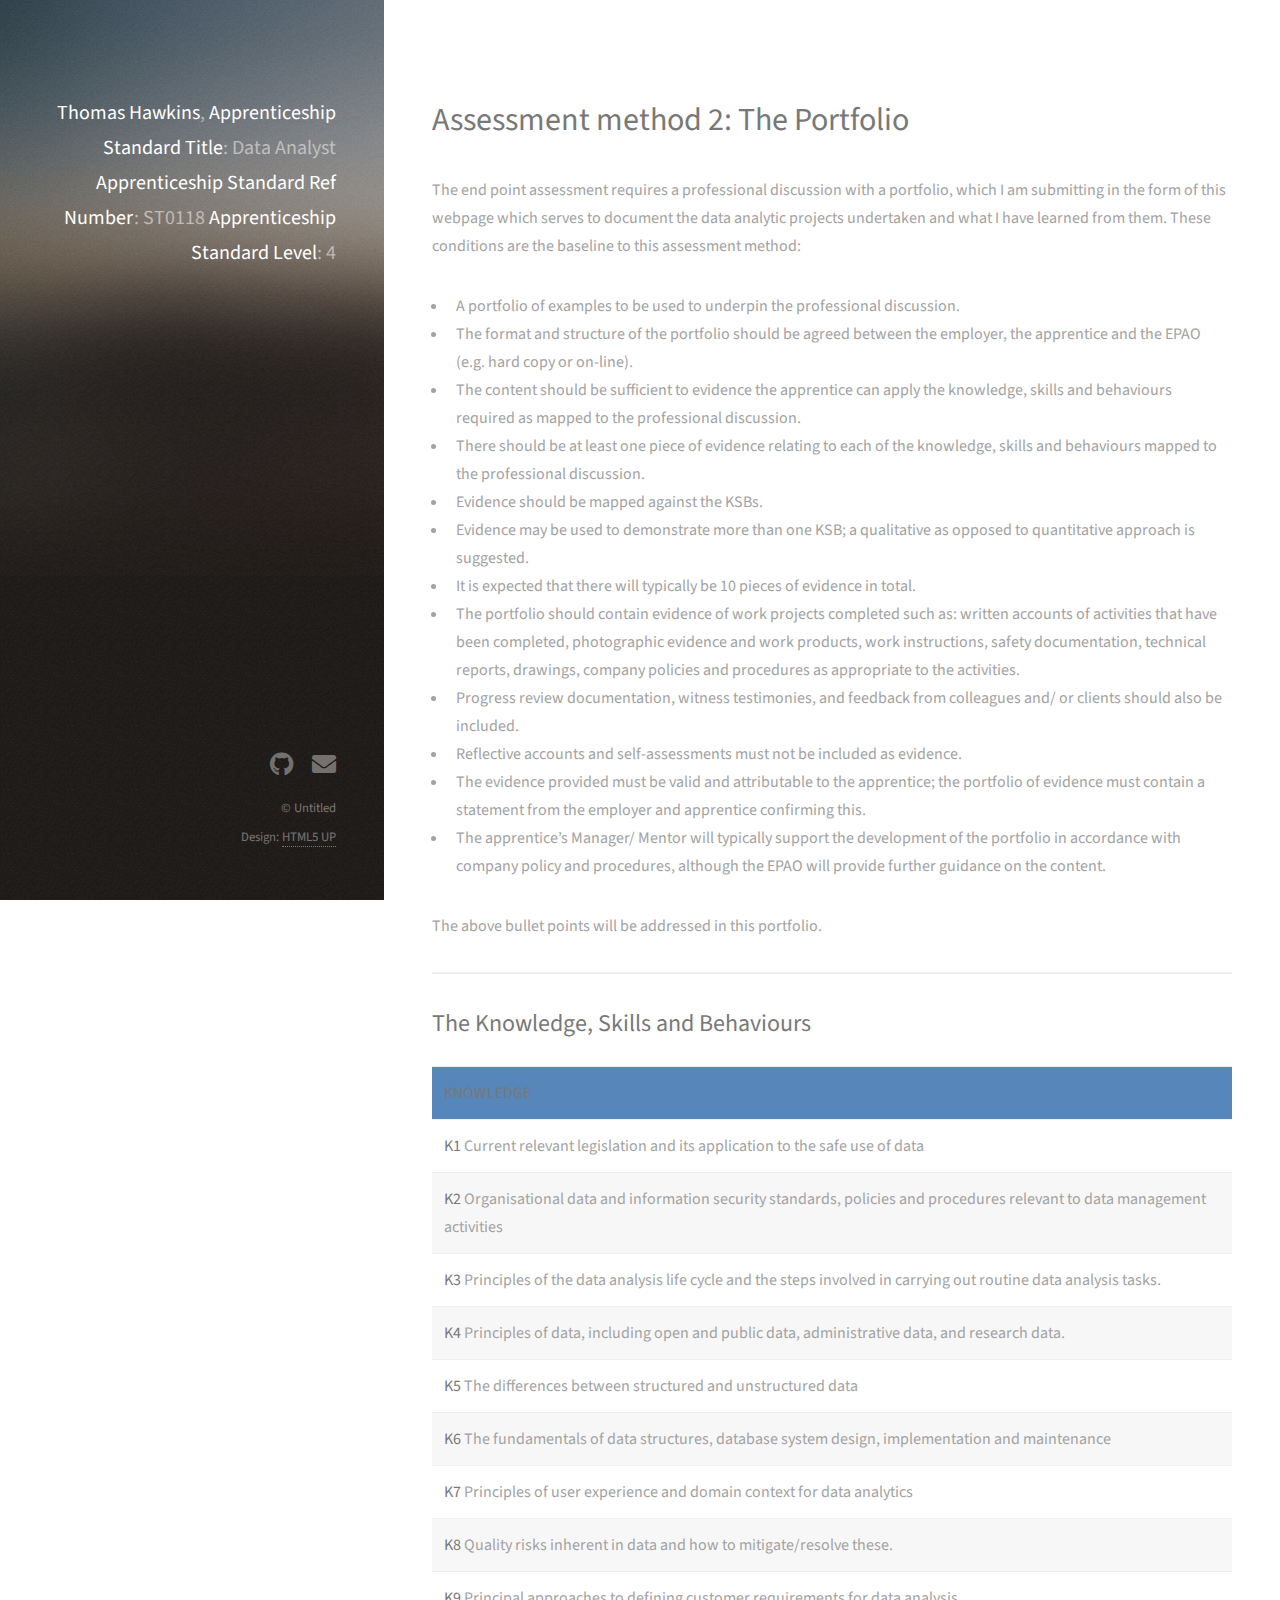
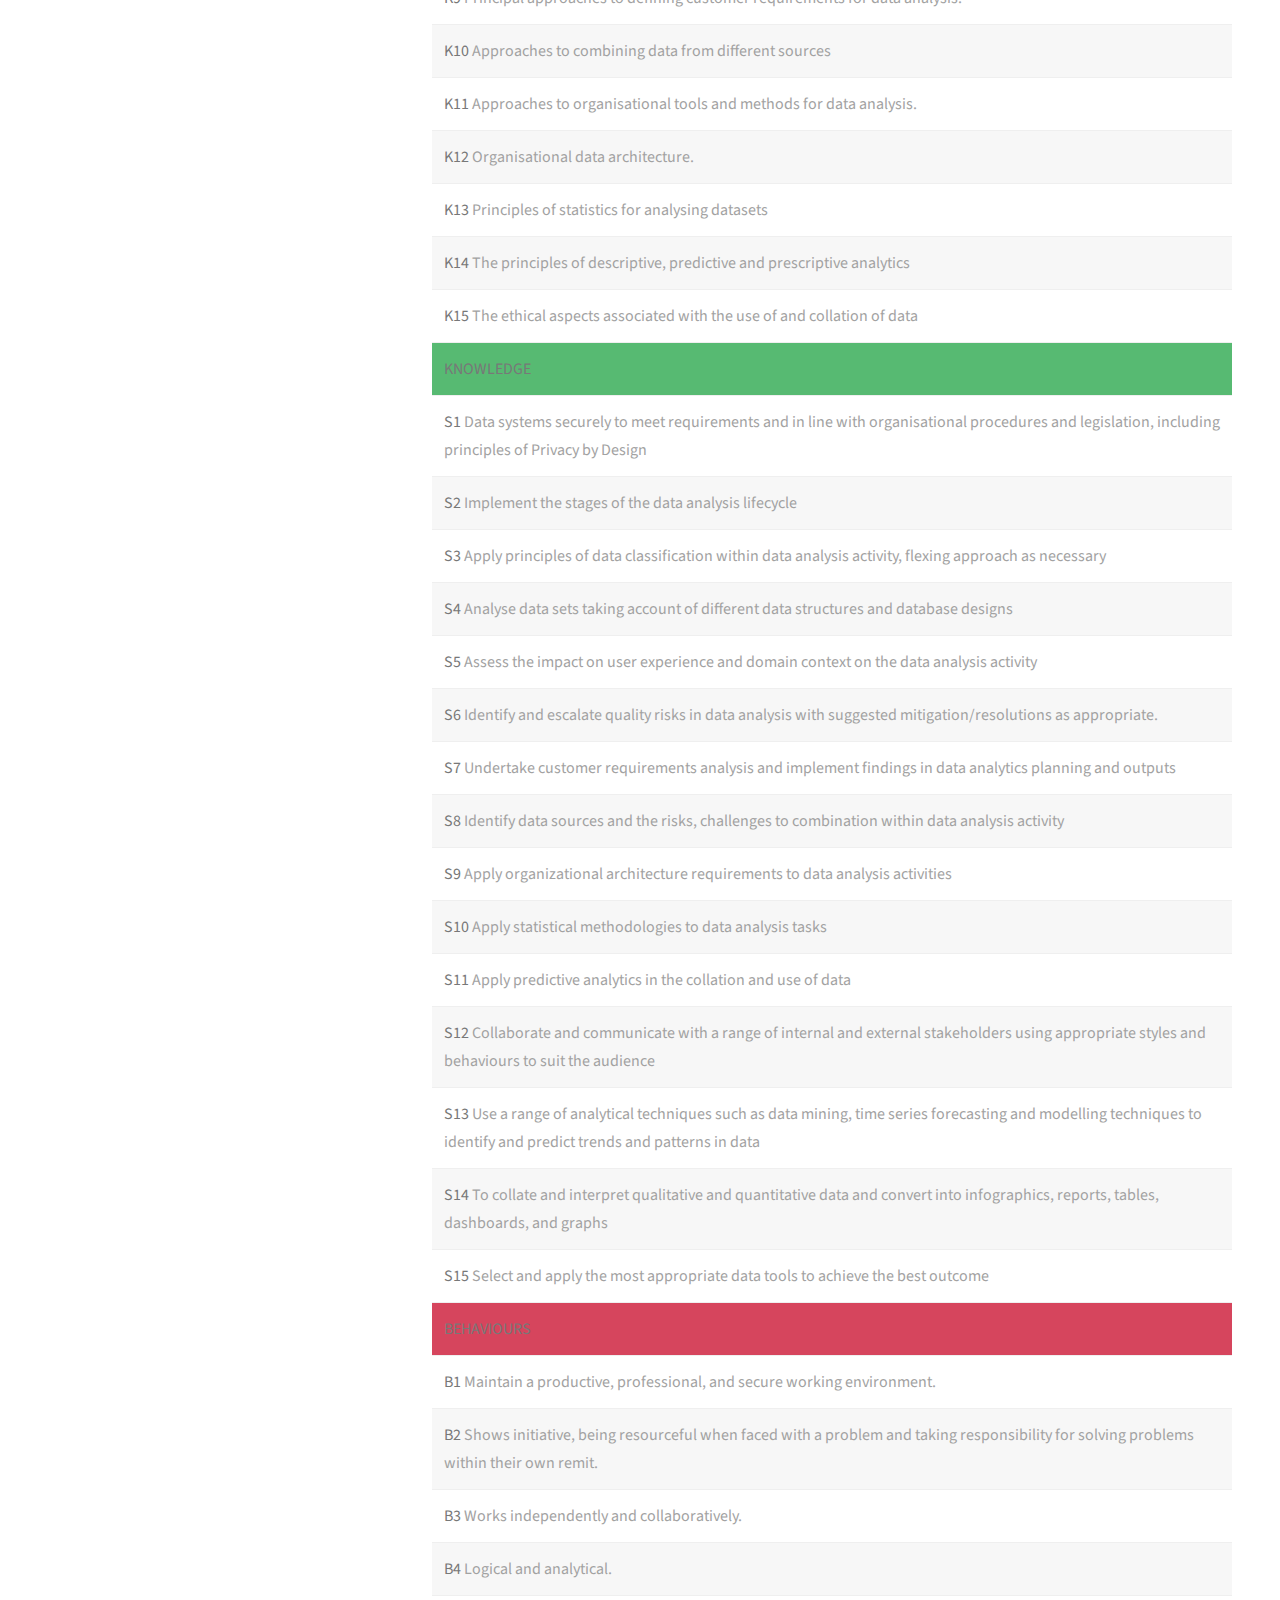
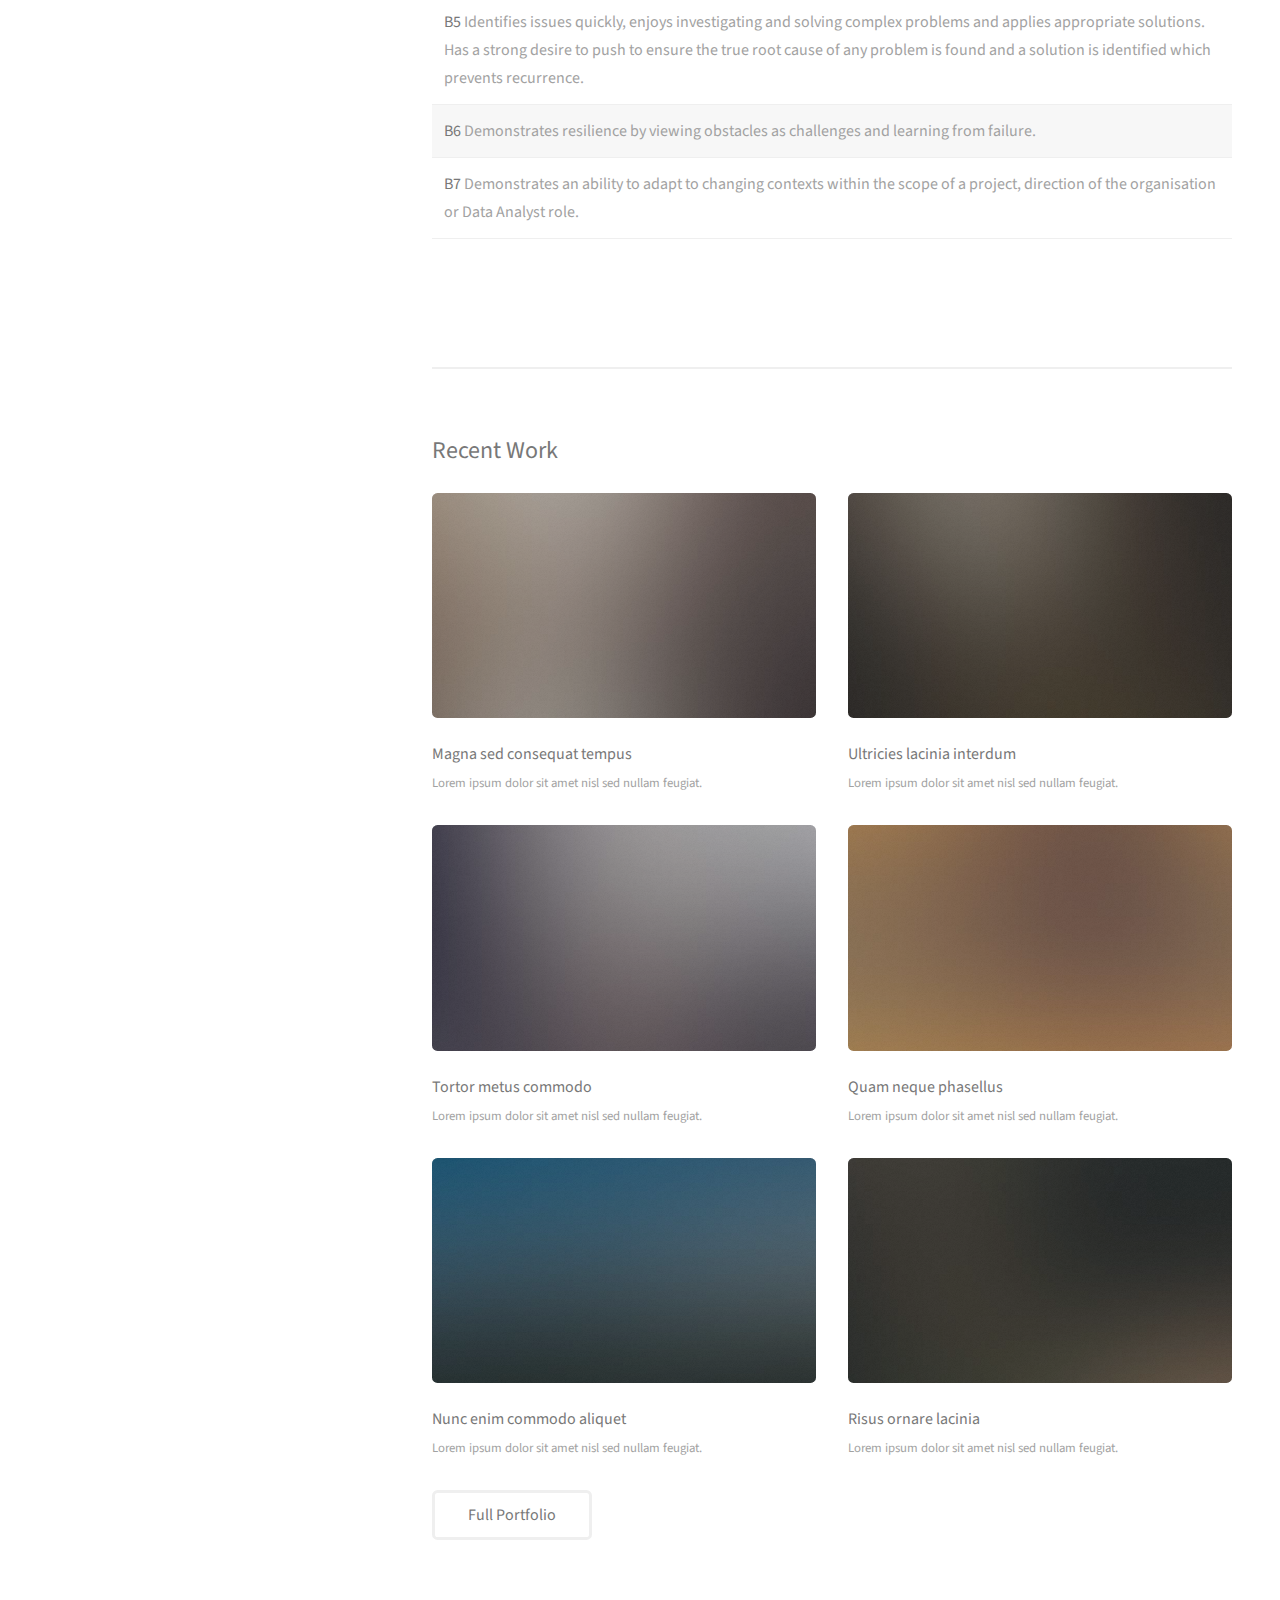
==== portfolioProject/index.html @ 528ce580 "Update index.html" ====
<!DOCTYPE HTML>
<!--
	Strata by HTML5 UP
	html5up.net | @ajlkn
	Free for personal and commercial use under the CCA 3.0 license (html5up.net/license)
-->
<html>
	<head>
		<title>Professional Portfolio | Data Analyst</title>
		<meta charset="utf-8" />
		<meta name="viewport" content="width=device-width, initial-scale=1, user-scalable=no" />
		<link rel="stylesheet" href="assets/css/main.css" />
	</head>
	<body class="is-preload">

		<!-- Header -->
			<header id="header">
				<div class="inner">					
					<h1><strong>Thomas Hawkins</strong>,<br />
					<strong>Apprenticeship Standard Title</strong>: Data Analyst<br />
					<strong>Apprenticeship Standard Ref Number</strong>: ST0118<br />
					<strong>Apprenticeship Standard Level</strong>: 4<br />					
				</div>
			</header>

		<!-- Main -->
			<div id="main">

				<!-- One -->
					<section id="one">
						<header class="major">
							<h2>
								Assessment method 2: The Portfolio
							</h2>
						</header>
						<p>The end point assessment requires a professional discussion with a portfolio, which I am submitting in the form of this webpage which serves to document the data analytic projects undertaken and what I have learned from them.
						These conditions are the baseline to this assessment method:
						</p>
						<ul>
							<li>	A portfolio of examples to be used to underpin the professional discussion. </li>
							<li>	The format and structure of the portfolio should be agreed between the employer, the 
								apprentice and the EPAO (e.g. hard copy or on-line). </li>
							<li>	The content should be sufficient to evidence the apprentice can apply the knowledge, skills and 
								behaviours required as mapped to the professional discussion. </li>
							<li>	There should be at least one piece of evidence relating to each of the knowledge, skills and 
								behaviours mapped to the professional discussion. </li>
							<li>	Evidence should be mapped against the KSBs. </li>
							<li>	Evidence may be used to demonstrate more than one KSB; a qualitative as opposed to 
								quantitative approach is suggested. </li>
							<li>	It is expected that there will typically be 10 pieces of evidence in total. </li>
							<li>	The portfolio should contain evidence of work projects completed such as: written accounts of 
								activities that have been completed, photographic evidence and work products, work 
								instructions, safety documentation, technical reports, drawings, company policies and 
								procedures as appropriate to the activities. </li>
							<li>	Progress review documentation, witness testimonies, and feedback from colleagues and/ or 
								clients should also be included. </li>
							<li>	Reflective accounts and self-assessments must not be included as evidence. </li>
							<li>	The evidence provided must be valid and attributable to the apprentice; the portfolio of evidence 
								must contain a statement from the employer and apprentice confirming this. </li>
							<li>	The apprentice’s Manager/ Mentor will typically support the development of the portfolio in 
								accordance with company policy and procedures, although the EPAO will provide further 
								guidance on the content. </li>
						</ul>
					</section>
					<p>The above bullet points will be addressed in this portfolio.</p>
					<hr>
					<h2>The Knowledge, Skills and Behaviours</h2>
					<div class="row">
						<div class="col-12 work-item">
							<table>
							<tbody>
    <tr><td style="background-color: #5786ba"><strong>KNOWLEDGE</strong></td></tr>
    <tr><td><strong>K1 </strong>Current relevant legislation and its application to the safe use of data</td></tr>
    <tr><td><strong>K2 </strong>Organisational data and information security standards, policies and procedures relevant to data management activities</td></tr>
    <tr><td><strong>K3 </strong>Principles of the data analysis life cycle and the steps involved in carrying out routine data analysis tasks.</td></tr>
    <tr><td><strong>K4 </strong>Principles of data, including open and public data, administrative data, and research data.</td></tr>
    <tr><td><strong>K5 </strong>The differences between structured and unstructured data</td></tr>
    <tr><td><strong>K6 </strong>The fundamentals of data structures, database system design, implementation and maintenance</td></tr>
    <tr><td><strong>K7 </strong>Principles of user experience and domain context for data analytics</td></tr>
    <tr><td><strong>K8 </strong>Quality risks inherent in data and how to mitigate/resolve these.</td></tr>
    <tr><td><strong>K9 </strong>Principal approaches to defining customer requirements for data analysis.</td></tr>
    <tr><td><strong>K10</strong> Approaches to combining data from different sources</td></tr>
    <tr><td><strong>K11</strong> Approaches to organisational tools and methods for data analysis.</td></tr>
    <tr><td><strong>K12</strong> Organisational data architecture.</td></tr>
    <tr><td><strong>K13</strong> Principles of statistics for analysing datasets</td></tr>
    <tr><td><strong>K14</strong> The principles of descriptive, predictive and prescriptive analytics</td></tr>
    <tr><td><strong>K15</strong> The ethical aspects associated with the use of and collation of data</td></tr>
    <tr><td style="background-color: #57ba72"><strong>KNOWLEDGE</strong></td></tr>    
    <tr><td><strong>S1 </strong> Data systems securely to meet requirements and in line with organisational procedures and legislation, including principles of Privacy by Design</td></tr>
    <tr><td><strong>S2 </strong> Implement the stages of the data analysis lifecycle</td></tr>
    <tr><td><strong>S3 </strong> Apply principles of data classification within data analysis activity, flexing approach as necessary</td></tr>
    <tr><td><strong>S4 </strong> Analyse data sets taking account of different data structures and database designs</td></tr>
    <tr><td><strong>S5 </strong> Assess the impact on user experience and domain context on the data analysis activity</td></tr>
    <tr><td><strong>S6 </strong> Identify and escalate quality risks in data analysis with suggested mitigation/resolutions as appropriate.</td></tr>
    <tr><td><strong>S7 </strong> Undertake customer requirements analysis and implement findings in data analytics planning and outputs</td></tr>
    <tr><td><strong>S8 </strong> Identify data sources and the risks, challenges to combination within data analysis activity</td></tr>
    <tr><td><strong>S9 </strong> Apply organizational architecture requirements to data analysis activities</td></tr>
    <tr><td><strong>S10</strong> Apply statistical methodologies to data analysis tasks</td></tr>
    <tr><td><strong>S11</strong> Apply predictive analytics in the collation and use of data</td></tr>
    <tr><td><strong>S12</strong> Collaborate and communicate with a range of internal and external stakeholders using appropriate styles and behaviours to suit the audience</td></tr>
    <tr><td><strong>S13</strong> Use a range of analytical techniques such as data mining, time series forecasting and modelling techniques to identify and predict trends and patterns in data</td></tr>
    <tr><td><strong>S14</strong> To collate and interpret qualitative and quantitative data and convert into infographics, reports, tables, dashboards, and graphs</td></tr>
    <tr><td><strong>S15</strong> Select and apply the most appropriate data tools to achieve the best outcome</td></tr>
    <tr><td style="background-color:#d6455d"><strong>BEHAVIOURS</strong></td></tr>  
    <tr><td><strong>B1</strong> Maintain a productive, professional, and secure working environment.</td></tr>
    <tr><td><strong>B2</strong> Shows initiative, being resourceful when faced with a problem and taking responsibility for solving problems within their own remit.</td></tr>
    <tr><td><strong>B3</strong> Works independently and collaboratively.</td></tr>
    <tr><td><strong>B4</strong> Logical and analytical.</td></tr>
    <tr><td><strong>B5</strong> Identifies issues quickly, enjoys investigating and solving complex problems and applies appropriate solutions. Has a strong desire to push to ensure the true root cause of any problem is found and a solution is identified which prevents recurrence.</td></tr>
    <tr><td><strong>B6</strong> Demonstrates resilience by viewing obstacles as challenges and learning from failure.</td></tr>
    <tr><td><strong>B7</strong> Demonstrates an ability to adapt to changing contexts within the scope of a project, direction of the organisation or Data Analyst role.  </td></tr>
</tbody>
</table>
								
						</div>	
					</div>
					<!-- Two -->
					<section id="two">
						<h2>Recent Work</h2>
						<div class="row">
							<article class="col-6 col-12-xsmall work-item">
								<a href="images/fulls/01.jpg" class="image fit thumb"><img src="images/thumbs/01.jpg" alt="" /></a>
								<h3>Magna sed consequat tempus</h3>
								<p>Lorem ipsum dolor sit amet nisl sed nullam feugiat.</p>
							</article>
							<article class="col-6 col-12-xsmall work-item">
								<a href="images/fulls/02.jpg" class="image fit thumb"><img src="images/thumbs/02.jpg" alt="" /></a>
								<h3>Ultricies lacinia interdum</h3>
								<p>Lorem ipsum dolor sit amet nisl sed nullam feugiat.</p>
							</article>
							<article class="col-6 col-12-xsmall work-item">
								<a href="images/fulls/03.jpg" class="image fit thumb"><img src="images/thumbs/03.jpg" alt="" /></a>
								<h3>Tortor metus commodo</h3>
								<p>Lorem ipsum dolor sit amet nisl sed nullam feugiat.</p>
							</article>
							<article class="col-6 col-12-xsmall work-item">
								<a href="images/fulls/04.jpg" class="image fit thumb"><img src="images/thumbs/04.jpg" alt="" /></a>
								<h3>Quam neque phasellus</h3>
								<p>Lorem ipsum dolor sit amet nisl sed nullam feugiat.</p>
							</article>
							<article class="col-6 col-12-xsmall work-item">
								<a href="images/fulls/05.jpg" class="image fit thumb"><img src="images/thumbs/05.jpg" alt="" /></a>
								<h3>Nunc enim commodo aliquet</h3>
								<p>Lorem ipsum dolor sit amet nisl sed nullam feugiat.</p>
							</article>
							<article class="col-6 col-12-xsmall work-item">
								<a href="images/fulls/06.jpg" class="image fit thumb"><img src="images/thumbs/06.jpg" alt="" /></a>
								<h3>Risus ornare lacinia</h3>
								<p>Lorem ipsum dolor sit amet nisl sed nullam feugiat.</p>
							</article>
						</div>
						<ul class="actions">
							<li><a href="#" class="button">Full Portfolio</a></li>
						</ul>
					</section>				
				<!-- Four -->
				<!--
					<section id="four">
						<h2>Elements</h2>

						<section>
							<h4>Text</h4>
							<p>This is <b>bold</b> and this is <strong>strong</strong>. This is <i>italic</i> and this is <em>emphasized</em>.
							This is <sup>superscript</sup> text and this is <sub>subscript</sub> text.
							This is <u>underlined</u> and this is code: <code>for (;;) { ... }</code>. Finally, <a href="#">this is a link</a>.</p>
							<hr />
							<header>
								<h4>Heading with a Subtitle</h4>
								<p>Lorem ipsum dolor sit amet nullam id egestas urna aliquam</p>
							</header>
							<p>Nunc lacinia ante nunc ac lobortis. Interdum adipiscing gravida odio porttitor sem non mi integer non faucibus ornare mi ut ante amet placerat aliquet. Volutpat eu sed ante lacinia sapien lorem accumsan varius montes viverra nibh in adipiscing blandit tempus accumsan.</p>
							<header>
								<h5>Heading with a Subtitle</h5>
								<p>Lorem ipsum dolor sit amet nullam id egestas urna aliquam</p>
							</header>
							<p>Nunc lacinia ante nunc ac lobortis. Interdum adipiscing gravida odio porttitor sem non mi integer non faucibus ornare mi ut ante amet placerat aliquet. Volutpat eu sed ante lacinia sapien lorem accumsan varius montes viverra nibh in adipiscing blandit tempus accumsan.</p>
							<hr />
							<h2>Heading Level 2</h2>
							<h3>Heading Level 3</h3>
							<h4>Heading Level 4</h4>
							<h5>Heading Level 5</h5>
							<h6>Heading Level 6</h6>
							<hr />
							<h5>Blockquote</h5>
							<blockquote>Fringilla nisl. Donec accumsan interdum nisi, quis tincidunt felis sagittis eget tempus euismod. Vestibulum ante ipsum primis in faucibus vestibulum. Blandit adipiscing eu felis iaculis volutpat ac adipiscing accumsan faucibus. Vestibulum ante ipsum primis in faucibus lorem ipsum dolor sit amet nullam adipiscing eu felis.</blockquote>
							<h5>Preformatted</h5>
							<pre><code>i = 0;

while (!deck.isInOrder()) {
print 'Iteration ' + i;
deck.shuffle();
i++;
}

print 'It took ' + i + ' iterations to sort the deck.';</code></pre>
						</section>

						<section>
							<h4>Lists</h4>
							<div class="row">
								<div class="col-6 col-12-xsmall">
									<h5>Unordered</h5>
									<ul>
										<li>Dolor pulvinar etiam magna etiam.</li>
										<li>Sagittis adipiscing lorem eleifend.</li>
										<li>Felis enim feugiat dolore viverra.</li>
									</ul>
									<h5>Alternate</h5>
									<ul class="alt">
										<li>Dolor pulvinar etiam magna etiam.</li>
										<li>Sagittis adipiscing lorem eleifend.</li>
										<li>Felis enim feugiat dolore viverra.</li>
									</ul>
								</div>
								<div class="col-6 col-12-xsmall">
									<h5>Ordered</h5>
									<ol>
										<li>Dolor pulvinar etiam magna etiam.</li>
										<li>Etiam vel felis at lorem sed viverra.</li>
										<li>Felis enim feugiat dolore viverra.</li>
										<li>Dolor pulvinar etiam magna etiam.</li>
										<li>Etiam vel felis at lorem sed viverra.</li>
										<li>Felis enim feugiat dolore viverra.</li>
									</ol>
									<h5>Icons</h5>
									<ul class="icons">
										<li><a href="#" class="icon brands fa-twitter"><span class="label">Twitter</span></a></li>
										<li><a href="#" class="icon brands fa-facebook-f"><span class="label">Facebook</span></a></li>
										<li><a href="#" class="icon brands fa-instagram"><span class="label">Instagram</span></a></li>
										<li><a href="#" class="icon brands fa-github"><span class="label">Github</span></a></li>
										<li><a href="#" class="icon brands fa-dribbble"><span class="label">Dribbble</span></a></li>
										<li><a href="#" class="icon brands fa-tumblr"><span class="label">Tumblr</span></a></li>
									</ul>
								</div>
							</div>
							<h5>Actions</h5>
							<ul class="actions">
								<li><a href="#" class="button primary">Default</a></li>
								<li><a href="#" class="button">Default</a></li>
							</ul>
							<ul class="actions small">
								<li><a href="#" class="button primary small">Small</a></li>
								<li><a href="#" class="button small">Small</a></li>
							</ul>
							<div class="row">
								<div class="col-6 col-12-small">
									<ul class="actions stacked">
										<li><a href="#" class="button primary">Default</a></li>
										<li><a href="#" class="button">Default</a></li>
									</ul>
								</div>
								<div class="col-6 col-12-small">
									<ul class="actions stacked">
										<li><a href="#" class="button primary small">Small</a></li>
										<li><a href="#" class="button small">Small</a></li>
									</ul>
								</div>
								<div class="col-6 col-12-small">
									<ul class="actions stacked">
										<li><a href="#" class="button primary fit">Default</a></li>
										<li><a href="#" class="button fit">Default</a></li>
									</ul>
								</div>
								<div class="col-6 col-12-small">
									<ul class="actions stacked">
										<li><a href="#" class="button primary small fit">Small</a></li>
										<li><a href="#" class="button small fit">Small</a></li>
									</ul>
								</div>
							</div>
						</section>

						<section>
							<h4>Table</h4>
							<h5>Default</h5>
							<div class="table-wrapper">
								<table>
									<thead>
										<tr>
											<th>Name</th>
											<th>Description</th>
											<th>Price</th>
										</tr>
									</thead>
									<tbody>
										<tr>
											<td>Item One</td>
											<td>Ante turpis integer aliquet porttitor.</td>
											<td>29.99</td>
										</tr>
										<tr>
											<td>Item Two</td>
											<td>Vis ac commodo adipiscing arcu aliquet.</td>
											<td>19.99</td>
										</tr>
										<tr>
											<td>Item Three</td>
											<td> Morbi faucibus arcu accumsan lorem.</td>
											<td>29.99</td>
										</tr>
										<tr>
											<td>Item Four</td>
											<td>Vitae integer tempus condimentum.</td>
											<td>19.99</td>
										</tr>
										<tr>
											<td>Item Five</td>
											<td>Ante turpis integer aliquet porttitor.</td>
											<td>29.99</td>
										</tr>
									</tbody>
									<tfoot>
										<tr>
											<td colspan="2"></td>
											<td>100.00</td>
										</tr>
									</tfoot>
								</table>
							</div>

							<h5>Alternate</h5>
							<div class="table-wrapper">
								<table class="alt">
									<thead>
										<tr>
											<th>Name</th>
											<th>Description</th>
											<th>Price</th>
										</tr>
									</thead>
									<tbody>
										<tr>
											<td>Item One</td>
											<td>Ante turpis integer aliquet porttitor.</td>
											<td>29.99</td>
										</tr>
										<tr>
											<td>Item Two</td>
											<td>Vis ac commodo adipiscing arcu aliquet.</td>
											<td>19.99</td>
										</tr>
										<tr>
											<td>Item Three</td>
											<td> Morbi faucibus arcu accumsan lorem.</td>
											<td>29.99</td>
										</tr>
										<tr>
											<td>Item Four</td>
											<td>Vitae integer tempus condimentum.</td>
											<td>19.99</td>
										</tr>
										<tr>
											<td>Item Five</td>
											<td>Ante turpis integer aliquet porttitor.</td>
											<td>29.99</td>
										</tr>
									</tbody>
									<tfoot>
										<tr>
											<td colspan="2"></td>
											<td>100.00</td>
										</tr>
									</tfoot>
								</table>
							</div>
						</section>

						<section>
							<h4>Buttons</h4>
							<ul class="actions">
								<li><a href="#" class="button primary">Primary</a></li>
								<li><a href="#" class="button">Default</a></li>
							</ul>
							<ul class="actions">
								<li><a href="#" class="button large">Large</a></li>
								<li><a href="#" class="button">Default</a></li>
								<li><a href="#" class="button small">Small</a></li>
							</ul>
							<ul class="actions fit">
								<li><a href="#" class="button primary fit">Fit</a></li>
								<li><a href="#" class="button fit">Fit</a></li>
							</ul>
							<ul class="actions fit small">
								<li><a href="#" class="button primary fit small">Fit + Small</a></li>
								<li><a href="#" class="button fit small">Fit + Small</a></li>
							</ul>
							<ul class="actions">
								<li><a href="#" class="button primary icon solid fa-download">Icon</a></li>
								<li><a href="#" class="button icon solid fa-download">Icon</a></li>
							</ul>
							<ul class="actions">
								<li><span class="button primary disabled">Primary</span></li>
								<li><span class="button disabled">Default</span></li>
							</ul>
						</section>

						<section>
							<h4>Form</h4>
							<form method="post" action="#">
								<div class="row gtr-uniform gtr-50">
									<div class="col-6 col-12-xsmall">
										<input type="text" name="demo-name" id="demo-name" value="" placeholder="Name" />
									</div>
									<div class="col-6 col-12-xsmall">
										<input type="email" name="demo-email" id="demo-email" value="" placeholder="Email" />
									</div>
									<div class="col-12">
										<select name="demo-category" id="demo-category">
											<option value="">- Category -</option>
											<option value="1">Manufacturing</option>
											<option value="1">Shipping</option>
											<option value="1">Administration</option>
											<option value="1">Human Resources</option>
										</select>
									</div>
									<div class="col-4 col-12-small">
										<input type="radio" id="demo-priority-low" name="demo-priority" checked>
										<label for="demo-priority-low">Low Priority</label>
									</div>
									<div class="col-4 col-12-small">
										<input type="radio" id="demo-priority-normal" name="demo-priority">
										<label for="demo-priority-normal">Normal Priority</label>
									</div>
									<div class="col-4 col-12-small">
										<input type="radio" id="demo-priority-high" name="demo-priority">
										<label for="demo-priority-high">High Priority</label>
									</div>
									<div class="col-6 col-12-small">
										<input type="checkbox" id="demo-copy" name="demo-copy">
										<label for="demo-copy">Email me a copy of this message</label>
									</div>
									<div class="col-6 col-12-small">
										<input type="checkbox" id="demo-human" name="demo-human" checked>
										<label for="demo-human">I am a human and not a robot</label>
									</div>
									<div class="col-12">
										<textarea name="demo-message" id="demo-message" placeholder="Enter your message" rows="6"></textarea>
									</div>
									<div class="col-12">
										<ul class="actions">
											<li><input type="submit" value="Send Message" class="primary" /></li>
											<li><input type="reset" value="Reset" /></li>
										</ul>
									</div>
								</div>
							</form>
						</section>

						<section>
							<h4>Image</h4>
							<h5>Fit</h5>
							<div class="box alt">
								<div class="row gtr-50 gtr-uniform">
									<div class="col-12"><span class="image fit"><img src="images/fulls/05.jpg" alt="" /></span></div>
									<div class="col-4"><span class="image fit"><img src="images/thumbs/01.jpg" alt="" /></span></div>
									<div class="col-4"><span class="image fit"><img src="images/thumbs/02.jpg" alt="" /></span></div>
									<div class="col-4"><span class="image fit"><img src="images/thumbs/03.jpg" alt="" /></span></div>
									<div class="col-4"><span class="image fit"><img src="images/thumbs/04.jpg" alt="" /></span></div>
									<div class="col-4"><span class="image fit"><img src="images/thumbs/05.jpg" alt="" /></span></div>
									<div class="col-4"><span class="image fit"><img src="images/thumbs/06.jpg" alt="" /></span></div>
									<div class="col-4"><span class="image fit"><img src="images/thumbs/03.jpg" alt="" /></span></div>
									<div class="col-4"><span class="image fit"><img src="images/thumbs/02.jpg" alt="" /></span></div>
									<div class="col-4"><span class="image fit"><img src="images/thumbs/01.jpg" alt="" /></span></div>
								</div>
							</div>
							<h5>Left &amp; Right</h5>
							<p><span class="image left"><img src="images/avatar.jpg" alt="" /></span>Fringilla nisl. Donec accumsan interdum nisi, quis tincidunt felis sagittis eget. tempus euismod. Vestibulum ante ipsum primis in faucibus vestibulum. Blandit adipiscing eu felis iaculis volutpat ac adipiscing accumsan eu faucibus. Integer ac pellentesque praesent tincidunt felis sagittis eget. tempus euismod. Vestibulum ante ipsum primis in faucibus vestibulum. Blandit adipiscing eu felis iaculis volutpat ac adipiscing accumsan eu faucibus. Integer ac pellentesque praesent. Donec accumsan interdum nisi, quis tincidunt felis sagittis eget. tempus euismod. Vestibulum ante ipsum primis in faucibus vestibulum. Blandit adipiscing eu felis iaculis volutpat ac adipiscing accumsan eu faucibus. Integer ac pellentesque praesent tincidunt felis sagittis eget. tempus euismod. Vestibulum ante ipsum primis in faucibus vestibulum. Blandit adipiscing eu felis iaculis volutpat ac adipiscing accumsan eu faucibus. Integer ac pellentesque praesent.</p>
							<p><span class="image right"><img src="images/avatar.jpg" alt="" /></span>Fringilla nisl. Donec accumsan interdum nisi, quis tincidunt felis sagittis eget. tempus euismod. Vestibulum ante ipsum primis in faucibus vestibulum. Blandit adipiscing eu felis iaculis volutpat ac adipiscing accumsan eu faucibus. Integer ac pellentesque praesent tincidunt felis sagittis eget. tempus euismod. Vestibulum ante ipsum primis in faucibus vestibulum. Blandit adipiscing eu felis iaculis volutpat ac adipiscing accumsan eu faucibus. Integer ac pellentesque praesent. Donec accumsan interdum nisi, quis tincidunt felis sagittis eget. tempus euismod. Vestibulum ante ipsum primis in faucibus vestibulum. Blandit adipiscing eu felis iaculis volutpat ac adipiscing accumsan eu faucibus. Integer ac pellentesque praesent tincidunt felis sagittis eget. tempus euismod. Vestibulum ante ipsum primis in faucibus vestibulum. Blandit adipiscing eu felis iaculis volutpat ac adipiscing accumsan eu faucibus. Integer ac pellentesque praesent.</p>
						</section>

					</section>
				-->

			</div>

		<!-- Footer -->
			<footer id="footer">
				<div class="inner">
					<ul class="icons">						
						<li><a href="https://github.com/hawkinst1" class="icon brands fa-github"><span class="label">Github</span></a></li>						
						<li><a href="#" class="icon solid fa-envelope"><span class="label">Email</span></a></li>
					</ul>
					<ul class="copyright">
						<li>&copy; Untitled</li><li>Design: <a href="http://html5up.net">HTML5 UP</a></li>
					</ul>
				</div>
			</footer>

		<!-- Scripts -->
			<script src="assets/js/jquery.min.js"></script>
			<script src="assets/js/jquery.poptrox.min.js"></script>
			<script src="assets/js/browser.min.js"></script>
			<script src="assets/js/breakpoints.min.js"></script>
			<script src="assets/js/util.js"></script>
			<script src="assets/js/main.js"></script>

	</body>
</html>
---- portfolioProject/assets/css/main.css ----
@import url("fontawesome-all.min.css");
@import url("https://fonts.googleapis.com/css?family=Source+Sans+Pro:400,400italic");

/*
	Strata by HTML5 UP
	html5up.net | @ajlkn
	Free for personal and commercial use under the CCA 3.0 license (html5up.net/license)
*/

html, body, div, span, applet, object,
iframe, h1, h2, h3, h4, h5, h6, p, blockquote,
pre, a, abbr, acronym, address, big, cite,
code, del, dfn, em, img, ins, kbd, q, s, samp,
small, strike, strong, sub, sup, tt, var, b,
u, i, center, dl, dt, dd, ol, ul, li, fieldset,
form, label, legend, table, caption, tbody,
tfoot, thead, tr, th, td, article, aside,
canvas, details, embed, figure, figcaption,
footer, header, hgroup, menu, nav, output, ruby,
section, summary, time, mark, audio, video {
	margin: 0;
	padding: 0;
	border: 0;
	font-size: 100%;
	font: inherit;
	vertical-align: baseline;}

article, aside, details, figcaption, figure,
footer, header, hgroup, menu, nav, section {
	display: block;}

body {
	line-height: 1;
}

ol, ul {
	list-style: none;
}

blockquote, q {
	quotes: none;
}

	blockquote:before, blockquote:after, q:before, q:after {
		content: '';
		content: none;
	}

table {
	border-collapse: collapse;
	border-spacing: 0;
}

body {
	-webkit-text-size-adjust: none;
}

mark {
	background-color: transparent;
	color: inherit;
}

input::-moz-focus-inner {
	border: 0;
	padding: 0;
}

input, select, textarea {
	-moz-appearance: none;
	-webkit-appearance: none;
	-ms-appearance: none;
	appearance: none;
}

/* Basic */

	html {
		box-sizing: border-box;
	}

	*, *:before, *:after {
		box-sizing: inherit;
	}

	body {
		background: #fff;
	}

		body.is-preload *, body.is-preload *:before, body.is-preload *:after {
			-moz-animation: none !important;
			-webkit-animation: none !important;
			-ms-animation: none !important;
			animation: none !important;
			-moz-transition: none !important;
			-webkit-transition: none !important;
			-ms-transition: none !important;
			transition: none !important;
		}

	body, input, select, textarea {
		color: #a2a2a2;
		font-family: "Source Sans Pro", Helvetica, sans-serif;
		font-size: 16pt;
		font-weight: 400;
		line-height: 1.75em;
	}

	a {
		-moz-transition: color 0.2s ease-in-out, border-color 0.2s ease-in-out;
		-webkit-transition: color 0.2s ease-in-out, border-color 0.2s ease-in-out;
		-ms-transition: color 0.2s ease-in-out, border-color 0.2s ease-in-out;
		transition: color 0.2s ease-in-out, border-color 0.2s ease-in-out;
		border-bottom: dotted 1px;
		color: #49bf9d;
		text-decoration: none;
	}

		a:hover {
			border-bottom-color: transparent;
			color: #49bf9d !important;
			text-decoration: none;
		}

	strong, b {
		color: #787878;
		font-weight: 400;
	}

	em, i {
		font-style: italic;
	}

	p {
		margin: 0 0 2em 0;
	}

	h1, h2, h3, h4, h5, h6 {
		color: #787878;
		font-weight: 400;
		line-height: 1em;
		margin: 0 0 1em 0;
	}

		h1 a, h2 a, h3 a, h4 a, h5 a, h6 a {
			color: inherit;
			text-decoration: none;
		}

	h1 {
		font-size: 2em;
		line-height: 1.5em;
	}

	h2 {
		font-size: 1.5em;
		line-height: 1.5em;
	}

	h3 {
		font-size: 1.25em;
		line-height: 1.5em;
	}

	h4 {
		font-size: 1.1em;
		line-height: 1.5em;
	}

	h5 {
		font-size: 0.9em;
		line-height: 1.5em;
	}

	h6 {
		font-size: 0.7em;
		line-height: 1.5em;
	}

	sub {
		font-size: 0.8em;
		position: relative;
		top: 0.5em;
	}

	sup {
		font-size: 0.8em;
		position: relative;
		top: -0.5em;
	}

	hr {
		border: 0;
		border-bottom: solid 2px #efefef;
		margin: 2em 0;
	}

		hr.major {
			margin: 3em 0;
		}

	blockquote {
		border-left: solid 6px #efefef;
		font-style: italic;
		margin: 0 0 2em 0;
		padding: 0.5em 0 0.5em 1.5em;
	}

	code {
		background: #f7f7f7;
		border-radius: 0.35em;
		border: solid 2px #efefef;
		font-family: "Courier New", monospace;
		font-size: 0.9em;
		margin: 0 0.25em;
		padding: 0.25em 0.65em;
	}

	pre {
		-webkit-overflow-scrolling: touch;
		font-family: "Courier New", monospace;
		font-size: 0.9em;
		margin: 0 0 2em 0;
	}

		pre code {
			display: block;
			line-height: 1.75em;
			padding: 1em 1.5em;
			overflow-x: auto;
		}

	.align-left {
		text-align: left;
	}

	.align-center {
		text-align: center;
	}

	.align-right {
		text-align: right;
	}

/* Container */

	.container {
		margin: 0 auto;
		max-width: calc(100% - 4em);
		width: 100%;
	}

		.container.xsmall {
			width: 25%;
		}

		.container.small {
			width: 50%;
		}

		.container.medium {
			width: 75%;
		}

		.container.large {
			width: 125%;
		}

		.container.xlarge {
			width: 150%;
		}

		.container.max {
			width: 100%;
		}

		@media screen and (max-width: 980px) {

			.container {
				width: 100% !important;
				max-width: 100% !important;
			}

		}

		@media screen and (max-width: 480px) {

			.container {
				max-width: calc(100% - 3em);
			}

		}

/* Row */

	.row {
		display: flex;
		flex-wrap: wrap;
		box-sizing: border-box;
		align-items: stretch;
	}

		.row > * {
			box-sizing: border-box;
		}

		.row.gtr-uniform > * > :last-child {
			margin-bottom: 0;
		}

		.row.aln-left {
			justify-content: flex-start;
		}

		.row.aln-center {
			justify-content: center;
		}

		.row.aln-right {
			justify-content: flex-end;
		}

		.row.aln-top {
			align-items: flex-start;
		}

		.row.aln-middle {
			align-items: center;
		}

		.row.aln-bottom {
			align-items: flex-end;
		}

		.row > .imp {
			order: -1;
		}

		.row > .col-1 {
			width: 8.33333%;
		}

		.row > .off-1 {
			margin-left: 8.33333%;
		}

		.row > .col-2 {
			width: 16.66667%;
		}

		.row > .off-2 {
			margin-left: 16.66667%;
		}

		.row > .col-3 {
			width: 25%;
		}

		.row > .off-3 {
			margin-left: 25%;
		}

		.row > .col-4 {
			width: 33.33333%;
		}

		.row > .off-4 {
			margin-left: 33.33333%;
		}

		.row > .col-5 {
			width: 41.66667%;
		}

		.row > .off-5 {
			margin-left: 41.66667%;
		}

		.row > .col-6 {
			width: 50%;
		}

		.row > .off-6 {
			margin-left: 50%;
		}

		.row > .col-7 {
			width: 58.33333%;
		}

		.row > .off-7 {
			margin-left: 58.33333%;
		}

		.row > .col-8 {
			width: 66.66667%;
		}

		.row > .off-8 {
			margin-left: 66.66667%;
		}

		.row > .col-9 {
			width: 75%;
		}

		.row > .off-9 {
			margin-left: 75%;
		}

		.row > .col-10 {
			width: 83.33333%;
		}

		.row > .off-10 {
			margin-left: 83.33333%;
		}

		.row > .col-11 {
			width: 91.66667%;
		}

		.row > .off-11 {
			margin-left: 91.66667%;
		}

		.row > .col-12 {
			width: 100%;
		}

		.row > .off-12 {
			margin-left: 100%;
		}

		.row.gtr-0 {
			margin-top: 0;
			margin-left: 0em;
		}

			.row.gtr-0 > * {
				padding: 0 0 0 0em;
			}

			.row.gtr-0.gtr-uniform {
				margin-top: 0em;
			}

				.row.gtr-0.gtr-uniform > * {
					padding-top: 0em;
				}

		.row.gtr-25 {
			margin-top: 0;
			margin-left: -0.625em;
		}

			.row.gtr-25 > * {
				padding: 0 0 0 0.625em;
			}

			.row.gtr-25.gtr-uniform {
				margin-top: -0.625em;
			}

				.row.gtr-25.gtr-uniform > * {
					padding-top: 0.625em;
				}

		.row.gtr-50 {
			margin-top: 0;
			margin-left: -1.25em;
		}

			.row.gtr-50 > * {
				padding: 0 0 0 1.25em;
			}

			.row.gtr-50.gtr-uniform {
				margin-top: -1.25em;
			}

				.row.gtr-50.gtr-uniform > * {
					padding-top: 1.25em;
				}

		.row {
			margin-top: 0;
			margin-left: -2.5em;
		}

			.row > * {
				padding: 0 0 0 2.5em;
			}

			.row.gtr-uniform {
				margin-top: -2.5em;
			}

				.row.gtr-uniform > * {
					padding-top: 2.5em;
				}

		.row.gtr-150 {
			margin-top: 0;
			margin-left: -3.75em;
		}

			.row.gtr-150 > * {
				padding: 0 0 0 3.75em;
			}

			.row.gtr-150.gtr-uniform {
				margin-top: -3.75em;
			}

				.row.gtr-150.gtr-uniform > * {
					padding-top: 3.75em;
				}

		.row.gtr-200 {
			margin-top: 0;
			margin-left: -5em;
		}

			.row.gtr-200 > * {
				padding: 0 0 0 5em;
			}

			.row.gtr-200.gtr-uniform {
				margin-top: -5em;
			}

				.row.gtr-200.gtr-uniform > * {
					padding-top: 5em;
				}

		@media screen and (max-width: 1800px) {

			.row {
				display: flex;
				flex-wrap: wrap;
				box-sizing: border-box;
				align-items: stretch;
			}

				.row > * {
					box-sizing: border-box;
				}

				.row.gtr-uniform > * > :last-child {
					margin-bottom: 0;
				}

				.row.aln-left {
					justify-content: flex-start;
				}

				.row.aln-center {
					justify-content: center;
				}

				.row.aln-right {
					justify-content: flex-end;
				}

				.row.aln-top {
					align-items: flex-start;
				}

				.row.aln-middle {
					align-items: center;
				}

				.row.aln-bottom {
					align-items: flex-end;
				}

				.row > .imp-xlarge {
					order: -1;
				}

				.row > .col-1-xlarge {
					width: 8.33333%;
				}

				.row > .off-1-xlarge {
					margin-left: 8.33333%;
				}

				.row > .col-2-xlarge {
					width: 16.66667%;
				}

				.row > .off-2-xlarge {
					margin-left: 16.66667%;
				}

				.row > .col-3-xlarge {
					width: 25%;
				}

				.row > .off-3-xlarge {
					margin-left: 25%;
				}

				.row > .col-4-xlarge {
					width: 33.33333%;
				}

				.row > .off-4-xlarge {
					margin-left: 33.33333%;
				}

				.row > .col-5-xlarge {
					width: 41.66667%;
				}

				.row > .off-5-xlarge {
					margin-left: 41.66667%;
				}

				.row > .col-6-xlarge {
					width: 50%;
				}

				.row > .off-6-xlarge {
					margin-left: 50%;
				}

				.row > .col-7-xlarge {
					width: 58.33333%;
				}

				.row > .off-7-xlarge {
					margin-left: 58.33333%;
				}

				.row > .col-8-xlarge {
					width: 66.66667%;
				}

				.row > .off-8-xlarge {
					margin-left: 66.66667%;
				}

				.row > .col-9-xlarge {
					width: 75%;
				}

				.row > .off-9-xlarge {
					margin-left: 75%;
				}

				.row > .col-10-xlarge {
					width: 83.33333%;
				}

				.row > .off-10-xlarge {
					margin-left: 83.33333%;
				}

				.row > .col-11-xlarge {
					width: 91.66667%;
				}

				.row > .off-11-xlarge {
					margin-left: 91.66667%;
				}

				.row > .col-12-xlarge {
					width: 100%;
				}

				.row > .off-12-xlarge {
					margin-left: 100%;
				}

				.row.gtr-0 {
					margin-top: 0;
					margin-left: 0em;
				}

					.row.gtr-0 > * {
						padding: 0 0 0 0em;
					}

					.row.gtr-0.gtr-uniform {
						margin-top: 0em;
					}

						.row.gtr-0.gtr-uniform > * {
							padding-top: 0em;
						}

				.row.gtr-25 {
					margin-top: 0;
					margin-left: -0.625em;
				}

					.row.gtr-25 > * {
						padding: 0 0 0 0.625em;
					}

					.row.gtr-25.gtr-uniform {
						margin-top: -0.625em;
					}

						.row.gtr-25.gtr-uniform > * {
							padding-top: 0.625em;
						}

				.row.gtr-50 {
					margin-top: 0;
					margin-left: -1.25em;
				}

					.row.gtr-50 > * {
						padding: 0 0 0 1.25em;
					}

					.row.gtr-50.gtr-uniform {
						margin-top: -1.25em;
					}

						.row.gtr-50.gtr-uniform > * {
							padding-top: 1.25em;
						}

				.row {
					margin-top: 0;
					margin-left: -2.5em;
				}

					.row > * {
						padding: 0 0 0 2.5em;
					}

					.row.gtr-uniform {
						margin-top: -2.5em;
					}

						.row.gtr-uniform > * {
							padding-top: 2.5em;
						}

				.row.gtr-150 {
					margin-top: 0;
					margin-left: -3.75em;
				}

					.row.gtr-150 > * {
						padding: 0 0 0 3.75em;
					}

					.row.gtr-150.gtr-uniform {
						margin-top: -3.75em;
					}

						.row.gtr-150.gtr-uniform > * {
							padding-top: 3.75em;
						}

				.row.gtr-200 {
					margin-top: 0;
					margin-left: -5em;
				}

					.row.gtr-200 > * {
						padding: 0 0 0 5em;
					}

					.row.gtr-200.gtr-uniform {
						margin-top: -5em;
					}

						.row.gtr-200.gtr-uniform > * {
							padding-top: 5em;
						}

		}

		@media screen and (max-width: 1280px) {

			.row {
				display: flex;
				flex-wrap: wrap;
				box-sizing: border-box;
				align-items: stretch;
			}

				.row > * {
					box-sizing: border-box;
				}

				.row.gtr-uniform > * > :last-child {
					margin-bottom: 0;
				}

				.row.aln-left {
					justify-content: flex-start;
				}

				.row.aln-center {
					justify-content: center;
				}

				.row.aln-right {
					justify-content: flex-end;
				}

				.row.aln-top {
					align-items: flex-start;
				}

				.row.aln-middle {
					align-items: center;
				}

				.row.aln-bottom {
					align-items: flex-end;
				}

				.row > .imp-large {
					order: -1;
				}

				.row > .col-1-large {
					width: 8.33333%;
				}

				.row > .off-1-large {
					margin-left: 8.33333%;
				}

				.row > .col-2-large {
					width: 16.66667%;
				}

				.row > .off-2-large {
					margin-left: 16.66667%;
				}

				.row > .col-3-large {
					width: 25%;
				}

				.row > .off-3-large {
					margin-left: 25%;
				}

				.row > .col-4-large {
					width: 33.33333%;
				}

				.row > .off-4-large {
					margin-left: 33.33333%;
				}

				.row > .col-5-large {
					width: 41.66667%;
				}

				.row > .off-5-large {
					margin-left: 41.66667%;
				}

				.row > .col-6-large {
					width: 50%;
				}

				.row > .off-6-large {
					margin-left: 50%;
				}

				.row > .col-7-large {
					width: 58.33333%;
				}

				.row > .off-7-large {
					margin-left: 58.33333%;
				}

				.row > .col-8-large {
					width: 66.66667%;
				}

				.row > .off-8-large {
					margin-left: 66.66667%;
				}

				.row > .col-9-large {
					width: 75%;
				}

				.row > .off-9-large {
					margin-left: 75%;
				}

				.row > .col-10-large {
					width: 83.33333%;
				}

				.row > .off-10-large {
					margin-left: 83.33333%;
				}

				.row > .col-11-large {
					width: 91.66667%;
				}

				.row > .off-11-large {
					margin-left: 91.66667%;
				}

				.row > .col-12-large {
					width: 100%;
				}

				.row > .off-12-large {
					margin-left: 100%;
				}

				.row.gtr-0 {
					margin-top: 0;
					margin-left: 0em;
				}

					.row.gtr-0 > * {
						padding: 0 0 0 0em;
					}

					.row.gtr-0.gtr-uniform {
						margin-top: 0em;
					}

						.row.gtr-0.gtr-uniform > * {
							padding-top: 0em;
						}

				.row.gtr-25 {
					margin-top: 0;
					margin-left: -0.5em;
				}

					.row.gtr-25 > * {
						padding: 0 0 0 0.5em;
					}

					.row.gtr-25.gtr-uniform {
						margin-top: -0.5em;
					}

						.row.gtr-25.gtr-uniform > * {
							padding-top: 0.5em;
						}

				.row.gtr-50 {
					margin-top: 0;
					margin-left: -1em;
				}

					.row.gtr-50 > * {
						padding: 0 0 0 1em;
					}

					.row.gtr-50.gtr-uniform {
						margin-top: -1em;
					}

						.row.gtr-50.gtr-uniform > * {
							padding-top: 1em;
						}

				.row {
					margin-top: 0;
					margin-left: -2em;
				}

					.row > * {
						padding: 0 0 0 2em;
					}

					.row.gtr-uniform {
						margin-top: -2em;
					}

						.row.gtr-uniform > * {
							padding-top: 2em;
						}

				.row.gtr-150 {
					margin-top: 0;
					margin-left: -3em;
				}

					.row.gtr-150 > * {
						padding: 0 0 0 3em;
					}

					.row.gtr-150.gtr-uniform {
						margin-top: -3em;
					}

						.row.gtr-150.gtr-uniform > * {
							padding-top: 3em;
						}

				.row.gtr-200 {
					margin-top: 0;
					margin-left: -4em;
				}

					.row.gtr-200 > * {
						padding: 0 0 0 4em;
					}

					.row.gtr-200.gtr-uniform {
						margin-top: -4em;
					}

						.row.gtr-200.gtr-uniform > * {
							padding-top: 4em;
						}

		}

		@media screen and (max-width: 980px) {

			.row {
				display: flex;
				flex-wrap: wrap;
				box-sizing: border-box;
				align-items: stretch;
			}

				.row > * {
					box-sizing: border-box;
				}

				.row.gtr-uniform > * > :last-child {
					margin-bottom: 0;
				}

				.row.aln-left {
					justify-content: flex-start;
				}

				.row.aln-center {
					justify-content: center;
				}

				.row.aln-right {
					justify-content: flex-end;
				}

				.row.aln-top {
					align-items: flex-start;
				}

				.row.aln-middle {
					align-items: center;
				}

				.row.aln-bottom {
					align-items: flex-end;
				}

				.row > .imp-medium {
					order: -1;
				}

				.row > .col-1-medium {
					width: 8.33333%;
				}

				.row > .off-1-medium {
					margin-left: 8.33333%;
				}

				.row > .col-2-medium {
					width: 16.66667%;
				}

				.row > .off-2-medium {
					margin-left: 16.66667%;
				}

				.row > .col-3-medium {
					width: 25%;
				}

				.row > .off-3-medium {
					margin-left: 25%;
				}

				.row > .col-4-medium {
					width: 33.33333%;
				}

				.row > .off-4-medium {
					margin-left: 33.33333%;
				}

				.row > .col-5-medium {
					width: 41.66667%;
				}

				.row > .off-5-medium {
					margin-left: 41.66667%;
				}

				.row > .col-6-medium {
					width: 50%;
				}

				.row > .off-6-medium {
					margin-left: 50%;
				}

				.row > .col-7-medium {
					width: 58.33333%;
				}

				.row > .off-7-medium {
					margin-left: 58.33333%;
				}

				.row > .col-8-medium {
					width: 66.66667%;
				}

				.row > .off-8-medium {
					margin-left: 66.66667%;
				}

				.row > .col-9-medium {
					width: 75%;
				}

				.row > .off-9-medium {
					margin-left: 75%;
				}

				.row > .col-10-medium {
					width: 83.33333%;
				}

				.row > .off-10-medium {
					margin-left: 83.33333%;
				}

				.row > .col-11-medium {
					width: 91.66667%;
				}

				.row > .off-11-medium {
					margin-left: 91.66667%;
				}

				.row > .col-12-medium {
					width: 100%;
				}

				.row > .off-12-medium {
					margin-left: 100%;
				}

				.row.gtr-0 {
					margin-top: 0;
					margin-left: 0em;
				}

					.row.gtr-0 > * {
						padding: 0 0 0 0em;
					}

					.row.gtr-0.gtr-uniform {
						margin-top: 0em;
					}

						.row.gtr-0.gtr-uniform > * {
							padding-top: 0em;
						}

				.row.gtr-25 {
					margin-top: 0;
					margin-left: -0.5em;
				}

					.row.gtr-25 > * {
						padding: 0 0 0 0.5em;
					}

					.row.gtr-25.gtr-uniform {
						margin-top: -0.5em;
					}

						.row.gtr-25.gtr-uniform > * {
							padding-top: 0.5em;
						}

				.row.gtr-50 {
					margin-top: 0;
					margin-left: -1em;
				}

					.row.gtr-50 > * {
						padding: 0 0 0 1em;
					}

					.row.gtr-50.gtr-uniform {
						margin-top: -1em;
					}

						.row.gtr-50.gtr-uniform > * {
							padding-top: 1em;
						}

				.row {
					margin-top: 0;
					margin-left: -2em;
				}

					.row > * {
						padding: 0 0 0 2em;
					}

					.row.gtr-uniform {
						margin-top: -2em;
					}

						.row.gtr-uniform > * {
							padding-top: 2em;
						}

				.row.gtr-150 {
					margin-top: 0;
					margin-left: -3em;
				}

					.row.gtr-150 > * {
						padding: 0 0 0 3em;
					}

					.row.gtr-150.gtr-uniform {
						margin-top: -3em;
					}

						.row.gtr-150.gtr-uniform > * {
							padding-top: 3em;
						}

				.row.gtr-200 {
					margin-top: 0;
					margin-left: -4em;
				}

					.row.gtr-200 > * {
						padding: 0 0 0 4em;
					}

					.row.gtr-200.gtr-uniform {
						margin-top: -4em;
					}

						.row.gtr-200.gtr-uniform > * {
							padding-top: 4em;
						}

		}

		@media screen and (max-width: 736px) {

			.row {
				display: flex;
				flex-wrap: wrap;
				box-sizing: border-box;
				align-items: stretch;
			}

				.row > * {
					box-sizing: border-box;
				}

				.row.gtr-uniform > * > :last-child {
					margin-bottom: 0;
				}

				.row.aln-left {
					justify-content: flex-start;
				}

				.row.aln-center {
					justify-content: center;
				}

				.row.aln-right {
					justify-content: flex-end;
				}

				.row.aln-top {
					align-items: flex-start;
				}

				.row.aln-middle {
					align-items: center;
				}

				.row.aln-bottom {
					align-items: flex-end;
				}

				.row > .imp-small {
					order: -1;
				}

				.row > .col-1-small {
					width: 8.33333%;
				}

				.row > .off-1-small {
					margin-left: 8.33333%;
				}

				.row > .col-2-small {
					width: 16.66667%;
				}

				.row > .off-2-small {
					margin-left: 16.66667%;
				}

				.row > .col-3-small {
					width: 25%;
				}

				.row > .off-3-small {
					margin-left: 25%;
				}

				.row > .col-4-small {
					width: 33.33333%;
				}

				.row > .off-4-small {
					margin-left: 33.33333%;
				}

				.row > .col-5-small {
					width: 41.66667%;
				}

				.row > .off-5-small {
					margin-left: 41.66667%;
				}

				.row > .col-6-small {
					width: 50%;
				}

				.row > .off-6-small {
					margin-left: 50%;
				}

				.row > .col-7-small {
					width: 58.33333%;
				}

				.row > .off-7-small {
					margin-left: 58.33333%;
				}

				.row > .col-8-small {
					width: 66.66667%;
				}

				.row > .off-8-small {
					margin-left: 66.66667%;
				}

				.row > .col-9-small {
					width: 75%;
				}

				.row > .off-9-small {
					margin-left: 75%;
				}

				.row > .col-10-small {
					width: 83.33333%;
				}

				.row > .off-10-small {
					margin-left: 83.33333%;
				}

				.row > .col-11-small {
					width: 91.66667%;
				}

				.row > .off-11-small {
					margin-left: 91.66667%;
				}

				.row > .col-12-small {
					width: 100%;
				}

				.row > .off-12-small {
					margin-left: 100%;
				}

				.row.gtr-0 {
					margin-top: 0;
					margin-left: 0em;
				}

					.row.gtr-0 > * {
						padding: 0 0 0 0em;
					}

					.row.gtr-0.gtr-uniform {
						margin-top: 0em;
					}

						.row.gtr-0.gtr-uniform > * {
							padding-top: 0em;
						}

				.row.gtr-25 {
					margin-top: 0;
					margin-left: -0.375em;
				}

					.row.gtr-25 > * {
						padding: 0 0 0 0.375em;
					}

					.row.gtr-25.gtr-uniform {
						margin-top: -0.375em;
					}

						.row.gtr-25.gtr-uniform > * {
							padding-top: 0.375em;
						}

				.row.gtr-50 {
					margin-top: 0;
					margin-left: -0.75em;
				}

					.row.gtr-50 > * {
						padding: 0 0 0 0.75em;
					}

					.row.gtr-50.gtr-uniform {
						margin-top: -0.75em;
					}

						.row.gtr-50.gtr-uniform > * {
							padding-top: 0.75em;
						}

				.row {
					margin-top: 0;
					margin-left: -1.5em;
				}

					.row > * {
						padding: 0 0 0 1.5em;
					}

					.row.gtr-uniform {
						margin-top: -1.5em;
					}

						.row.gtr-uniform > * {
							padding-top: 1.5em;
						}

				.row.gtr-150 {
					margin-top: 0;
					margin-left: -2.25em;
				}

					.row.gtr-150 > * {
						padding: 0 0 0 2.25em;
					}

					.row.gtr-150.gtr-uniform {
						margin-top: -2.25em;
					}

						.row.gtr-150.gtr-uniform > * {
							padding-top: 2.25em;
						}

				.row.gtr-200 {
					margin-top: 0;
					margin-left: -3em;
				}

					.row.gtr-200 > * {
						padding: 0 0 0 3em;
					}

					.row.gtr-200.gtr-uniform {
						margin-top: -3em;
					}

						.row.gtr-200.gtr-uniform > * {
							padding-top: 3em;
						}

		}

		@media screen and (max-width: 480px) {

			.row {
				display: flex;
				flex-wrap: wrap;
				box-sizing: border-box;
				align-items: stretch;
			}

				.row > * {
					box-sizing: border-box;
				}

				.row.gtr-uniform > * > :last-child {
					margin-bottom: 0;
				}

				.row.aln-left {
					justify-content: flex-start;
				}

				.row.aln-center {
					justify-content: center;
				}

				.row.aln-right {
					justify-content: flex-end;
				}

				.row.aln-top {
					align-items: flex-start;
				}

				.row.aln-middle {
					align-items: center;
				}

				.row.aln-bottom {
					align-items: flex-end;
				}

				.row > .imp-xsmall {
					order: -1;
				}

				.row > .col-1-xsmall {
					width: 8.33333%;
				}

				.row > .off-1-xsmall {
					margin-left: 8.33333%;
				}

				.row > .col-2-xsmall {
					width: 16.66667%;
				}

				.row > .off-2-xsmall {
					margin-left: 16.66667%;
				}

				.row > .col-3-xsmall {
					width: 25%;
				}

				.row > .off-3-xsmall {
					margin-left: 25%;
				}

				.row > .col-4-xsmall {
					width: 33.33333%;
				}

				.row > .off-4-xsmall {
					margin-left: 33.33333%;
				}

				.row > .col-5-xsmall {
					width: 41.66667%;
				}

				.row > .off-5-xsmall {
					margin-left: 41.66667%;
				}

				.row > .col-6-xsmall {
					width: 50%;
				}

				.row > .off-6-xsmall {
					margin-left: 50%;
				}

				.row > .col-7-xsmall {
					width: 58.33333%;
				}

				.row > .off-7-xsmall {
					margin-left: 58.33333%;
				}

				.row > .col-8-xsmall {
					width: 66.66667%;
				}

				.row > .off-8-xsmall {
					margin-left: 66.66667%;
				}

				.row > .col-9-xsmall {
					width: 75%;
				}

				.row > .off-9-xsmall {
					margin-left: 75%;
				}

				.row > .col-10-xsmall {
					width: 83.33333%;
				}

				.row > .off-10-xsmall {
					margin-left: 83.33333%;
				}

				.row > .col-11-xsmall {
					width: 91.66667%;
				}

				.row > .off-11-xsmall {
					margin-left: 91.66667%;
				}

				.row > .col-12-xsmall {
					width: 100%;
				}

				.row > .off-12-xsmall {
					margin-left: 100%;
				}

				.row.gtr-0 {
					margin-top: 0;
					margin-left: 0em;
				}

					.row.gtr-0 > * {
						padding: 0 0 0 0em;
					}

					.row.gtr-0.gtr-uniform {
						margin-top: 0em;
					}

						.row.gtr-0.gtr-uniform > * {
							padding-top: 0em;
						}

				.row.gtr-25 {
					margin-top: 0;
					margin-left: -0.375em;
				}

					.row.gtr-25 > * {
						padding: 0 0 0 0.375em;
					}

					.row.gtr-25.gtr-uniform {
						margin-top: -0.375em;
					}

						.row.gtr-25.gtr-uniform > * {
							padding-top: 0.375em;
						}

				.row.gtr-50 {
					margin-top: 0;
					margin-left: -0.75em;
				}

					.row.gtr-50 > * {
						padding: 0 0 0 0.75em;
					}

					.row.gtr-50.gtr-uniform {
						margin-top: -0.75em;
					}

						.row.gtr-50.gtr-uniform > * {
							padding-top: 0.75em;
						}

				.row {
					margin-top: 0;
					margin-left: -1.5em;
				}

					.row > * {
						padding: 0 0 0 1.5em;
					}

					.row.gtr-uniform {
						margin-top: -1.5em;
					}

						.row.gtr-uniform > * {
							padding-top: 1.5em;
						}

				.row.gtr-150 {
					margin-top: 0;
					margin-left: -2.25em;
				}

					.row.gtr-150 > * {
						padding: 0 0 0 2.25em;
					}

					.row.gtr-150.gtr-uniform {
						margin-top: -2.25em;
					}

						.row.gtr-150.gtr-uniform > * {
							padding-top: 2.25em;
						}

				.row.gtr-200 {
					margin-top: 0;
					margin-left: -3em;
				}

					.row.gtr-200 > * {
						padding: 0 0 0 3em;
					}

					.row.gtr-200.gtr-uniform {
						margin-top: -3em;
					}

						.row.gtr-200.gtr-uniform > * {
							padding-top: 3em;
						}

		}

/* Section/Article */

	section.special, article.special {
		text-align: center;
	}

	header p {
		color: #b2b2b2;
		position: relative;
		margin: 0 0 1.5em 0;
	}

	header h2 + p {
		font-size: 1.25em;
		margin-top: -1em;
		line-height: 1.5em;
	}

	header h3 + p {
		font-size: 1.1em;
		margin-top: -0.8em;
		line-height: 1.5em;
	}

	header h4 + p,
	header h5 + p,
	header h6 + p {
		font-size: 0.9em;
		margin-top: -0.6em;
		line-height: 1.5em;
	}

	header.major h2 {
		font-size: 2em;
	}

/* Form */

	form {
		margin: 0 0 2em 0;
	}

	label {
		color: #787878;
		display: block;
		font-size: 0.9em;
		font-weight: 400;
		margin: 0 0 1em 0;
	}

	input[type="text"],
	input[type="password"],
	input[type="email"],
	select,
	textarea {
		-moz-appearance: none;
		-webkit-appearance: none;
		-ms-appearance: none;
		appearance: none;
		background: #f7f7f7;
		border-radius: 0.35em;
		border: solid 2px transparent;
		color: inherit;
		display: block;
		outline: 0;
		padding: 0 0.75em;
		text-decoration: none;
		width: 100%;
	}

		input[type="text"]:invalid,
		input[type="password"]:invalid,
		input[type="email"]:invalid,
		select:invalid,
		textarea:invalid {
			box-shadow: none;
		}

		input[type="text"]:focus,
		input[type="password"]:focus,
		input[type="email"]:focus,
		select:focus,
		textarea:focus {
			border-color: #49bf9d;
		}

	select {
		background-image: url("data:image/svg+xml;charset=utf8,%3Csvg xmlns='http://www.w3.org/2000/svg' width='40' height='40' preserveAspectRatio='none' viewBox='0 0 40 40'%3E%3Cpath d='M9.4,12.3l10.4,10.4l10.4-10.4c0.2-0.2,0.5-0.4,0.9-0.4c0.3,0,0.6,0.1,0.9,0.4l3.3,3.3c0.2,0.2,0.4,0.5,0.4,0.9 c0,0.4-0.1,0.6-0.4,0.9L20.7,31.9c-0.2,0.2-0.5,0.4-0.9,0.4c-0.3,0-0.6-0.1-0.9-0.4L4.3,17.3c-0.2-0.2-0.4-0.5-0.4-0.9 c0-0.4,0.1-0.6,0.4-0.9l3.3-3.3c0.2-0.2,0.5-0.4,0.9-0.4S9.1,12.1,9.4,12.3z' fill='%23dfdfdf' /%3E%3C/svg%3E");
		background-size: 1.25rem;
		background-repeat: no-repeat;
		background-position: calc(100% - 1rem) center;
		height: 2.75em;
		padding-right: 2.75em;
		text-overflow: ellipsis;
	}

		select option {
			color: #787878;
			background: #fff;
		}

		select:focus::-ms-value {
			background-color: transparent;
		}

		select::-ms-expand {
			display: none;
		}

	input[type="text"],
	input[type="password"],
	input[type="email"],
	select {
		height: 2.75em;
	}

	textarea {
		padding: 0.75em;
	}

	input[type="checkbox"],
	input[type="radio"] {
		-moz-appearance: none;
		-webkit-appearance: none;
		-ms-appearance: none;
		appearance: none;
		display: block;
		float: left;
		margin-right: -2em;
		opacity: 0;
		width: 1em;
		z-index: -1;
	}

		input[type="checkbox"] + label,
		input[type="radio"] + label {
			text-decoration: none;
			color: #a2a2a2;
			cursor: pointer;
			display: inline-block;
			font-size: 1em;
			font-weight: 400;
			padding-left: 2.4em;
			padding-right: 0.75em;
			position: relative;
		}

			input[type="checkbox"] + label:before,
			input[type="radio"] + label:before {
				-moz-osx-font-smoothing: grayscale;
				-webkit-font-smoothing: antialiased;
				display: inline-block;
				font-style: normal;
				font-variant: normal;
				text-rendering: auto;
				line-height: 1;
				text-transform: none !important;
				font-family: 'Font Awesome 5 Free';
				font-weight: 900;
			}

			input[type="checkbox"] + label:before,
			input[type="radio"] + label:before {
				background: #f7f7f7;
				border-radius: 0.35em;
				border: solid 2px transparent;
				content: '';
				display: inline-block;
				font-size: 0.8em;
				height: 2.0625em;
				left: 0;
				line-height: 1.85625em;
				position: absolute;
				text-align: center;
				top: 0;
				width: 2.0625em;
			}

		input[type="checkbox"]:checked + label:before,
		input[type="radio"]:checked + label:before {
			background: #787878;
			border-color: #787878;
			color: #fff;
			content: '\f00c';
		}

		input[type="checkbox"]:focus + label:before,
		input[type="radio"]:focus + label:before {
			border-color: #49bf9d;
		}

	input[type="checkbox"] + label:before {
		border-radius: 0.35em;
	}

	input[type="radio"] + label:before {
		border-radius: 100%;
	}

	::-webkit-input-placeholder {
		color: #b2b2b2 !important;
		opacity: 1.0;
	}

	:-moz-placeholder {
		color: #b2b2b2 !important;
		opacity: 1.0;
	}

	::-moz-placeholder {
		color: #b2b2b2 !important;
		opacity: 1.0;
	}

	:-ms-input-placeholder {
		color: #b2b2b2 !important;
		opacity: 1.0;
	}

/* Box */

	.box {
		border-radius: 0.35em;
		border: solid 2px #efefef;
		margin-bottom: 2em;
		padding: 1.5em;
	}

		.box > :last-child,
		.box > :last-child > :last-child,
		.box > :last-child > :last-child > :last-child {
			margin-bottom: 0;
		}

		.box.alt {
			border: 0;
			border-radius: 0;
			padding: 0;
		}

/* Icon */

	.icon {
		text-decoration: none;
		border-bottom: none;
		position: relative;
	}

		.icon:before {
			-moz-osx-font-smoothing: grayscale;
			-webkit-font-smoothing: antialiased;
			display: inline-block;
			font-style: normal;
			font-variant: normal;
			text-rendering: auto;
			line-height: 1;
			text-transform: none !important;
			font-family: 'Font Awesome 5 Free';
			font-weight: 400;
		}

		.icon > .label {
			display: none;
		}

		.icon:before {
			line-height: inherit;
		}

		.icon.solid:before {
			font-weight: 900;
		}

		.icon.brands:before {
			font-family: 'Font Awesome 5 Brands';
		}

/* Image */

	.image {
		border-radius: 0.35em;
		border: 0;
		display: inline-block;
		position: relative;
	}

		.image:before {
			-moz-transition: opacity 0.2s ease-in-out;
			-webkit-transition: opacity 0.2s ease-in-out;
			-ms-transition: opacity 0.2s ease-in-out;
			transition: opacity 0.2s ease-in-out;
			background: url("images/overlay.png");
			border-radius: 0.35em;
			content: '';
			display: block;
			height: 100%;
			left: 0;
			opacity: 0.5;
			position: absolute;
			top: 0;
			width: 100%;
		}

		.image.thumb {
			text-align: center;
		}

			.image.thumb:after {
				-moz-transition: opacity 0.2s ease-in-out;
				-webkit-transition: opacity 0.2s ease-in-out;
				-ms-transition: opacity 0.2s ease-in-out;
				transition: opacity 0.2s ease-in-out;
				border-radius: 0.35em;
				border: solid 3px rgba(255, 255, 255, 0.5);
				color: #fff;
				content: 'View';
				display: inline-block;
				font-size: 0.8em;
				font-weight: 400;
				left: 50%;
				line-height: 2.25em;
				margin: -1.25em 0 0 -3em;
				opacity: 0;
				padding: 0 1.5em;
				position: absolute;
				text-align: center;
				text-decoration: none;
				top: 50%;
				white-space: nowrap;
			}

			.image.thumb:hover:after {
				opacity: 1.0;
			}

			.image.thumb:hover:before {
				background: url("images/overlay.png"), url("images/overlay.png");
				opacity: 1.0;
			}

		.image img {
			border-radius: 0.35em;
			display: block;
		}

		.image.left {
			float: left;
			margin: 0 1.5em 1em 0;
			top: 0.25em;
		}

		.image.right {
			float: right;
			margin: 0 0 1em 1.5em;
			top: 0.25em;
		}

		.image.left, .image.right {
			max-width: 40%;
		}

			.image.left img, .image.right img {
				width: 100%;
			}

		.image.fit {
			display: block;
			margin: 0 0 2em 0;
			width: 100%;
		}

			.image.fit img {
				width: 100%;
			}

		.image.avatar {
			border-radius: 100%;
		}

			.image.avatar:before {
				display: none;
			}

			.image.avatar img {
				border-radius: 100%;
				width: 100%;
			}

/* List */

	ol {
		list-style: decimal;
		margin: 0 0 2em 0;
		padding-left: 1.25em;
	}

		ol li {
			padding-left: 0.25em;
		}

	ul {
		list-style: disc;
		margin: 0 0 2em 0;
		padding-left: 1em;
	}

		ul li {
			padding-left: 0.5em;
		}

		ul.alt {
			list-style: none;
			padding-left: 0;
		}

			ul.alt li {
				border-top: solid 2px #efefef;
				padding: 0.5em 0;
			}

				ul.alt li:first-child {
					border-top: 0;
					padding-top: 0;
				}

	dl {
		margin: 0 0 2em 0;
	}

/* Icons */

	ul.icons {
		cursor: default;
		list-style: none;
		padding-left: 0;
	}

		ul.icons li {
			display: inline-block;
			padding: 0 1em 0 0;
		}

			ul.icons li:last-child {
				padding-right: 0;
			}

			ul.icons li .icon:before {
				font-size: 1.5em;
			}

/* Labeled Icons */

	ul.labeled-icons {
		list-style: none;
		padding: 0;
	}

		ul.labeled-icons li {
			line-height: 1.75em;
			margin: 1.5em 0 0 0;
			padding-left: 2.25em;
			position: relative;
		}

			ul.labeled-icons li:first-child {
				margin-top: 0;
			}

			ul.labeled-icons li a {
				color: inherit;
			}

			ul.labeled-icons li h3 {
				color: #b2b2b2;
				left: 0;
				position: absolute;
				text-align: center;
				top: 0;
				width: 1em;
			}

/* Actions */

	ul.actions {
		display: -moz-flex;
		display: -webkit-flex;
		display: -ms-flex;
		display: flex;
		cursor: default;
		list-style: none;
		margin-left: -1em;
		padding-left: 0;
	}

		ul.actions li {
			padding: 0 0 0 1em;
			vertical-align: middle;
		}

		ul.actions.special {
			-moz-justify-content: center;
			-webkit-justify-content: center;
			-ms-justify-content: center;
			justify-content: center;
			width: 100%;
			margin-left: 0;
		}

			ul.actions.special li:first-child {
				padding-left: 0;
			}

		ul.actions.stacked {
			-moz-flex-direction: column;
			-webkit-flex-direction: column;
			-ms-flex-direction: column;
			flex-direction: column;
			margin-left: 0;
		}

			ul.actions.stacked li {
				padding: 1.3em 0 0 0;
			}

				ul.actions.stacked li:first-child {
					padding-top: 0;
				}

		ul.actions.fit {
			width: calc(100% + 1em);
		}

			ul.actions.fit li {
				-moz-flex-grow: 1;
				-webkit-flex-grow: 1;
				-ms-flex-grow: 1;
				flex-grow: 1;
				-moz-flex-shrink: 1;
				-webkit-flex-shrink: 1;
				-ms-flex-shrink: 1;
				flex-shrink: 1;
				width: 100%;
			}

				ul.actions.fit li > * {
					width: 100%;
				}

			ul.actions.fit.stacked {
				width: 100%;
			}

		@media screen and (max-width: 480px) {

			ul.actions:not(.fixed) {
				-moz-flex-direction: column;
				-webkit-flex-direction: column;
				-ms-flex-direction: column;
				flex-direction: column;
				margin-left: 0;
				width: 100% !important;
			}

				ul.actions:not(.fixed) li {
					-moz-flex-grow: 1;
					-webkit-flex-grow: 1;
					-ms-flex-grow: 1;
					flex-grow: 1;
					-moz-flex-shrink: 1;
					-webkit-flex-shrink: 1;
					-ms-flex-shrink: 1;
					flex-shrink: 1;
					padding: 1em 0 0 0;
					text-align: center;
					width: 100%;
				}

					ul.actions:not(.fixed) li > * {
						width: 100%;
					}

					ul.actions:not(.fixed) li:first-child {
						padding-top: 0;
					}

					ul.actions:not(.fixed) li input[type="submit"],
					ul.actions:not(.fixed) li input[type="reset"],
					ul.actions:not(.fixed) li input[type="button"],
					ul.actions:not(.fixed) li button,
					ul.actions:not(.fixed) li .button {
						width: 100%;
					}

						ul.actions:not(.fixed) li input[type="submit"].icon:before,
						ul.actions:not(.fixed) li input[type="reset"].icon:before,
						ul.actions:not(.fixed) li input[type="button"].icon:before,
						ul.actions:not(.fixed) li button.icon:before,
						ul.actions:not(.fixed) li .button.icon:before {
							margin-left: -0.5em;
						}

		}

/* Table */

	.table-wrapper {
		-webkit-overflow-scrolling: touch;
		overflow-x: auto;
	}

	table {
		margin: 0 0 2em 0;
		width: 100%;
	}

		table tbody tr {
			border: solid 1px #efefef;
			border-left: 0;
			border-right: 0;
		}

			table tbody tr:nth-child(2n + 1) {
				background-color: #f7f7f7;
			}

		table td {
			padding: 0.75em 0.75em;
		}

		table th {
			color: #787878;
			font-size: 0.9em;
			font-weight: 400;
			padding: 0 0.75em 0.75em 0.75em;
			text-align: left;
		}

		table thead {
			border-bottom: solid 2px #efefef;
		}

		table tfoot {
			border-top: solid 2px #efefef;
		}

		table.alt {
			border-collapse: separate;
		}

			table.alt tbody tr td {
				border: solid 2px #efefef;
				border-left-width: 0;
				border-top-width: 0;
			}

				table.alt tbody tr td:first-child {
					border-left-width: 2px;
				}

			table.alt tbody tr:first-child td {
				border-top-width: 2px;
			}

			table.alt thead {
				border-bottom: 0;
			}

			table.alt tfoot {
				border-top: 0;
			}

/* Button */

	input[type="submit"],
	input[type="reset"],
	input[type="button"],
	.button {
		-moz-appearance: none;
		-webkit-appearance: none;
		-ms-appearance: none;
		appearance: none;
		-moz-transition: background-color 0.2s ease-in-out, color 0.2s ease-in-out, border-color 0.2s ease-in-out;
		-webkit-transition: background-color 0.2s ease-in-out, color 0.2s ease-in-out, border-color 0.2s ease-in-out;
		-ms-transition: background-color 0.2s ease-in-out, color 0.2s ease-in-out, border-color 0.2s ease-in-out;
		transition: background-color 0.2s ease-in-out, color 0.2s ease-in-out, border-color 0.2s ease-in-out;
		background-color: transparent;
		border-radius: 0.35em;
		border: solid 3px #efefef;
		color: #787878 !important;
		cursor: pointer;
		display: inline-block;
		font-weight: 400;
		height: 3.15em;
		height: calc(2.75em + 6px);
		line-height: 2.75em;
		min-width: 10em;
		padding: 0 1.5em;
		text-align: center;
		text-decoration: none;
		white-space: nowrap;
	}

		input[type="submit"]:hover,
		input[type="reset"]:hover,
		input[type="button"]:hover,
		.button:hover {
			border-color: #49bf9d;
			color: #49bf9d !important;
		}

		input[type="submit"]:active,
		input[type="reset"]:active,
		input[type="button"]:active,
		.button:active {
			background-color: rgba(73, 191, 157, 0.1);
			border-color: #49bf9d;
			color: #49bf9d !important;
		}

		input[type="submit"].icon,
		input[type="reset"].icon,
		input[type="button"].icon,
		.button.icon {
			padding-left: 1.35em;
		}

			input[type="submit"].icon:before,
			input[type="reset"].icon:before,
			input[type="button"].icon:before,
			.button.icon:before {
				margin-right: 0.5em;
			}

		input[type="submit"].fit,
		input[type="reset"].fit,
		input[type="button"].fit,
		.button.fit {
			min-width: 0;
			width: 100%;
		}

		input[type="submit"].small,
		input[type="reset"].small,
		input[type="button"].small,
		.button.small {
			font-size: 0.8em;
		}

		input[type="submit"].large,
		input[type="reset"].large,
		input[type="button"].large,
		.button.large {
			font-size: 1.35em;
		}

		input[type="submit"].primary,
		input[type="reset"].primary,
		input[type="button"].primary,
		.button.primary {
			background-color: #49bf9d;
			border-color: #49bf9d;
			color: #ffffff !important;
		}

			input[type="submit"].primary:hover,
			input[type="reset"].primary:hover,
			input[type="button"].primary:hover,
			.button.primary:hover {
				background-color: #5cc6a7;
				border-color: #5cc6a7;
			}

			input[type="submit"].primary:active,
			input[type="reset"].primary:active,
			input[type="button"].primary:active,
			.button.primary:active {
				background-color: #3eb08f;
				border-color: #3eb08f;
			}

		input[type="submit"].disabled, input[type="submit"]:disabled,
		input[type="reset"].disabled,
		input[type="reset"]:disabled,
		input[type="button"].disabled,
		input[type="button"]:disabled,
		.button.disabled,
		.button:disabled {
			background-color: #e7e7e7 !important;
			border-color: #e7e7e7 !important;
			color: #b2b2b2 !important;
			cursor: default;
		}

/* Work Item */

	.work-item {
		margin: 0 0 2em 0;
	}

		.work-item .image {
			margin: 0 0 1.5em 0;
		}

		.work-item h3 {
			font-size: 1em;
			margin: 0 0 0.5em 0;
		}

		.work-item p {
			font-size: 0.8em;
			line-height: 1.5em;
			margin: 0;
		}

/* Header */

	#header {
		display: -moz-flex;
		display: -webkit-flex;
		display: -ms-flex;
		display: flex;
		-moz-flex-direction: column;
		-webkit-flex-direction: column;
		-ms-flex-direction: column;
		flex-direction: column;
		-moz-align-items: -moz-flex-end;
		-webkit-align-items: -webkit-flex-end;
		-ms-align-items: -ms-flex-end;
		align-items: flex-end;
		-moz-justify-content: space-between;
		-webkit-justify-content: space-between;
		-ms-justify-content: space-between;
		justify-content: space-between;
		background-color: #1f1815;
		background-attachment: scroll,								scroll;
		background-image: url("images/overlay.png"), url("../../images/bg.jpg");
		background-position: top left,							top left;
		background-repeat: repeat,								no-repeat;
		background-size: auto,								150%;
		color: rgba(255, 255, 255, 0.5);
		height: 100%;
		left: 0;
		padding: 8em 4em;
		position: fixed;
		text-align: right;
		top: 0;
		width: 35%;
	}

		#header > * {
			-moz-flex-shrink: 0;
			-webkit-flex-shrink: 0;
			-ms-flex-shrink: 0;
			flex-shrink: 0;
			width: 100%;
		}

		#header > .inner {
			-moz-flex-grow: 1;
			-webkit-flex-grow: 1;
			-ms-flex-grow: 1;
			flex-grow: 1;
			margin: 0 0 2em 0;
		}

		#header strong, #header b {
			color: #ffffff;
		}

		#header h2, #header h3, #header h4, #header h5, #header h6 {
			color: #ffffff;
		}

		#header h1 {
			color: rgba(255, 255, 255, 0.5);
			font-size: 1.35em;
			line-height: 1.75em;
			margin: 0;
		}

		#header .image.avatar {
			margin: 0 0 1em 0;
			width: 6.25em;
		}

/* Footer */

	#footer .icons {
		margin: 1em 0 0 0;
	}

		#footer .icons a {
			color: rgba(255, 255, 255, 0.4);
		}

	#footer .copyright {
		color: rgba(255, 255, 255, 0.4);
		font-size: 0.8em;
		list-style: none;
		margin: 1em 0 0 0;
		padding: 0;
	}

		#footer .copyright li {
			border-left: solid 1px rgba(255, 255, 255, 0.25);
			display: inline-block;
			line-height: 1em;
			margin-left: 0.75em;
			padding-left: 0.75em;
		}

			#footer .copyright li:first-child {
				border-left: 0;
				margin-left: 0;
				padding-left: 0;
			}

			#footer .copyright li a {
				color: inherit;
			}

/* Main */

	#main {
		margin-left: 35%;
		max-width: 54em;
		padding: 8em 4em 4em 4em;
		width: calc(100% - 35%);
	}

		#main > section {
			border-top: solid 2px #efefef;
			margin: 4em 0 0 0;
			padding: 4em 0 0 0;
		}

			#main > section:first-child {
				border-top: 0;
				margin-top: 0;
				padding-top: 0;
			}

/* Poptrox */

	@-moz-keyframes spin {
		0% {
			-moz-transform: rotate(0deg);
			-webkit-transform: rotate(0deg);
			-ms-transform: rotate(0deg);
			transform: rotate(0deg);
		}

		100% {
			-moz-transform: rotate(360deg);
			-webkit-transform: rotate(360deg);
			-ms-transform: rotate(360deg);
			transform: rotate(360deg);
		}
	}

	@-webkit-keyframes spin {
		0% {
			-moz-transform: rotate(0deg);
			-webkit-transform: rotate(0deg);
			-ms-transform: rotate(0deg);
			transform: rotate(0deg);
		}

		100% {
			-moz-transform: rotate(360deg);
			-webkit-transform: rotate(360deg);
			-ms-transform: rotate(360deg);
			transform: rotate(360deg);
		}
	}

	@-ms-keyframes spin {
		0% {
			-moz-transform: rotate(0deg);
			-webkit-transform: rotate(0deg);
			-ms-transform: rotate(0deg);
			transform: rotate(0deg);
		}

		100% {
			-moz-transform: rotate(360deg);
			-webkit-transform: rotate(360deg);
			-ms-transform: rotate(360deg);
			transform: rotate(360deg);
		}
	}

	@keyframes spin {
		0% {
			-moz-transform: rotate(0deg);
			-webkit-transform: rotate(0deg);
			-ms-transform: rotate(0deg);
			transform: rotate(0deg);
		}

		100% {
			-moz-transform: rotate(360deg);
			-webkit-transform: rotate(360deg);
			-ms-transform: rotate(360deg);
			transform: rotate(360deg);
		}
	}

	.poptrox-popup {
		-moz-box-sizing: content-box;
		-webkit-box-sizing: content-box;
		-ms-box-sizing: content-box;
		box-sizing: content-box;
		-webkit-tap-highlight-color: rgba(255, 255, 255, 0);
		background: #fff;
		border-radius: 0.35em;
		box-shadow: 0 0.1em 0.15em 0 rgba(0, 0, 0, 0.15);
		overflow: hidden;
		padding-bottom: 3em;
	}

		.poptrox-popup .loader {
			text-decoration: none;
			-moz-animation: spin 1s linear infinite;
			-webkit-animation: spin 1s linear infinite;
			-ms-animation: spin 1s linear infinite;
			animation: spin 1s linear infinite;
			font-size: 1.5em;
			height: 1em;
			left: 50%;
			line-height: 1em;
			margin: -0.5em 0 0 -0.5em;
			position: absolute;
			top: 50%;
			width: 1em;
		}

			.poptrox-popup .loader:before {
				-moz-osx-font-smoothing: grayscale;
				-webkit-font-smoothing: antialiased;
				display: inline-block;
				font-style: normal;
				font-variant: normal;
				text-rendering: auto;
				line-height: 1;
				text-transform: none !important;
				font-family: 'Font Awesome 5 Free';
				font-weight: 900;
			}

			.poptrox-popup .loader:before {
				content: '\f1ce';
			}

		.poptrox-popup .caption {
			background: #fff;
			bottom: 0;
			cursor: default;
			font-size: 0.9em;
			height: 3em;
			left: 0;
			line-height: 2.8em;
			position: absolute;
			text-align: center;
			width: 100%;
			z-index: 1;
		}

		.poptrox-popup .nav-next,
		.poptrox-popup .nav-previous {
			text-decoration: none;
			-moz-transition: opacity 0.2s ease-in-out;
			-webkit-transition: opacity 0.2s ease-in-out;
			-ms-transition: opacity 0.2s ease-in-out;
			transition: opacity 0.2s ease-in-out;
			-webkit-tap-highlight-color: rgba(255, 255, 255, 0);
			background: rgba(0, 0, 0, 0.01);
			cursor: pointer;
			height: 100%;
			opacity: 0;
			position: absolute;
			top: 0;
			width: 50%;
		}

			.poptrox-popup .nav-next:before,
			.poptrox-popup .nav-previous:before {
				-moz-osx-font-smoothing: grayscale;
				-webkit-font-smoothing: antialiased;
				display: inline-block;
				font-style: normal;
				font-variant: normal;
				text-rendering: auto;
				line-height: 1;
				text-transform: none !important;
				font-family: 'Font Awesome 5 Free';
				font-weight: 900;
			}

			.poptrox-popup .nav-next:before,
			.poptrox-popup .nav-previous:before {
				color: #fff;
				font-size: 2.5em;
				height: 1em;
				line-height: 1em;
				margin-top: -0.75em;
				position: absolute;
				text-align: center;
				top: 50%;
				width: 1.5em;
			}

		.poptrox-popup .nav-next {
			right: 0;
		}

			.poptrox-popup .nav-next:before {
				content: '\f105';
				right: 0;
			}

		.poptrox-popup .nav-previous {
			left: 0;
		}

			.poptrox-popup .nav-previous:before {
				content: '\f104';
				left: 0;
			}

		.poptrox-popup .closer {
			text-decoration: none;
			-moz-transition: opacity 0.2s ease-in-out;
			-webkit-transition: opacity 0.2s ease-in-out;
			-ms-transition: opacity 0.2s ease-in-out;
			transition: opacity 0.2s ease-in-out;
			-webkit-tap-highlight-color: rgba(255, 255, 255, 0);
			color: #fff;
			height: 4em;
			line-height: 4em;
			opacity: 0;
			position: absolute;
			right: 0;
			text-align: center;
			top: 0;
			width: 4em;
			z-index: 2;
		}

			.poptrox-popup .closer:before {
				-moz-osx-font-smoothing: grayscale;
				-webkit-font-smoothing: antialiased;
				display: inline-block;
				font-style: normal;
				font-variant: normal;
				text-rendering: auto;
				line-height: 1;
				text-transform: none !important;
				font-family: 'Font Awesome 5 Free';
				font-weight: 900;
			}

			.poptrox-popup .closer:before {
				-moz-box-sizing: content-box;
				-webkit-box-sizing: content-box;
				-ms-box-sizing: content-box;
				box-sizing: content-box;
				border-radius: 100%;
				border: solid 3px rgba(255, 255, 255, 0.5);
				content: '\f00d';
				display: block;
				font-size: 1em;
				height: 1.75em;
				left: 50%;
				line-height: 1.75em;
				margin: -0.875em 0 0 -0.875em;
				position: absolute;
				top: 50%;
				width: 1.75em;
			}

		.poptrox-popup:hover .nav-next,
		.poptrox-popup:hover .nav-previous {
			opacity: 0.5;
		}

			.poptrox-popup:hover .nav-next:hover,
			.poptrox-popup:hover .nav-previous:hover {
				opacity: 1.0;
			}

		.poptrox-popup:hover .closer {
			opacity: 0.5;
		}

			.poptrox-popup:hover .closer:hover {
				opacity: 1.0;
			}

/* Touch */

	body.is-touch .image.thumb:before {
		opacity: 0.5 !important;
	}

	body.is-touch .image.thumb:after {
		display: none !important;
	}

	body.is-touch #header {
		background-attachment: scroll;
		background-size: auto, cover;
	}

	body.is-touch .poptrox-popup .nav-next,
	body.is-touch .poptrox-popup .nav-previous,
	body.is-touch .poptrox-popup .closer {
		opacity: 1.0 !important;
	}

/* XLarge */

	@media screen and (max-width: 1800px) {

		/* Basic */

			body, input, select, textarea {
				font-size: 12pt;
			}

	}

/* Large */

	@media screen and (max-width: 1280px) {

		/* Header */

			#header {
				padding: 6em 3em 3em 3em;
				width: 30%;
			}

				#header h1 {
					font-size: 1.25em;
				}

					#header h1 br {
						display: none;
					}

				#header > .inner {
					margin-bottom: 0;
				}

		/* Footer */

			#footer .copyright li {
				border-left-width: 0;
				display: block;
				line-height: 2.25em;
				margin-left: 0;
				padding-left: 0;
			}

		/* Main */

			#main {
				margin-left: 30%;
				max-width: none;
				padding: 6em 3em 3em 3em;
				width: calc(100% - 30%);
			}

	}

/* Medium */

	@media screen and (max-width: 980px) {

		/* Basic */

			h1 br, h2 br, h3 br, h4 br, h5 br, h6 br {
				display: none;
			}

		/* List */

			ul.icons li .icon {
				font-size: 1.25em;
			}

		/* Header */

			#header {
				background-attachment: scroll;
				background-position: top left, center center;
				background-size: auto,		cover;
				left: auto;
				padding: 6em 4em;
				position: relative;
				text-align: center;
				top: auto;
				width: 100%;
				display: block;
			}

				#header h1 {
					font-size: 1.75em;
				}

					#header h1 br {
						display: inline;
					}

		/* Footer */

			#footer {
				background-attachment: scroll;
				background-color: #1f1815;
				background-image: url("images/overlay.png"), url("../../images/bg.jpg");
				background-position: top left,						bottom center;
				background-repeat: repeat,							no-repeat;
				background-size: auto,							cover;
				bottom: auto;
				left: auto;
				padding: 4em 4em 6em 4em;
				position: relative;
				text-align: center;
				width: 100%;
			}

				#footer .icons {
					margin: 0 0 1em 0;
				}

				#footer .copyright {
					margin: 0 0 1em 0;
				}

					#footer .copyright li {
						border-left-width: 1px;
						display: inline-block;
						line-height: 1em;
						margin-left: 0.75em;
						padding-left: 0.75em;
					}

		/* Main */

			#main {
				margin: 0;
				padding: 6em 4em;
				width: 100%;
			}

	}

/* Small */

	@media screen and (max-width: 736px) {

		/* Basic */

			h1 {
				font-size: 1.5em;
			}

			h2 {
				font-size: 1.2em;
			}

			h3 {
				font-size: 1em;
			}

		/* Section/Article */

			section.special, article.special {
				text-align: center;
			}

			header.major h2 {
				font-size: 1.35em;
			}

		/* List */

			ul.labeled-icons li {
				padding-left: 2em;
			}

				ul.labeled-icons li h3 {
					line-height: 1.75em;
				}

		/* Header */

			#header {
				padding: 2.25em 1.5em;
			}

				#header h1 {
					font-size: 1.35em;
				}

		/* Footer */

			#footer {
				padding: 2.25em 1.5em;
			}

		/* Main */

			#main {
				padding: 2.25em 1.5em 0.25em 1.5em;
			}

				#main > section {
					margin: 2.25em 0 0 0;
					padding: 2.25em 0 0 0;
				}

		/* Poptrox */

			.poptrox-popup {
				border-radius: 0;
			}

				.poptrox-popup .nav-next:before,
				.poptrox-popup .nav-previous:before {
					margin-top: -1em;
				}

	}

/* XSmall */

	@media screen and (max-width: 480px) {

		/* Header */

			#header {
				padding: 4.5em 1.5em;
			}

				#header h1 br {
					display: none;
				}

		/* Footer */

			#footer .copyright li {
				border-left-width: 0;
				display: block;
				line-height: 2.25em;
				margin-left: 0;
				padding-left: 0;
			}

	}
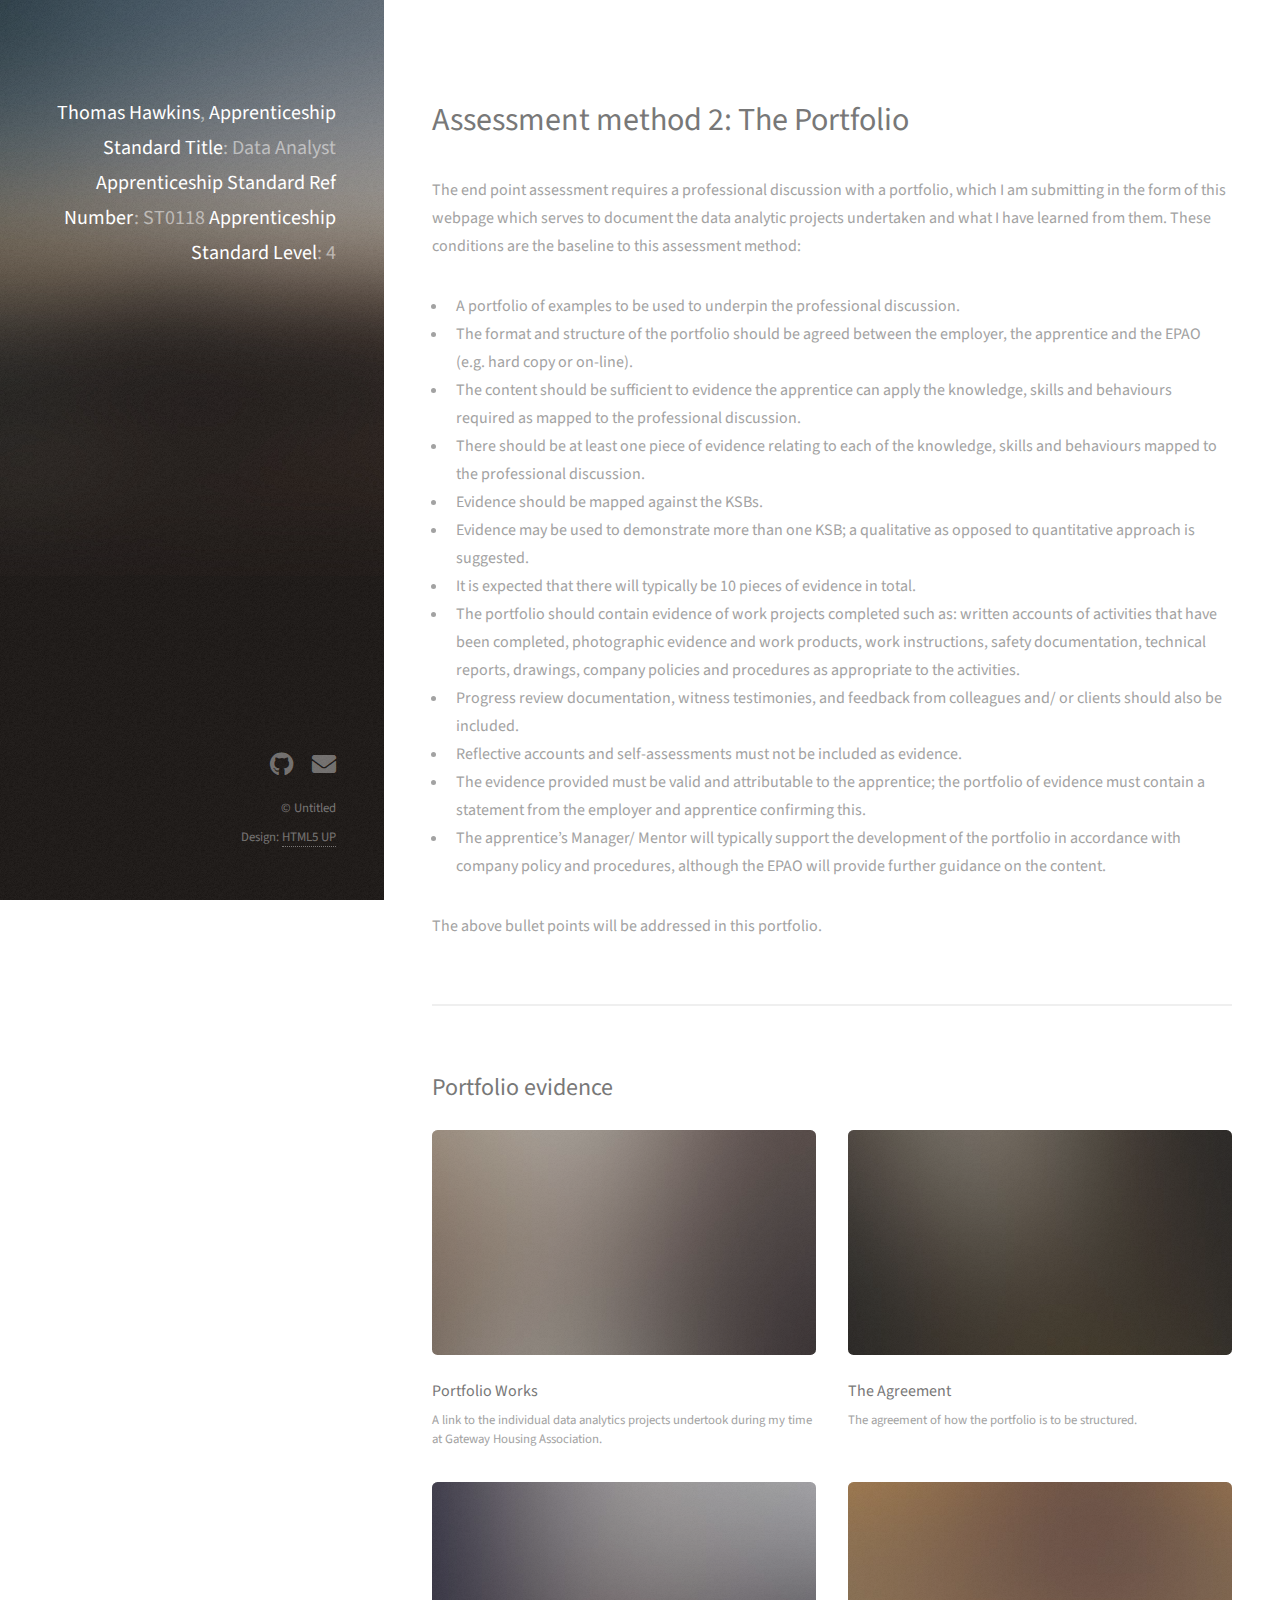
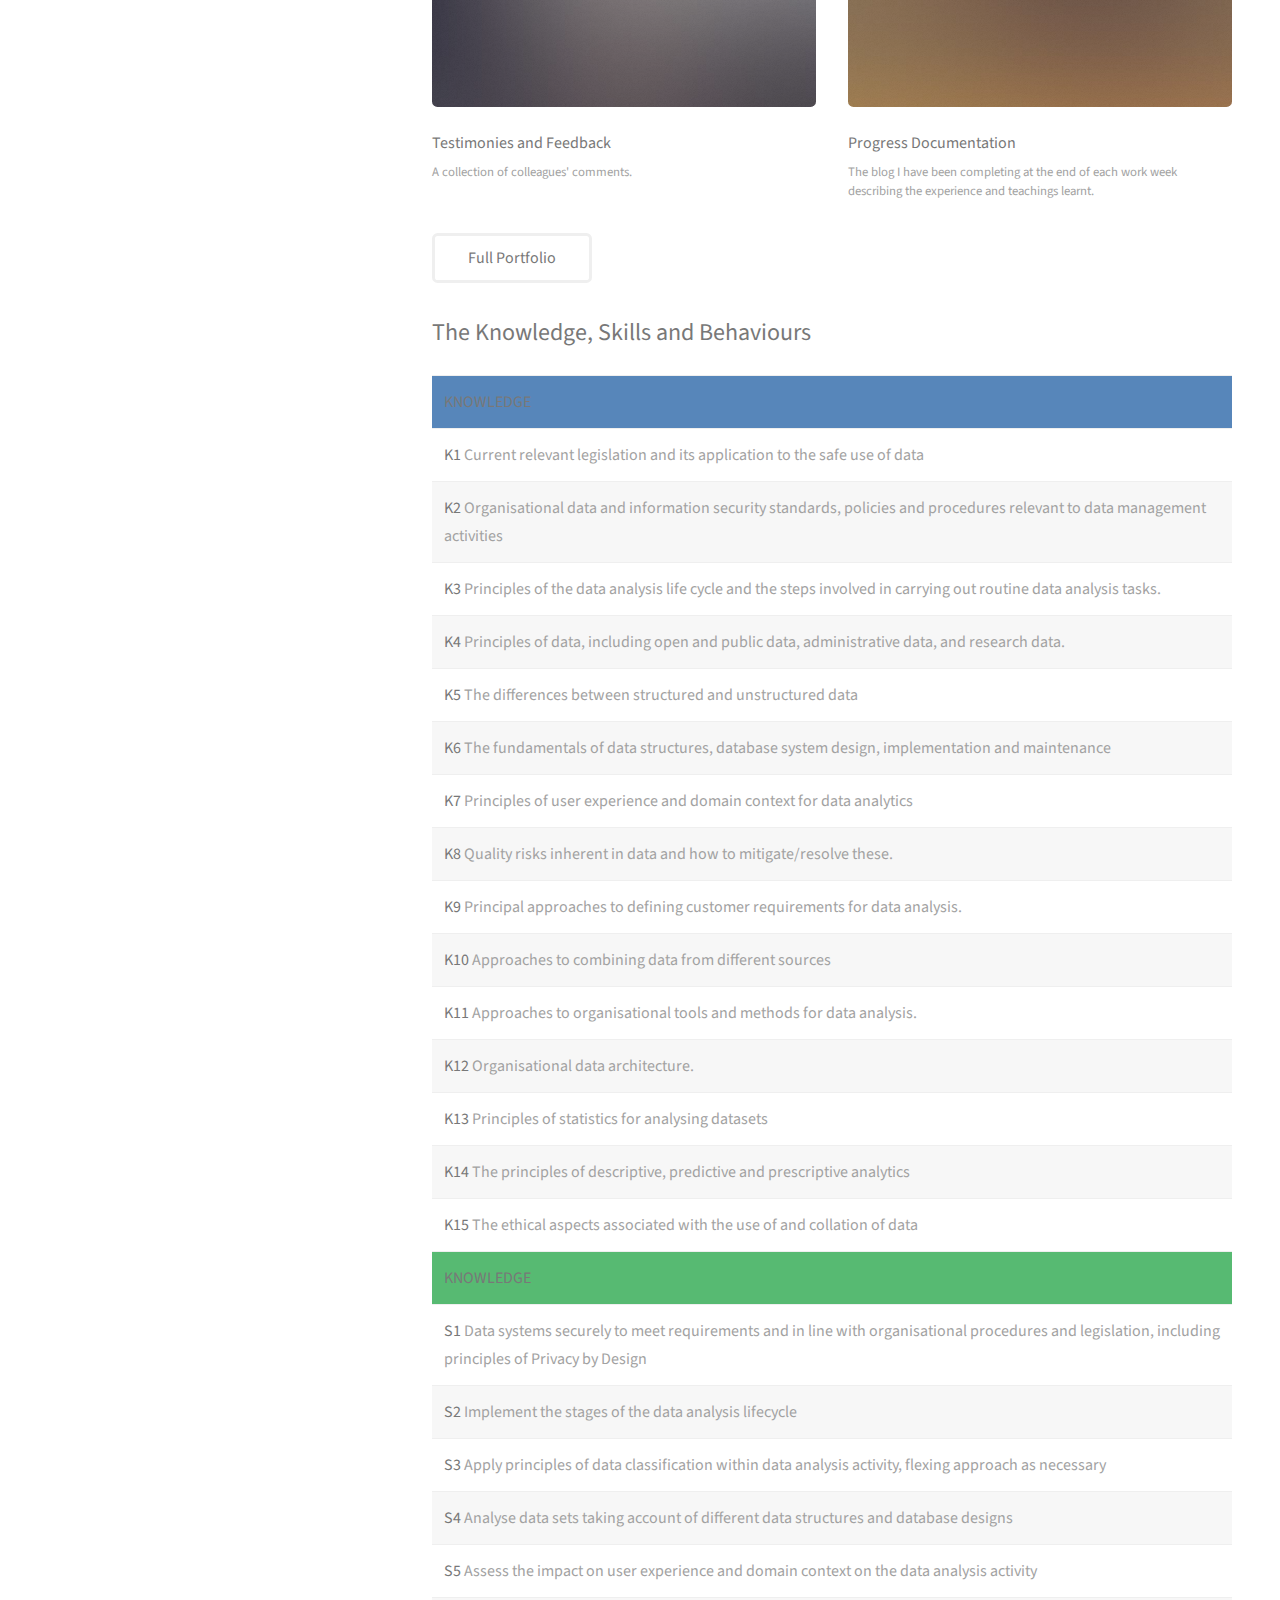
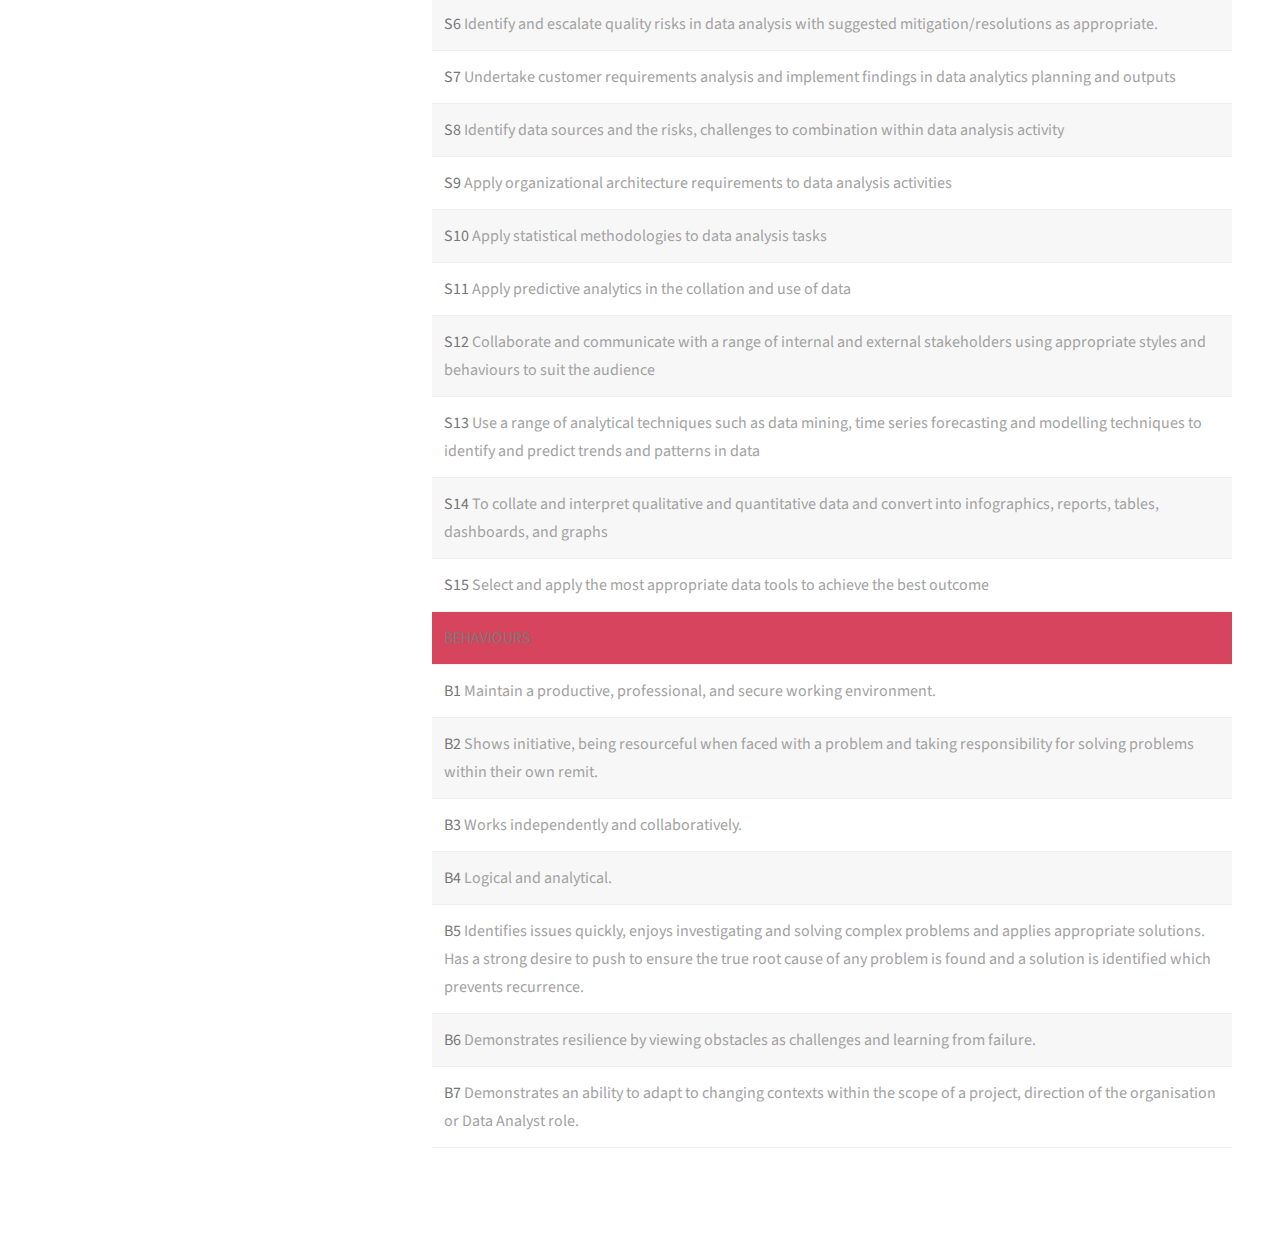
==== commit 655834a9: "Update index.html" ====
--- a/portfolioProject/index.html
+++ b/portfolioProject/index.html
@@ -63,8 +63,36 @@
 						</ul>
 					</section>
 					<p>The above bullet points will be addressed in this portfolio.</p>
-					<hr>
-					<h2>The Knowledge, Skills and Behaviours</h2>
+					<!-- Two -->
+					<section id="two">
+						<h2>Portfolio evidence</h2>
+						<div class="row">
+							<article class="col-6 col-12-xsmall work-item">
+								<a href="images/fulls/01.jpg" class="image fit thumb"><img src="images/thumbs/01.jpg" alt="" /></a>
+								<h3>Portfolio Works</h3>
+								<p>A link to the individual data analytics projects undertook during my time at Gateway Housing Association.</p>
+							</article>
+							<article class="col-6 col-12-xsmall work-item">
+								<a href="images/fulls/02.jpg" class="image fit thumb"><img src="images/thumbs/02.jpg" alt="" /></a>
+								<h3>The Agreement</h3>
+								<p>The agreement of how the portfolio is to be structured.</p>
+							</article>
+							<article class="col-6 col-12-xsmall work-item">
+								<a href="images/fulls/03.jpg" class="image fit thumb"><img src="images/thumbs/03.jpg" alt="" /></a>
+								<h3>Testimonies and Feedback</h3>
+								<p>A collection of colleagues' comments.</p>
+							</article>
+							<article class="col-6 col-12-xsmall work-item">
+								<a href="images/fulls/04.jpg" class="image fit thumb"><img src="images/thumbs/04.jpg" alt="" /></a>
+								<h3>Progress Documentation</h3>
+								<p>The blog I have been completing at the end of each work week describing the experience and teachings learnt.</p>
+							</article>
+						</div>
+						<ul class="actions">
+							<li><a href="#" class="button">Full Portfolio</a></li>
+						</ul>
+					</section>	
+				<h2>The Knowledge, Skills and Behaviours</h2>
 					<div class="row">
 						<div class="col-12 work-item">
 							<table>
@@ -110,49 +138,9 @@
     <tr><td><strong>B6</strong> Demonstrates resilience by viewing obstacles as challenges and learning from failure.</td></tr>
     <tr><td><strong>B7</strong> Demonstrates an ability to adapt to changing contexts within the scope of a project, direction of the organisation or Data Analyst role.  </td></tr>
 </tbody>
-</table>
-								
-						</div>	
-					</div>
-					<!-- Two -->
-					<section id="two">
-						<h2>Recent Work</h2>
-						<div class="row">
-							<article class="col-6 col-12-xsmall work-item">
-								<a href="images/fulls/01.jpg" class="image fit thumb"><img src="images/thumbs/01.jpg" alt="" /></a>
-								<h3>Magna sed consequat tempus</h3>
-								<p>Lorem ipsum dolor sit amet nisl sed nullam feugiat.</p>
-							</article>
-							<article class="col-6 col-12-xsmall work-item">
-								<a href="images/fulls/02.jpg" class="image fit thumb"><img src="images/thumbs/02.jpg" alt="" /></a>
-								<h3>Ultricies lacinia interdum</h3>
-								<p>Lorem ipsum dolor sit amet nisl sed nullam feugiat.</p>
-							</article>
-							<article class="col-6 col-12-xsmall work-item">
-								<a href="images/fulls/03.jpg" class="image fit thumb"><img src="images/thumbs/03.jpg" alt="" /></a>
-								<h3>Tortor metus commodo</h3>
-								<p>Lorem ipsum dolor sit amet nisl sed nullam feugiat.</p>
-							</article>
-							<article class="col-6 col-12-xsmall work-item">
-								<a href="images/fulls/04.jpg" class="image fit thumb"><img src="images/thumbs/04.jpg" alt="" /></a>
-								<h3>Quam neque phasellus</h3>
-								<p>Lorem ipsum dolor sit amet nisl sed nullam feugiat.</p>
-							</article>
-							<article class="col-6 col-12-xsmall work-item">
-								<a href="images/fulls/05.jpg" class="image fit thumb"><img src="images/thumbs/05.jpg" alt="" /></a>
-								<h3>Nunc enim commodo aliquet</h3>
-								<p>Lorem ipsum dolor sit amet nisl sed nullam feugiat.</p>
-							</article>
-							<article class="col-6 col-12-xsmall work-item">
-								<a href="images/fulls/06.jpg" class="image fit thumb"><img src="images/thumbs/06.jpg" alt="" /></a>
-								<h3>Risus ornare lacinia</h3>
-								<p>Lorem ipsum dolor sit amet nisl sed nullam feugiat.</p>
-							</article>
-						</div>
-						<ul class="actions">
-							<li><a href="#" class="button">Full Portfolio</a></li>
-						</ul>
-					</section>				
+</table>								
+</div>	
+</div>
 				<!-- Four -->
 				<!--
 					<section id="four">
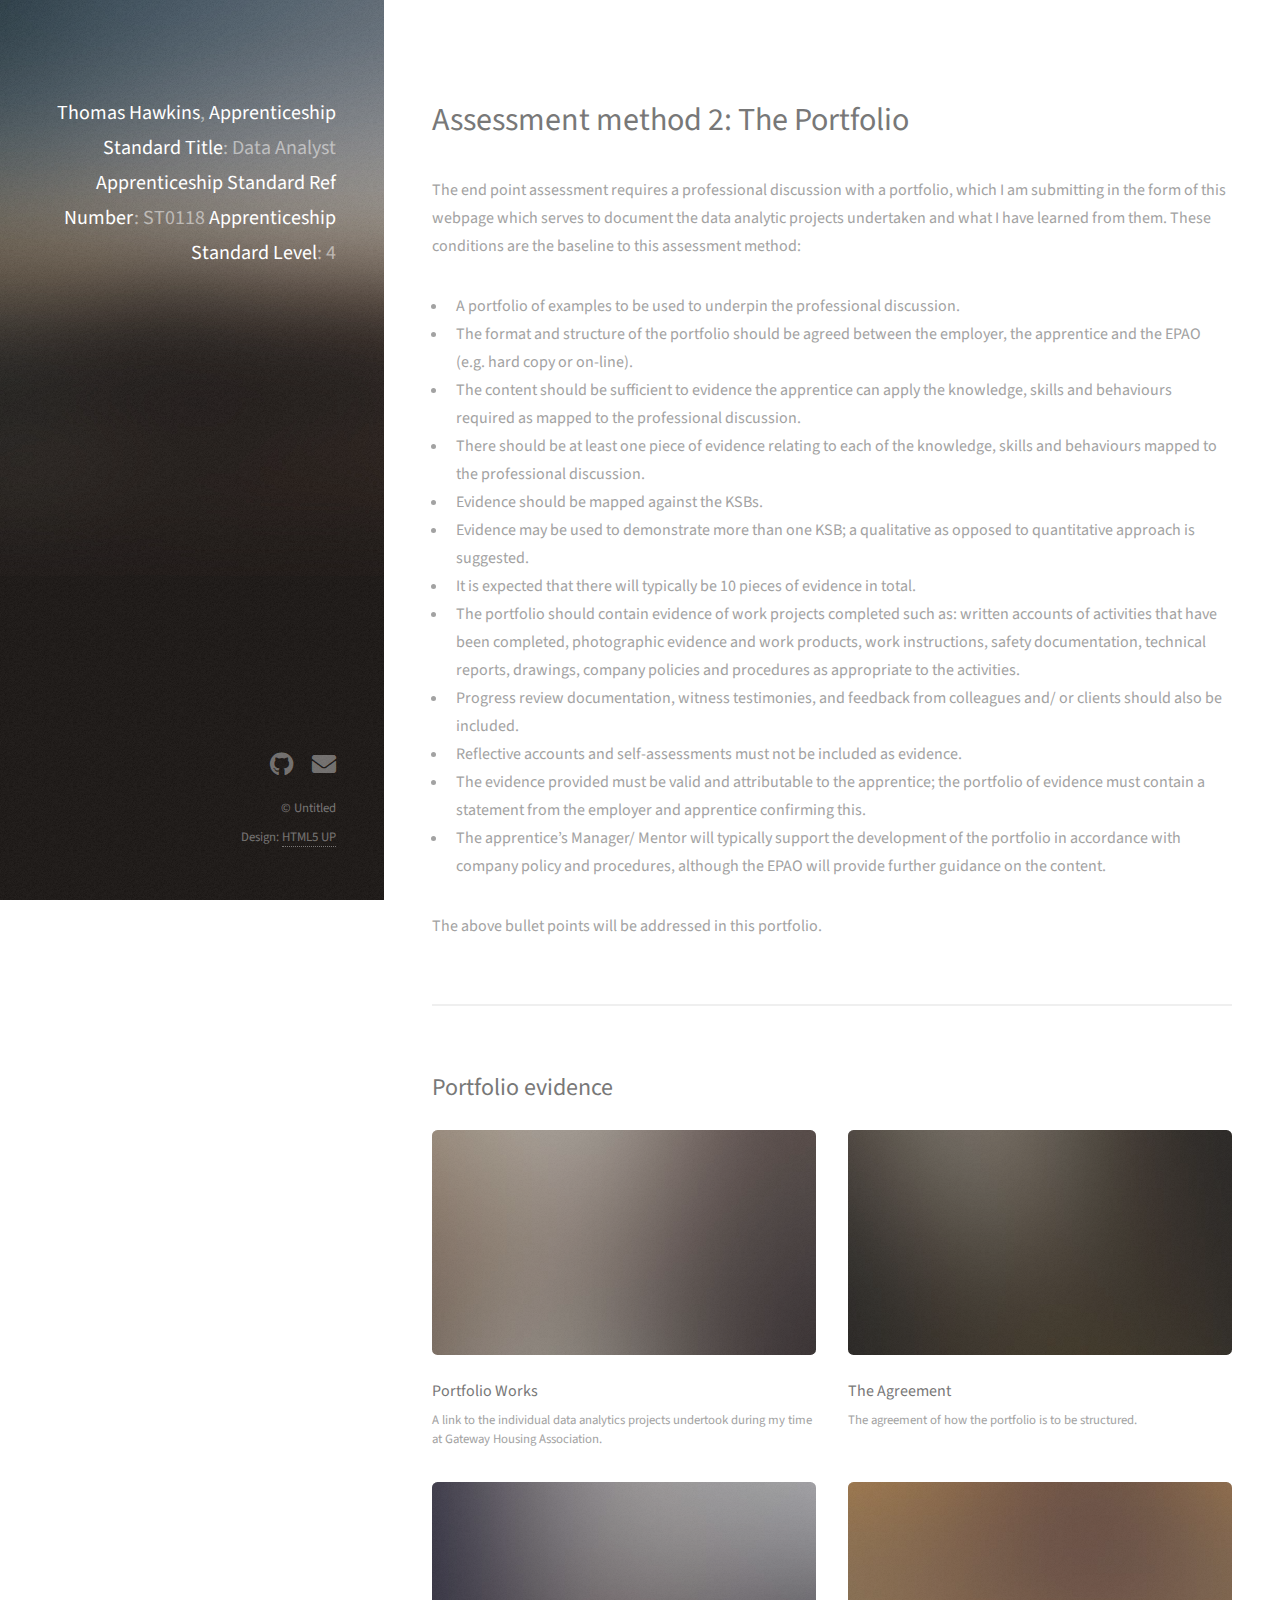
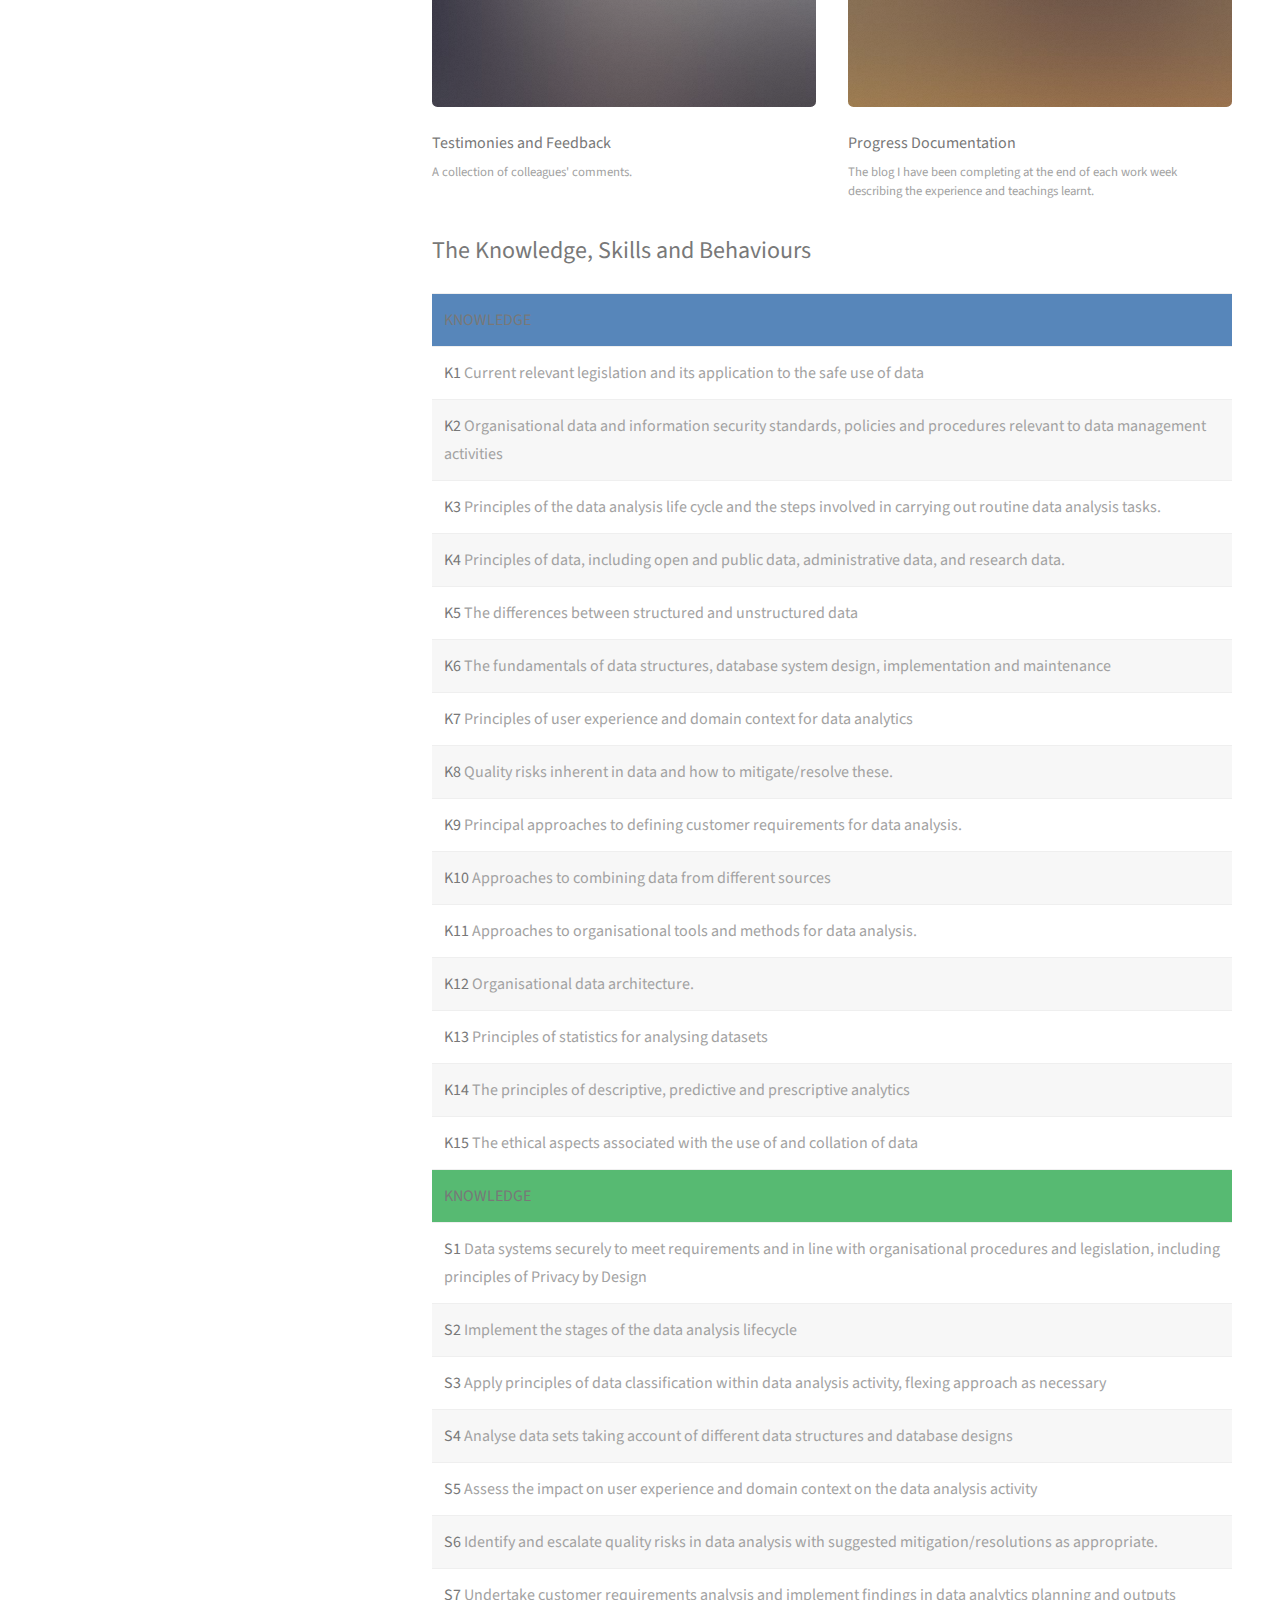
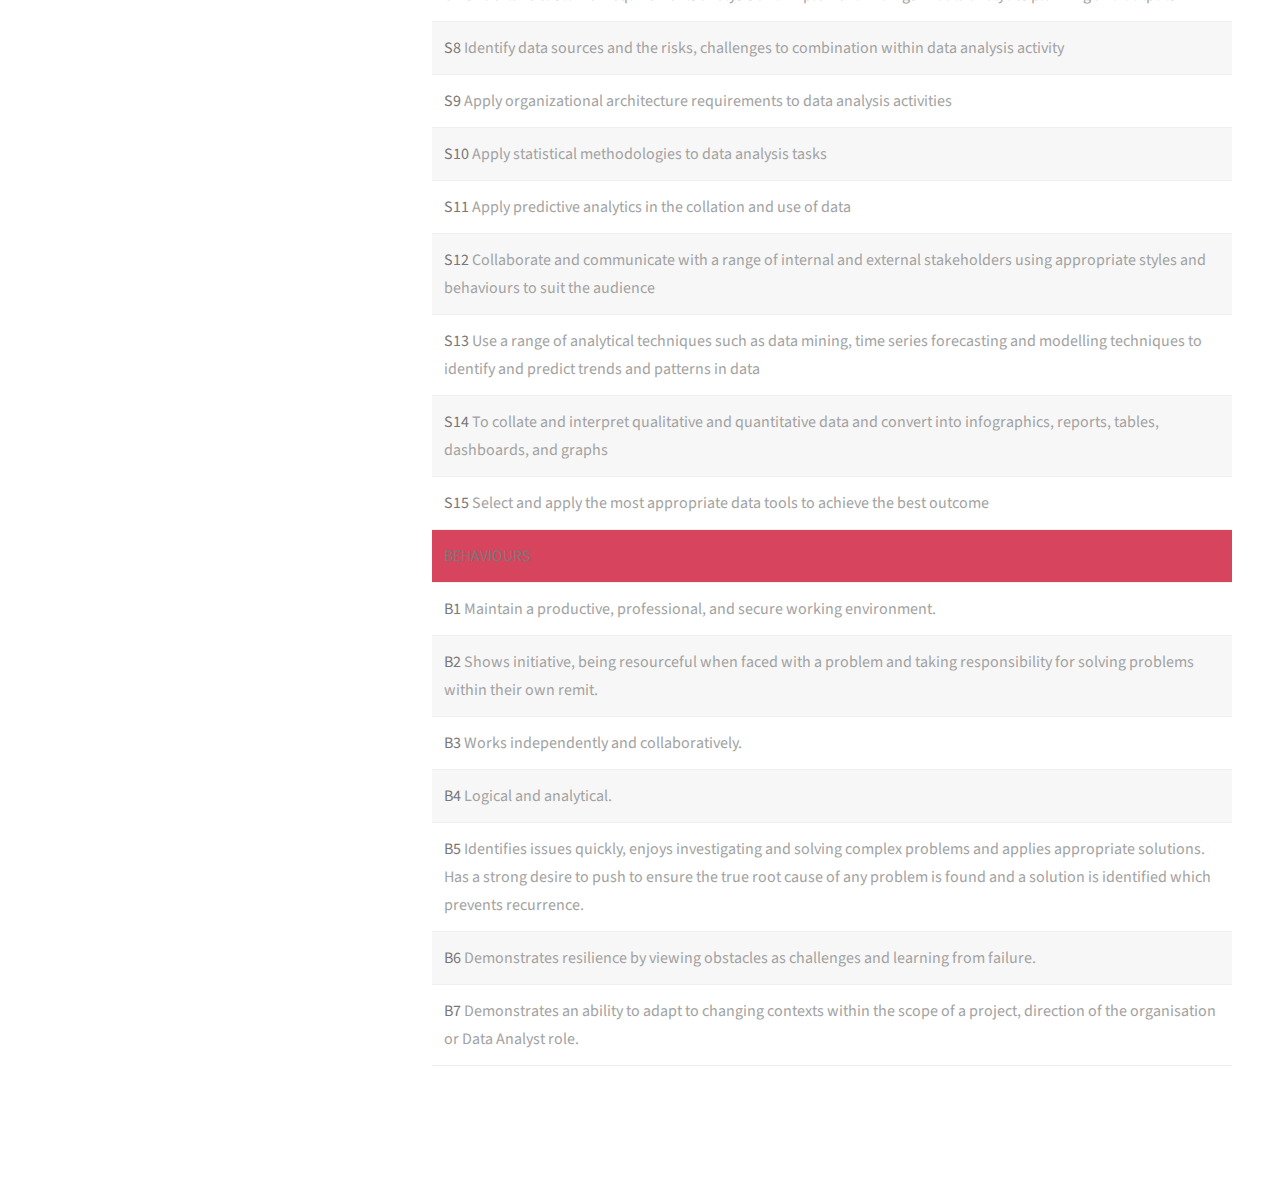
==== commit 8bf29d7b: "Update index.html" ====
--- a/portfolioProject/index.html
+++ b/portfolioProject/index.html
@@ -88,9 +88,7 @@
 								<p>The blog I have been completing at the end of each work week describing the experience and teachings learnt.</p>
 							</article>
 						</div>
-						<ul class="actions">
-							<li><a href="#" class="button">Full Portfolio</a></li>
-						</ul>
+						
 					</section>	
 				<h2>The Knowledge, Skills and Behaviours</h2>
 					<div class="row">
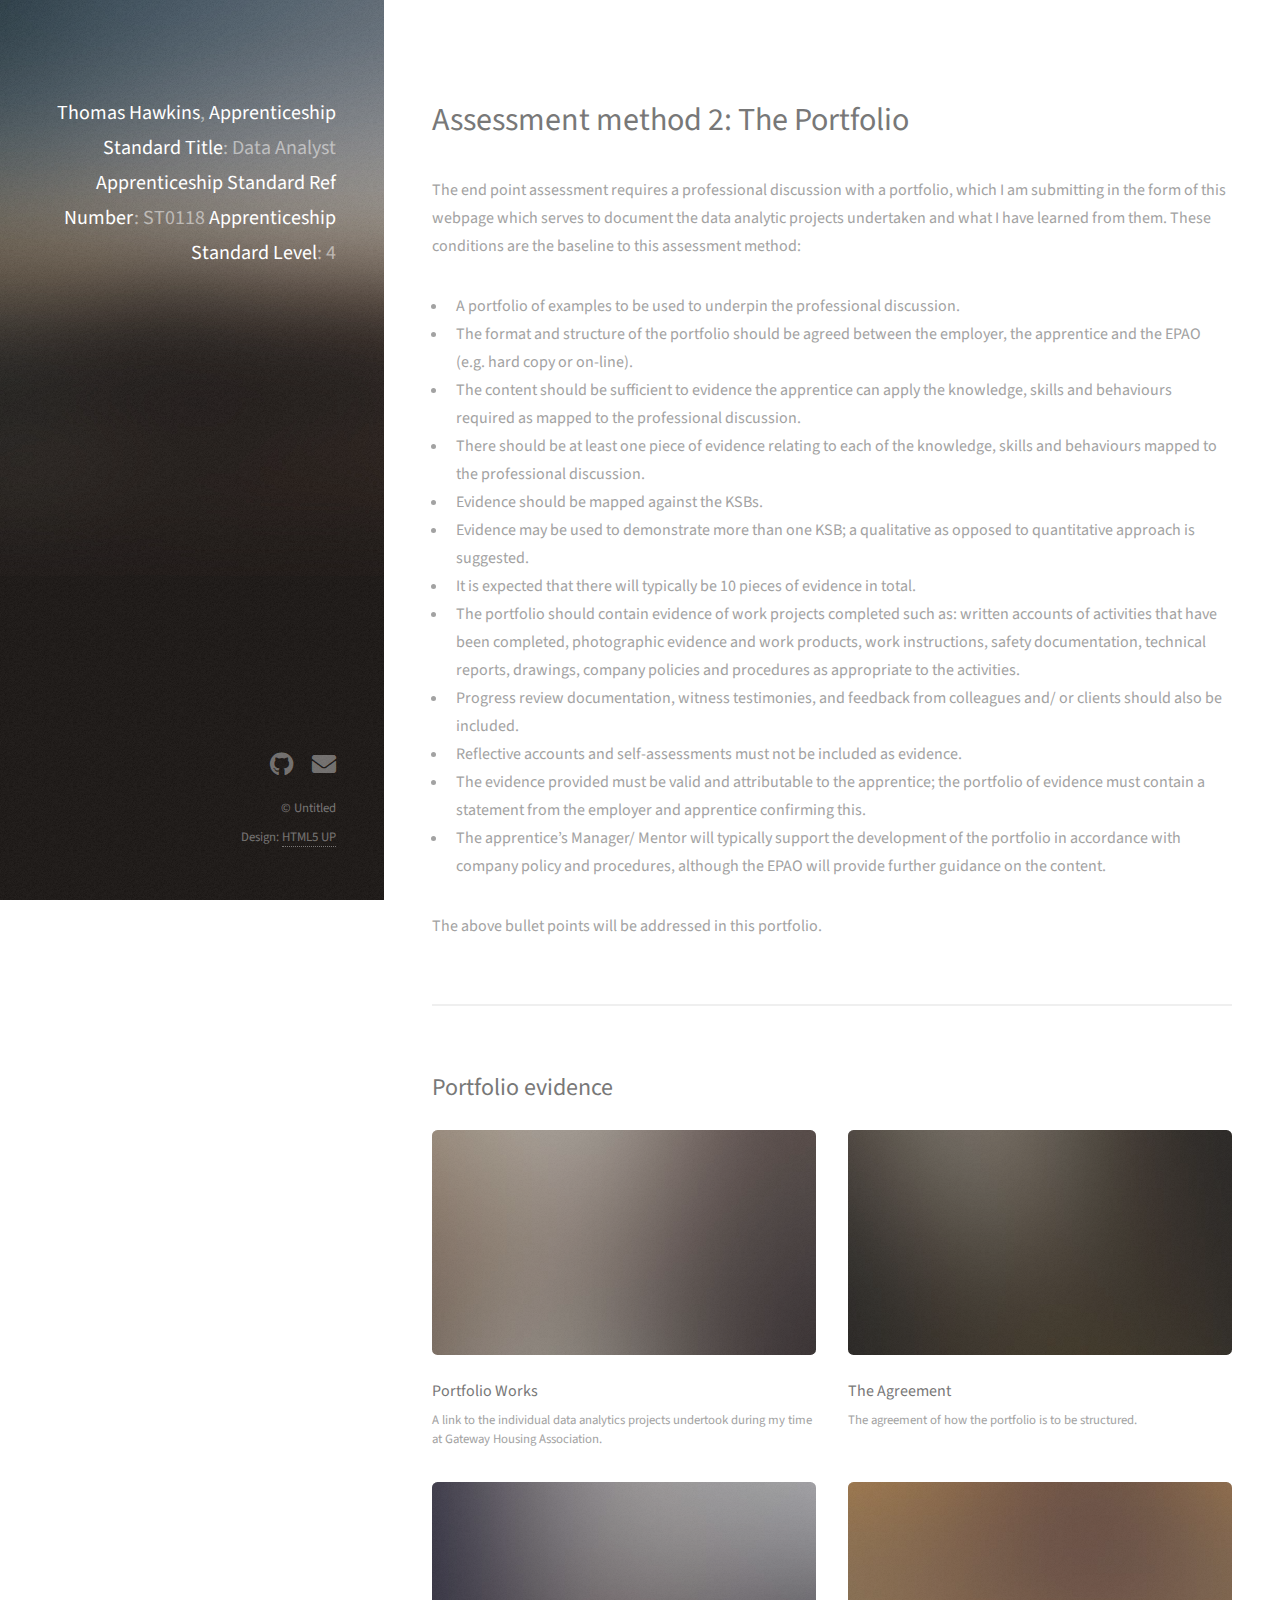
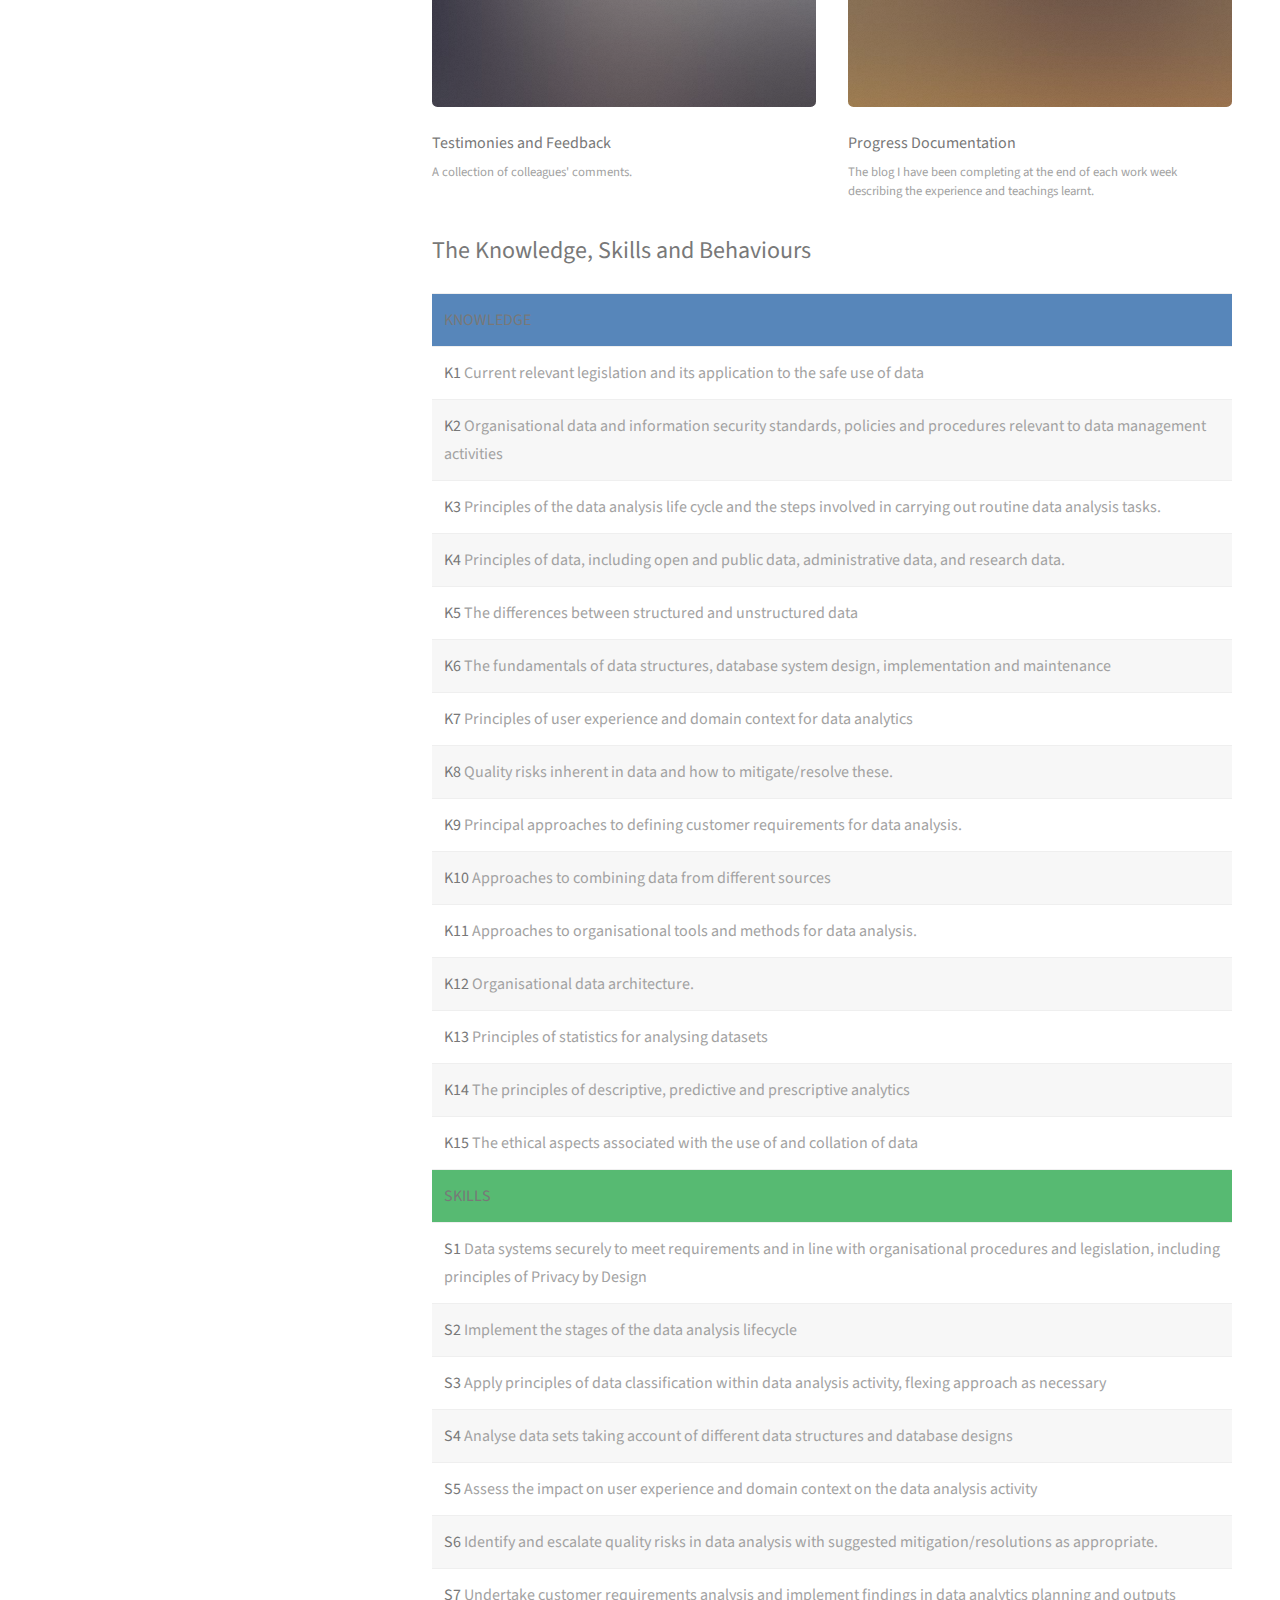
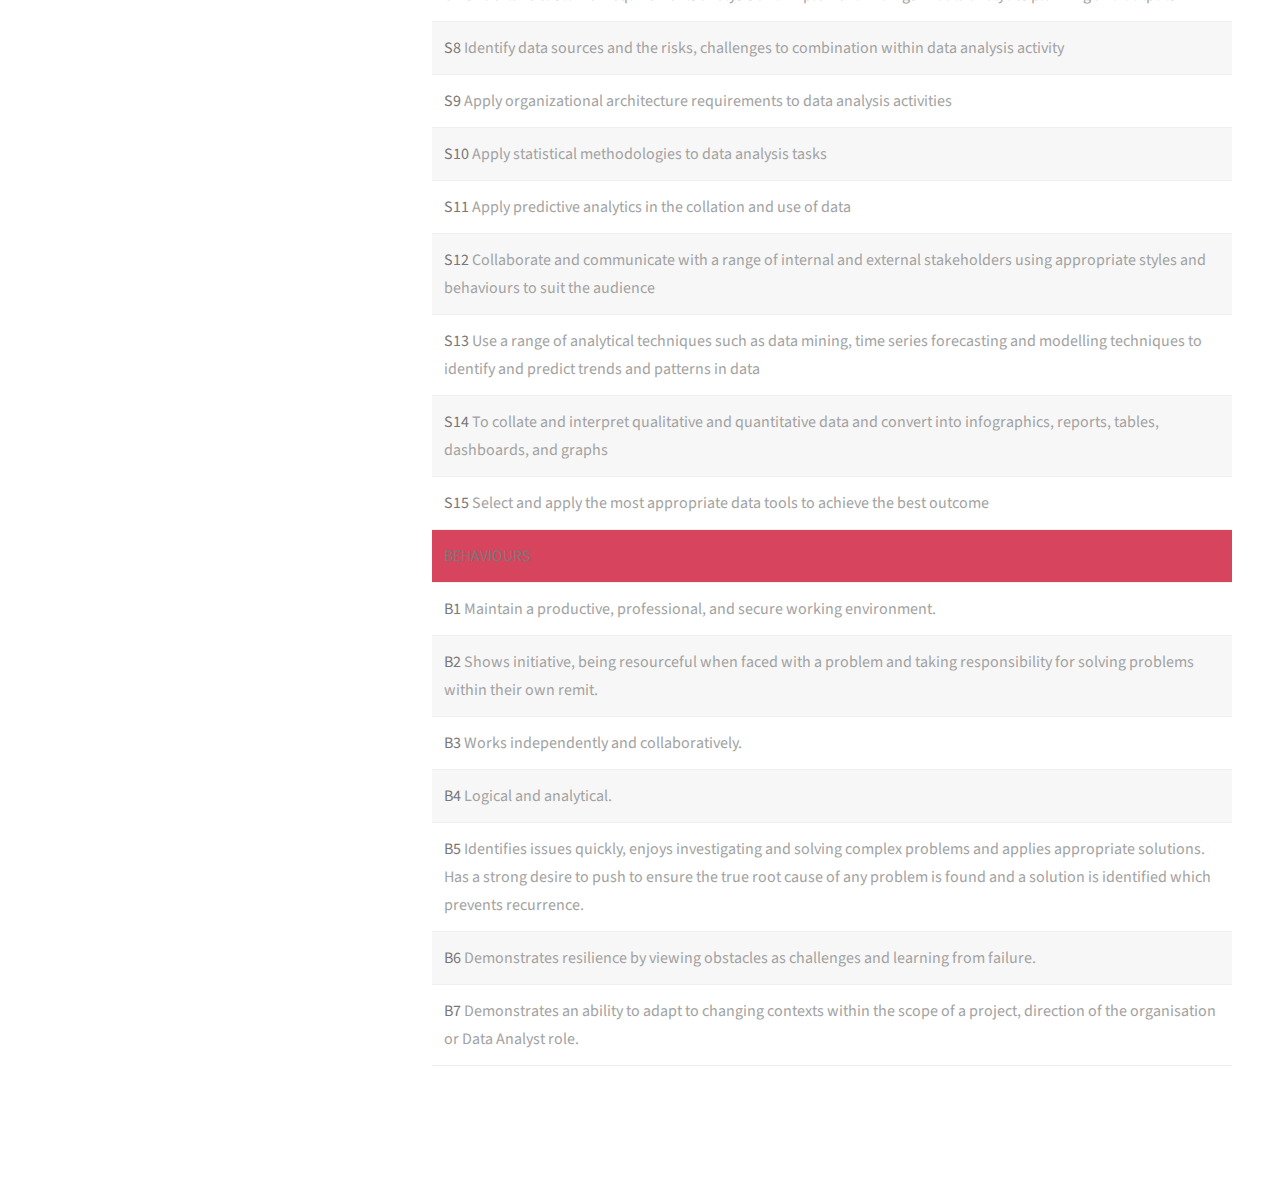
==== commit 45cf35d7: "Update index.html" ====
--- a/portfolioProject/index.html
+++ b/portfolioProject/index.html
@@ -111,7 +111,7 @@
     <tr><td><strong>K13</strong> Principles of statistics for analysing datasets</td></tr>
     <tr><td><strong>K14</strong> The principles of descriptive, predictive and prescriptive analytics</td></tr>
     <tr><td><strong>K15</strong> The ethical aspects associated with the use of and collation of data</td></tr>
-    <tr><td style="background-color: #57ba72"><strong>KNOWLEDGE</strong></td></tr>    
+    <tr><td style="background-color: #57ba72"><strong>SKILLS</strong></td></tr>    
     <tr><td><strong>S1 </strong> Data systems securely to meet requirements and in line with organisational procedures and legislation, including principles of Privacy by Design</td></tr>
     <tr><td><strong>S2 </strong> Implement the stages of the data analysis lifecycle</td></tr>
     <tr><td><strong>S3 </strong> Apply principles of data classification within data analysis activity, flexing approach as necessary</td></tr>
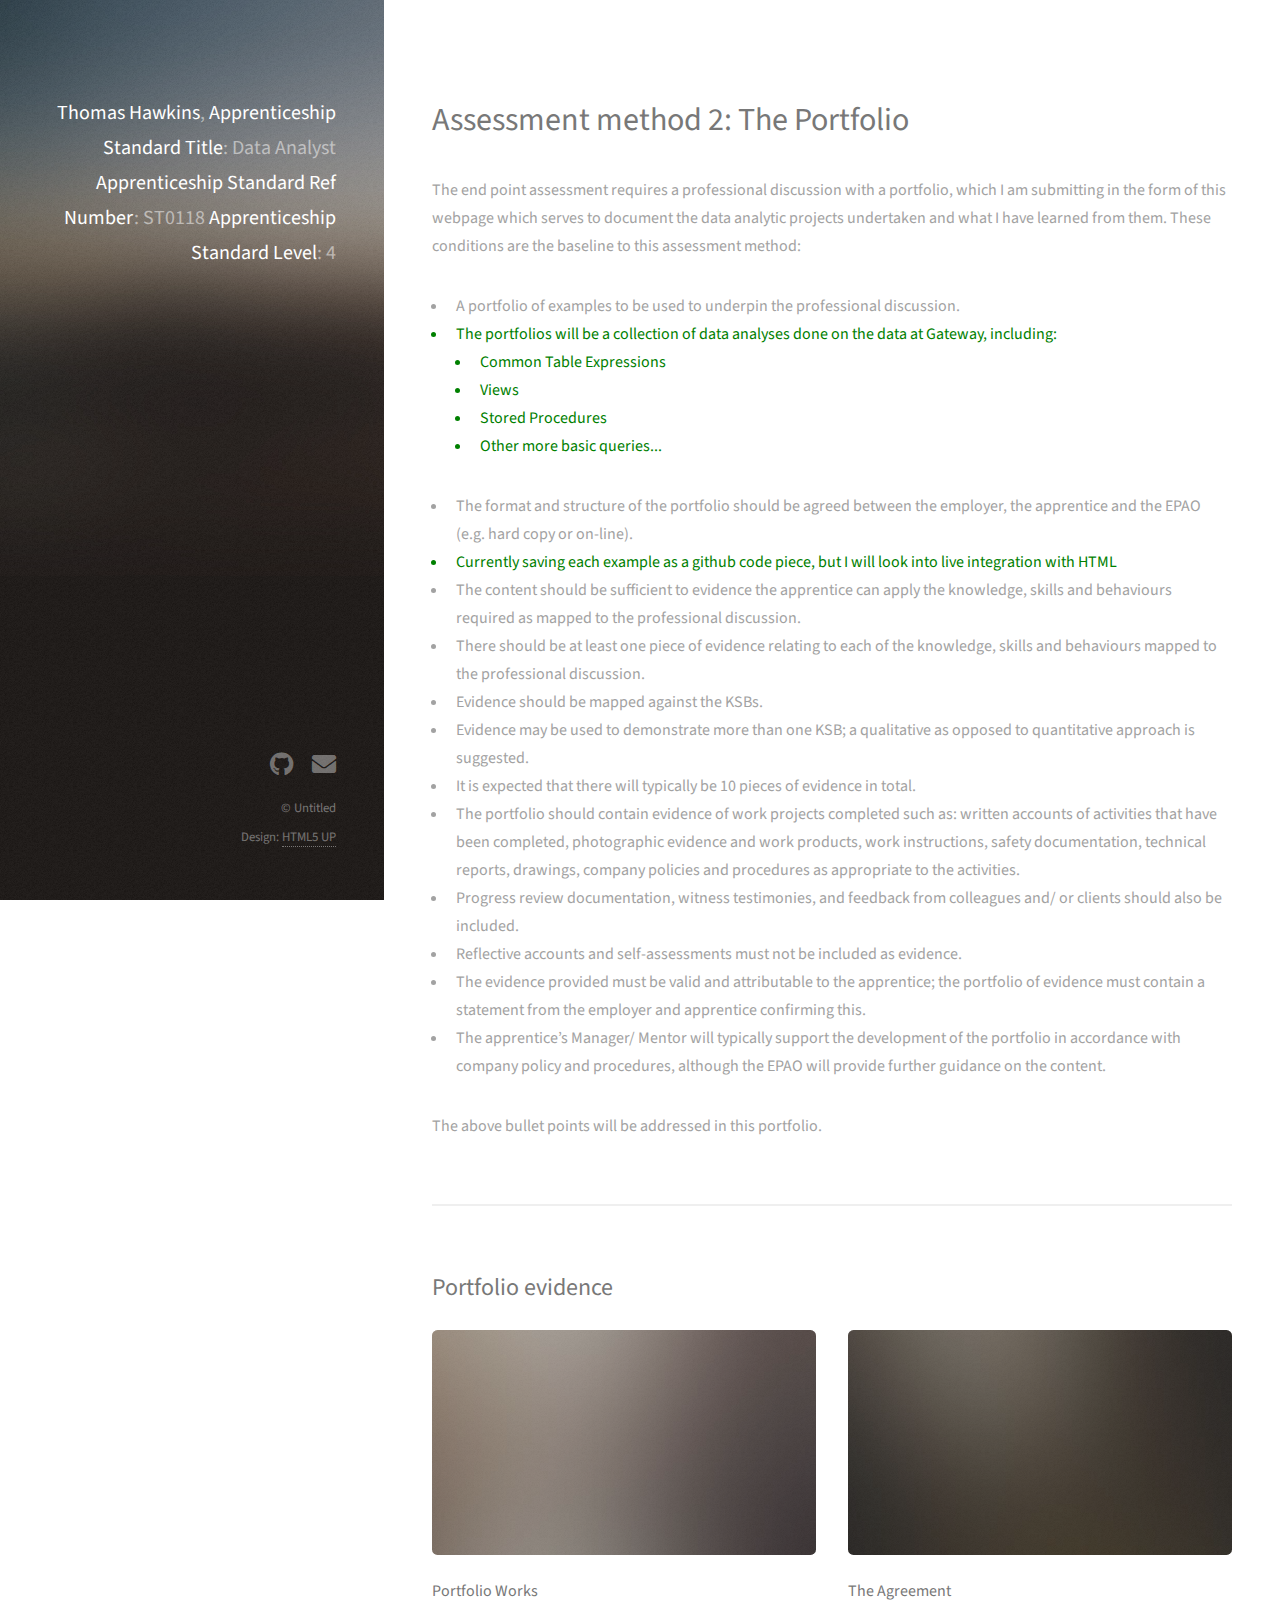
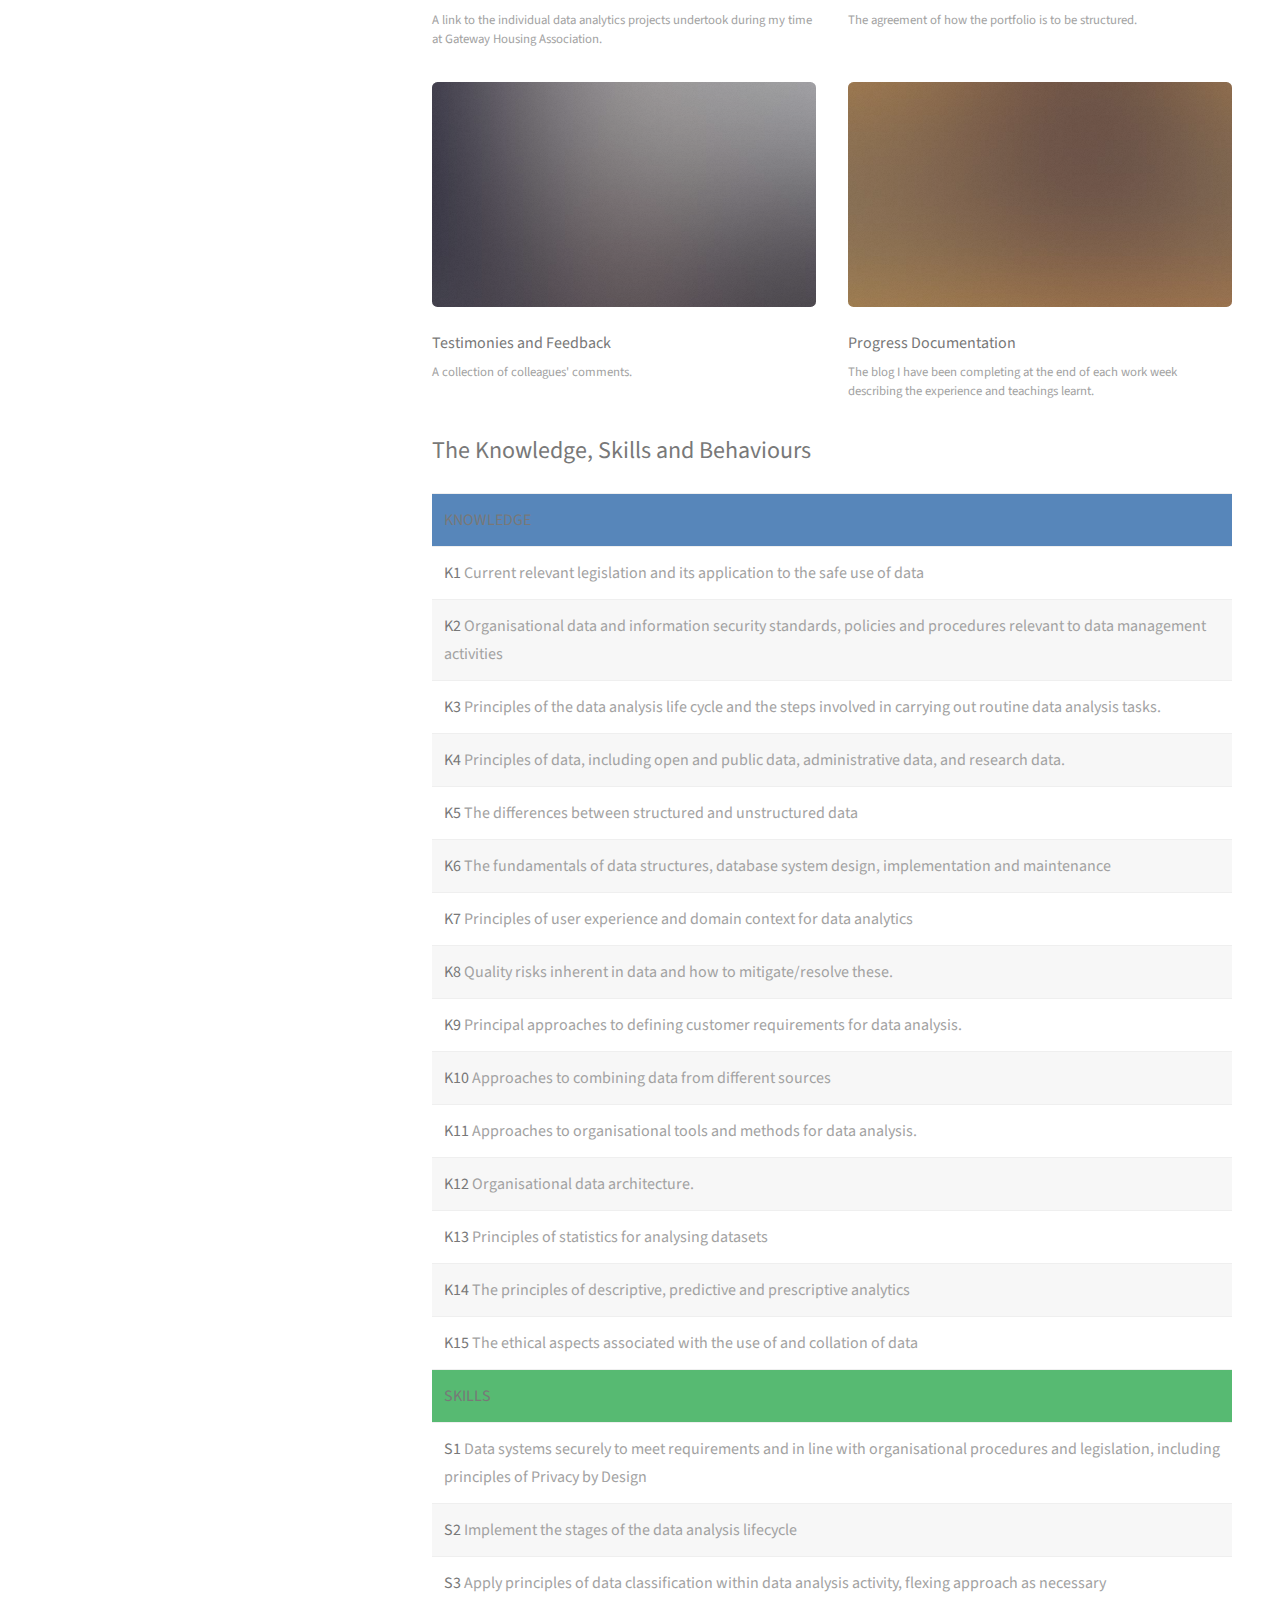
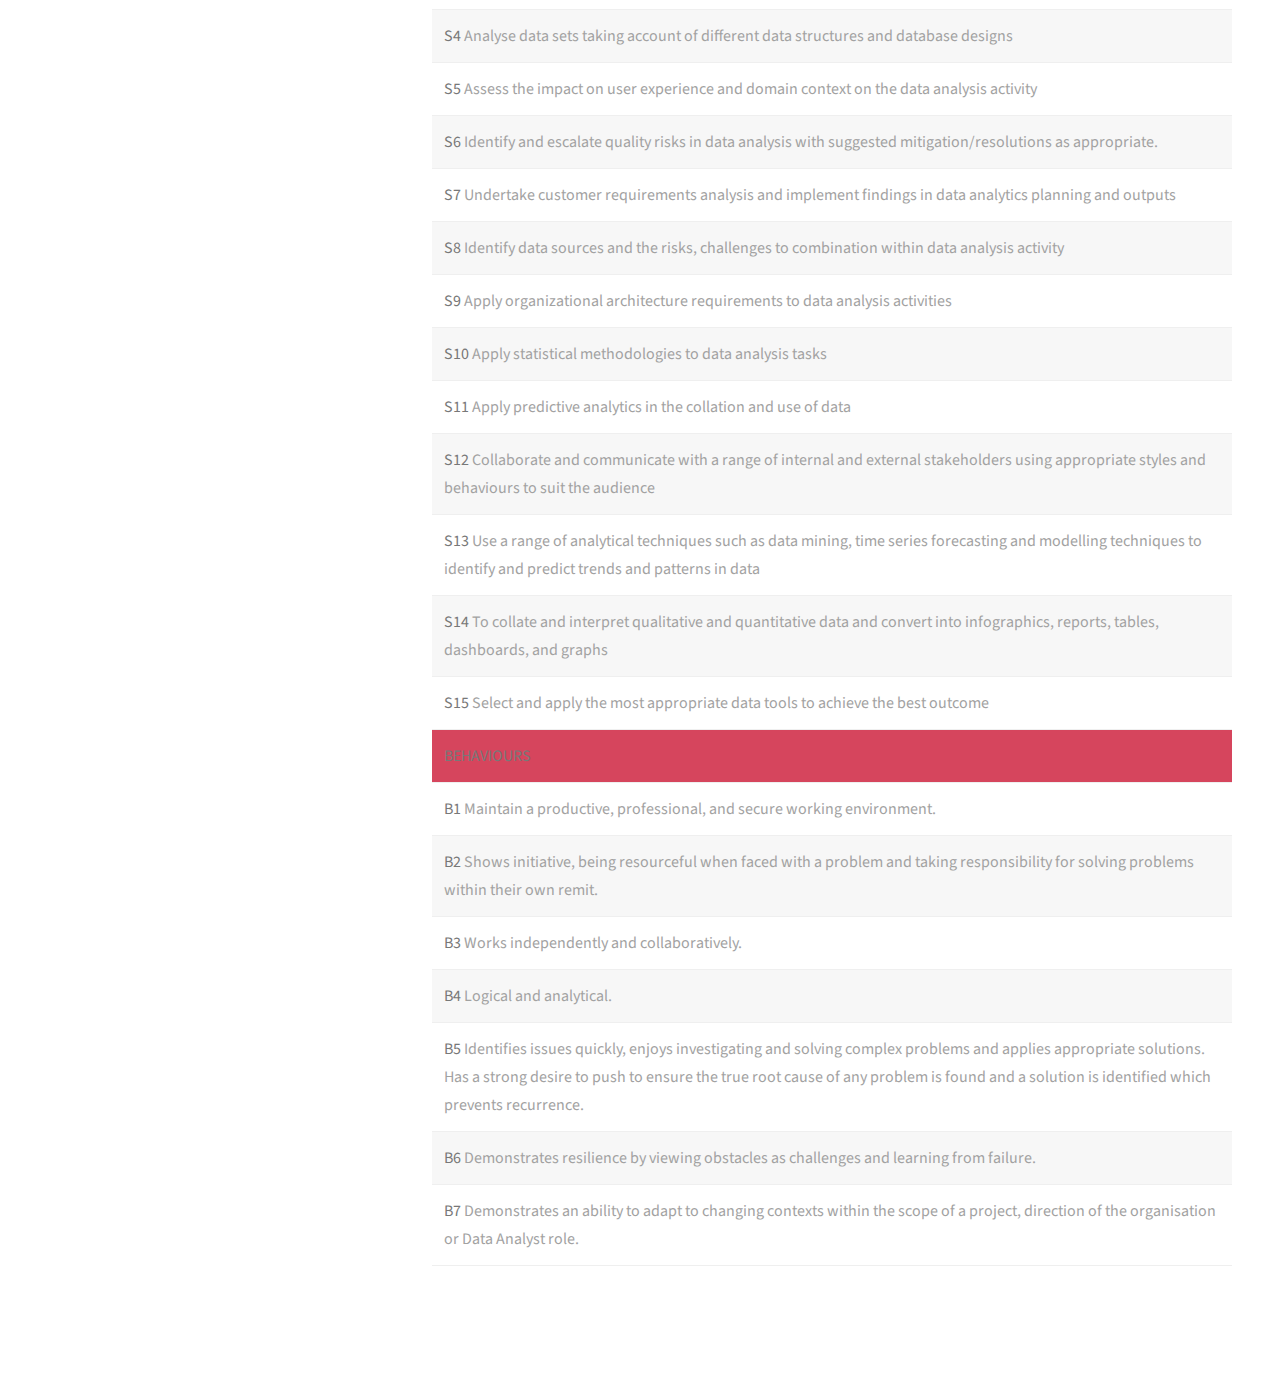
==== commit cdc58225: "Update index.html" ====
--- a/portfolioProject/index.html
+++ b/portfolioProject/index.html
@@ -38,8 +38,18 @@
 						</p>
 						<ul>
 							<li>	A portfolio of examples to be used to underpin the professional discussion. </li>
+							<li style="color:green">
+								The portfolios will be a collection of data analyses done on the data at Gateway, including: 
+								<ul>
+									<li>Common Table Expressions</li>
+									<li>Views</li>
+									<li>Stored Procedures</li>	
+									<li>Other more basic queries...</li>
+								</ul>
+							</li>
 							<li>	The format and structure of the portfolio should be agreed between the employer, the 
 								apprentice and the EPAO (e.g. hard copy or on-line). </li>
+							<li style="color:green">Currently saving each example as a github code piece, but I will look into live integration with HTML</li>
 							<li>	The content should be sufficient to evidence the apprentice can apply the knowledge, skills and 
 								behaviours required as mapped to the professional discussion. </li>
 							<li>	There should be at least one piece of evidence relating to each of the knowledge, skills and 
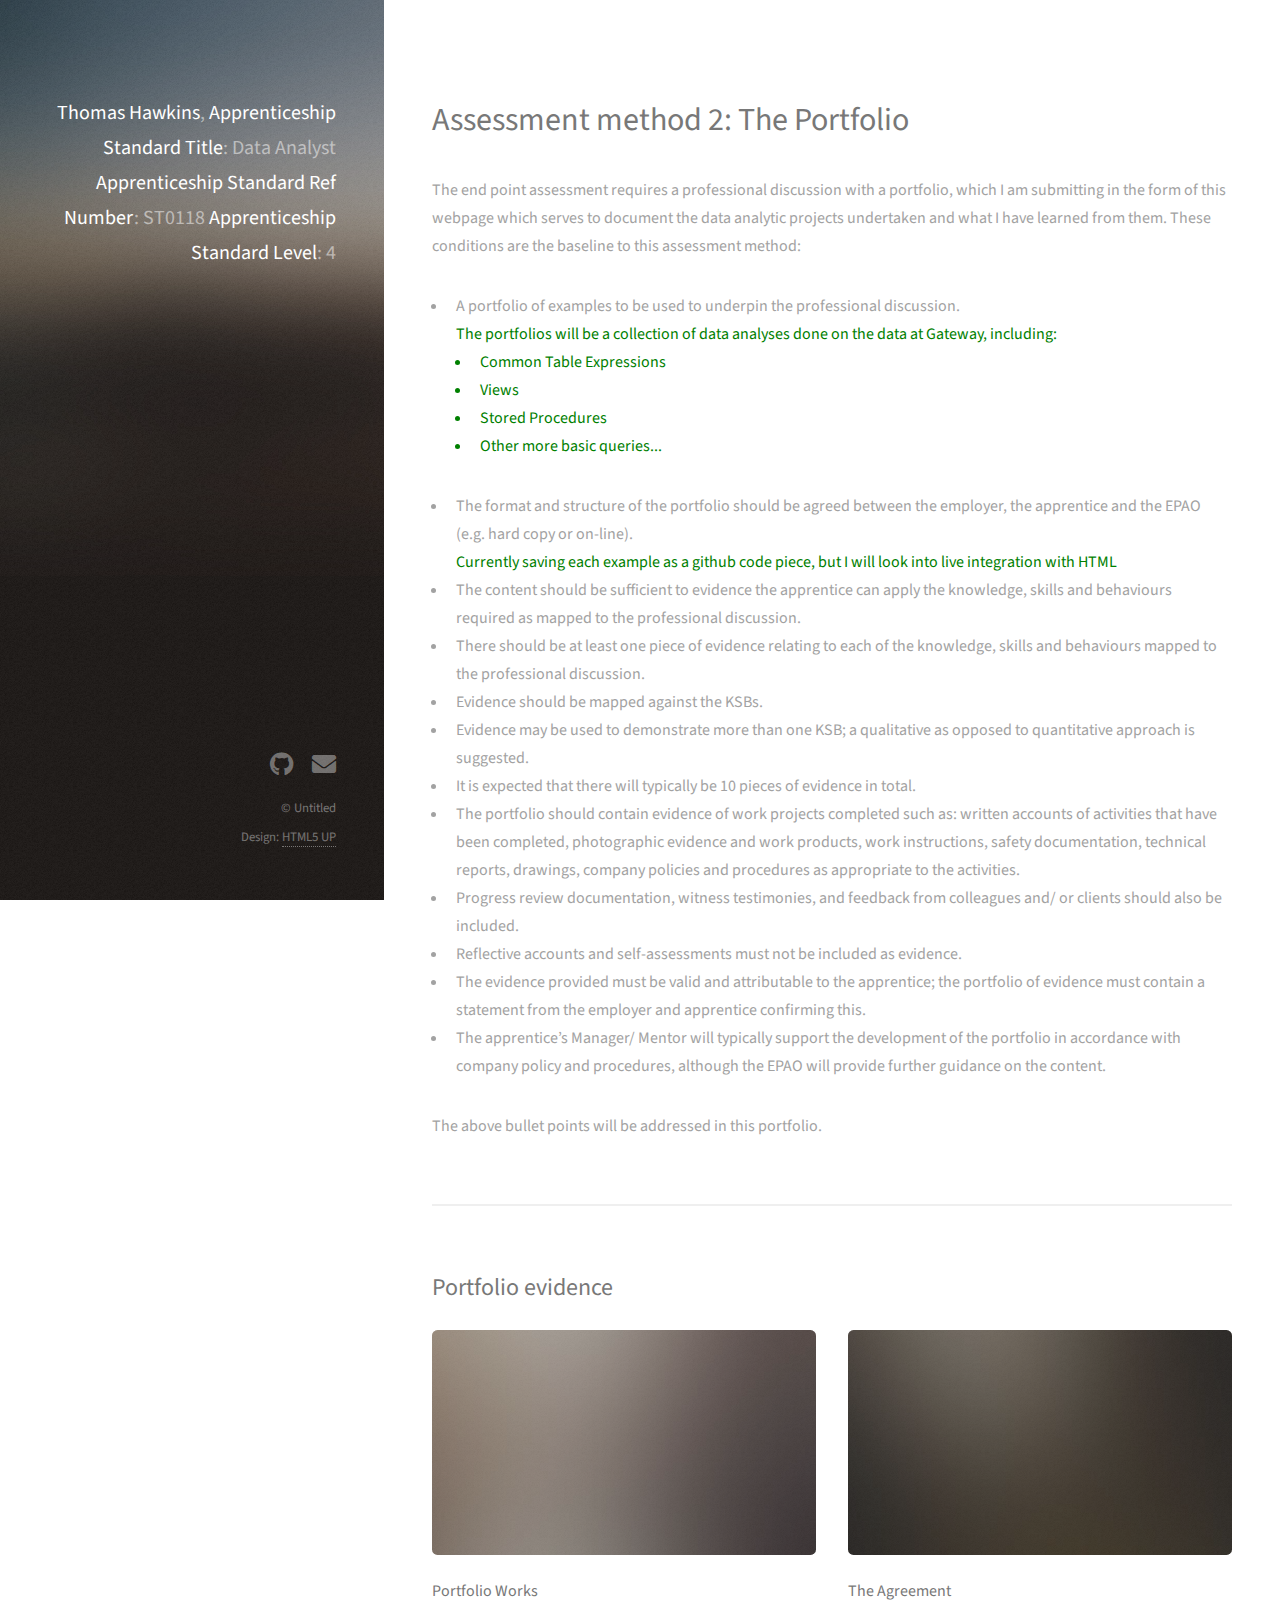
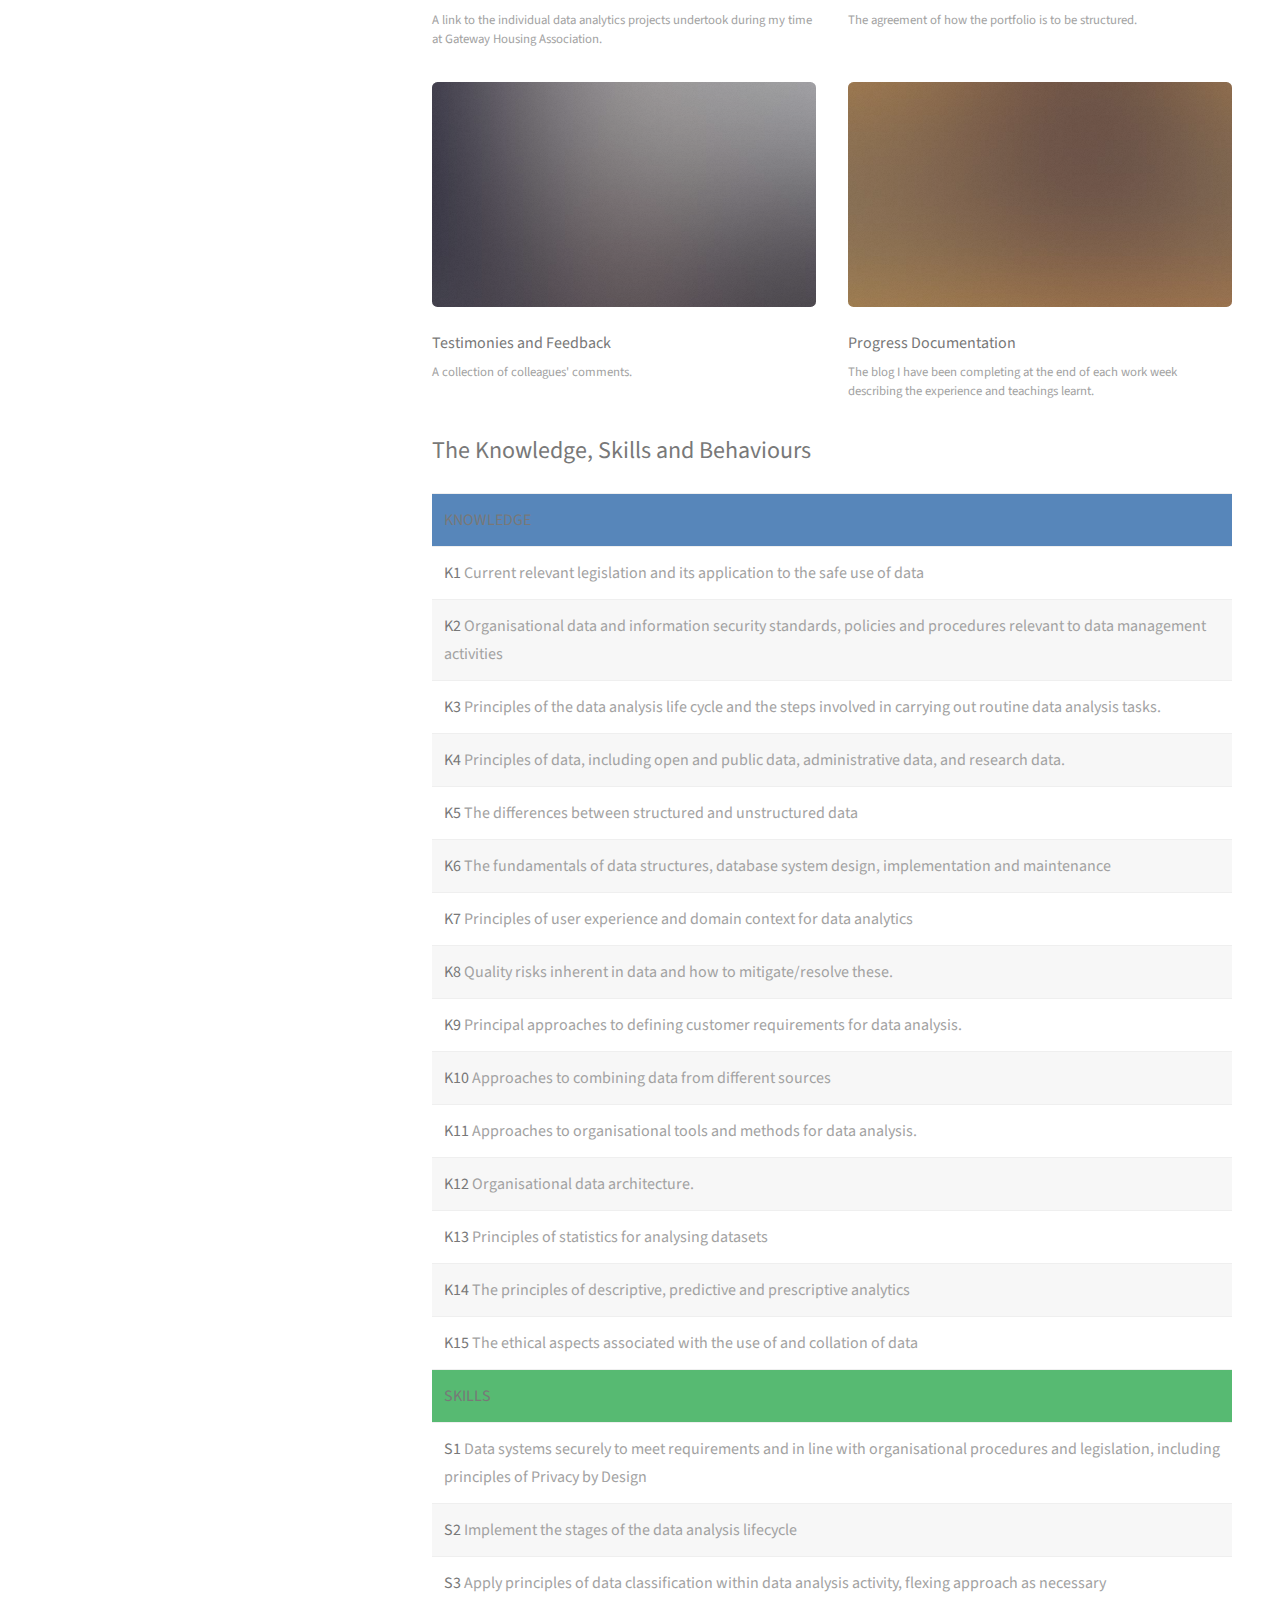
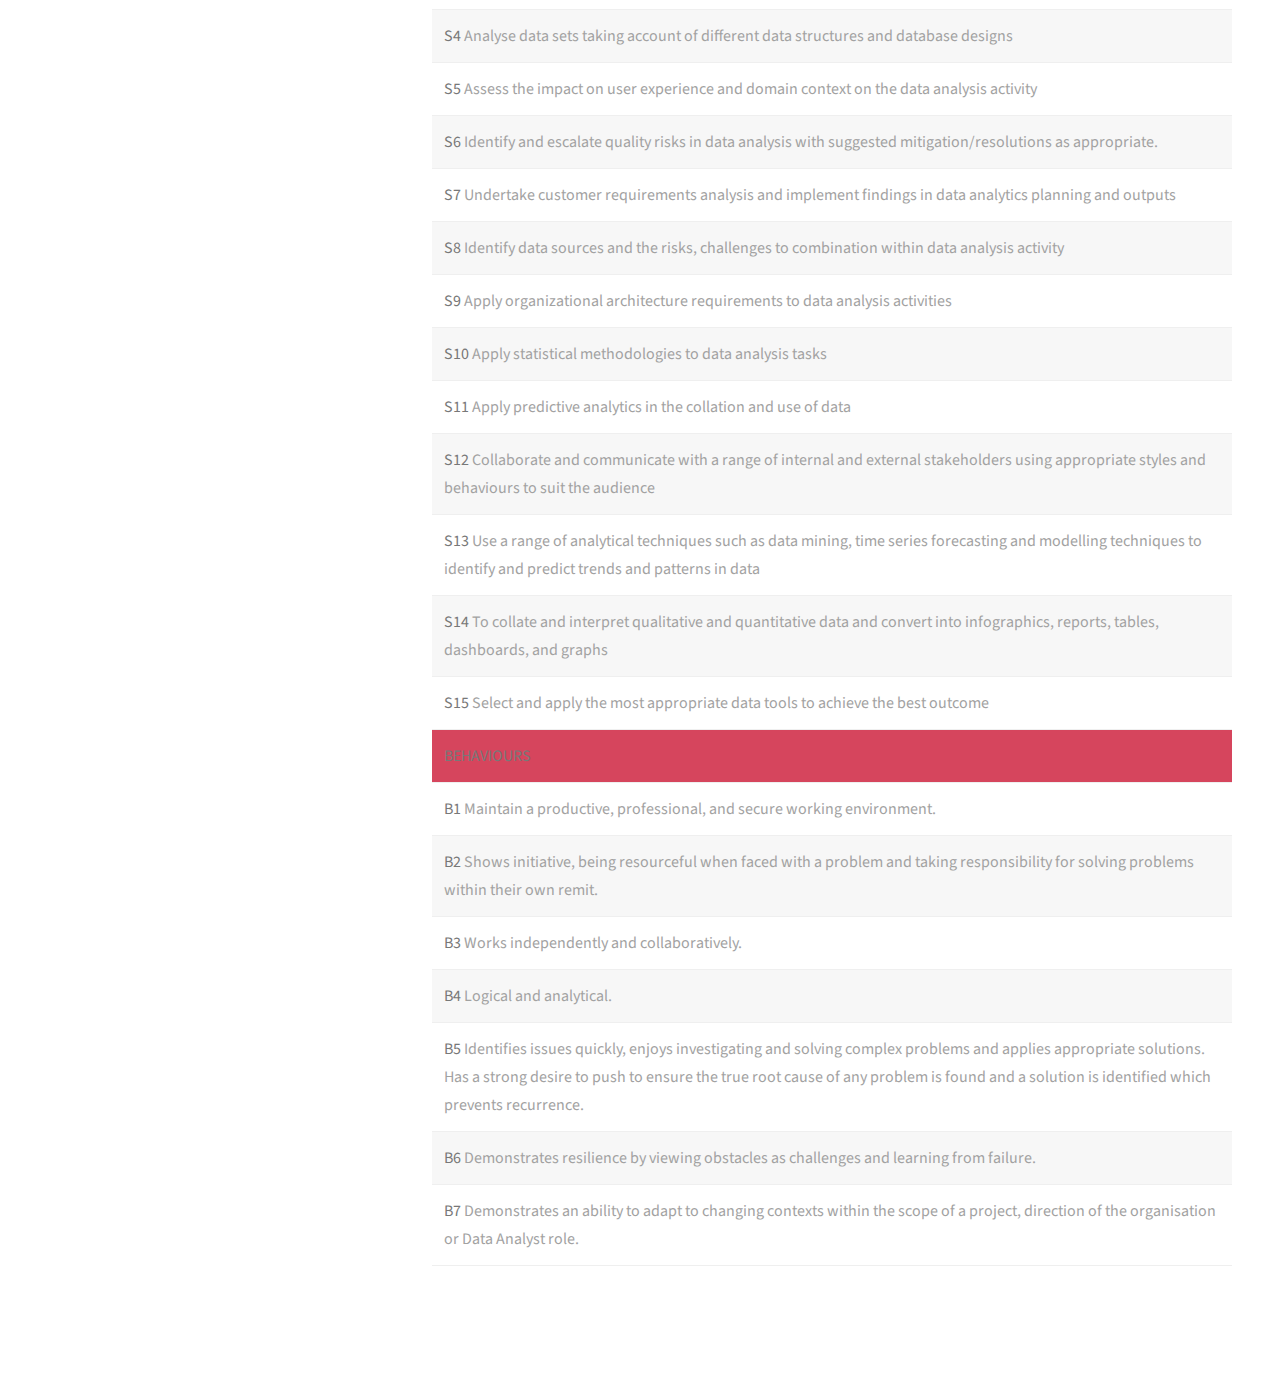
==== commit b31ba617: "Update index.html" ====
--- a/portfolioProject/index.html
+++ b/portfolioProject/index.html
@@ -38,7 +38,7 @@
 						</p>
 						<ul>
 							<li>	A portfolio of examples to be used to underpin the professional discussion. </li>
-							<li style="color:green">
+							<li style="color:green; list-style: none">
 								The portfolios will be a collection of data analyses done on the data at Gateway, including: 
 								<ul>
 									<li>Common Table Expressions</li>
@@ -49,7 +49,7 @@
 							</li>
 							<li>	The format and structure of the portfolio should be agreed between the employer, the 
 								apprentice and the EPAO (e.g. hard copy or on-line). </li>
-							<li style="color:green">Currently saving each example as a github code piece, but I will look into live integration with HTML</li>
+							<li style="color:green; list-style: none">Currently saving each example as a github code piece, but I will look into live integration with HTML</li>
 							<li>	The content should be sufficient to evidence the apprentice can apply the knowledge, skills and 
 								behaviours required as mapped to the professional discussion. </li>
 							<li>	There should be at least one piece of evidence relating to each of the knowledge, skills and 
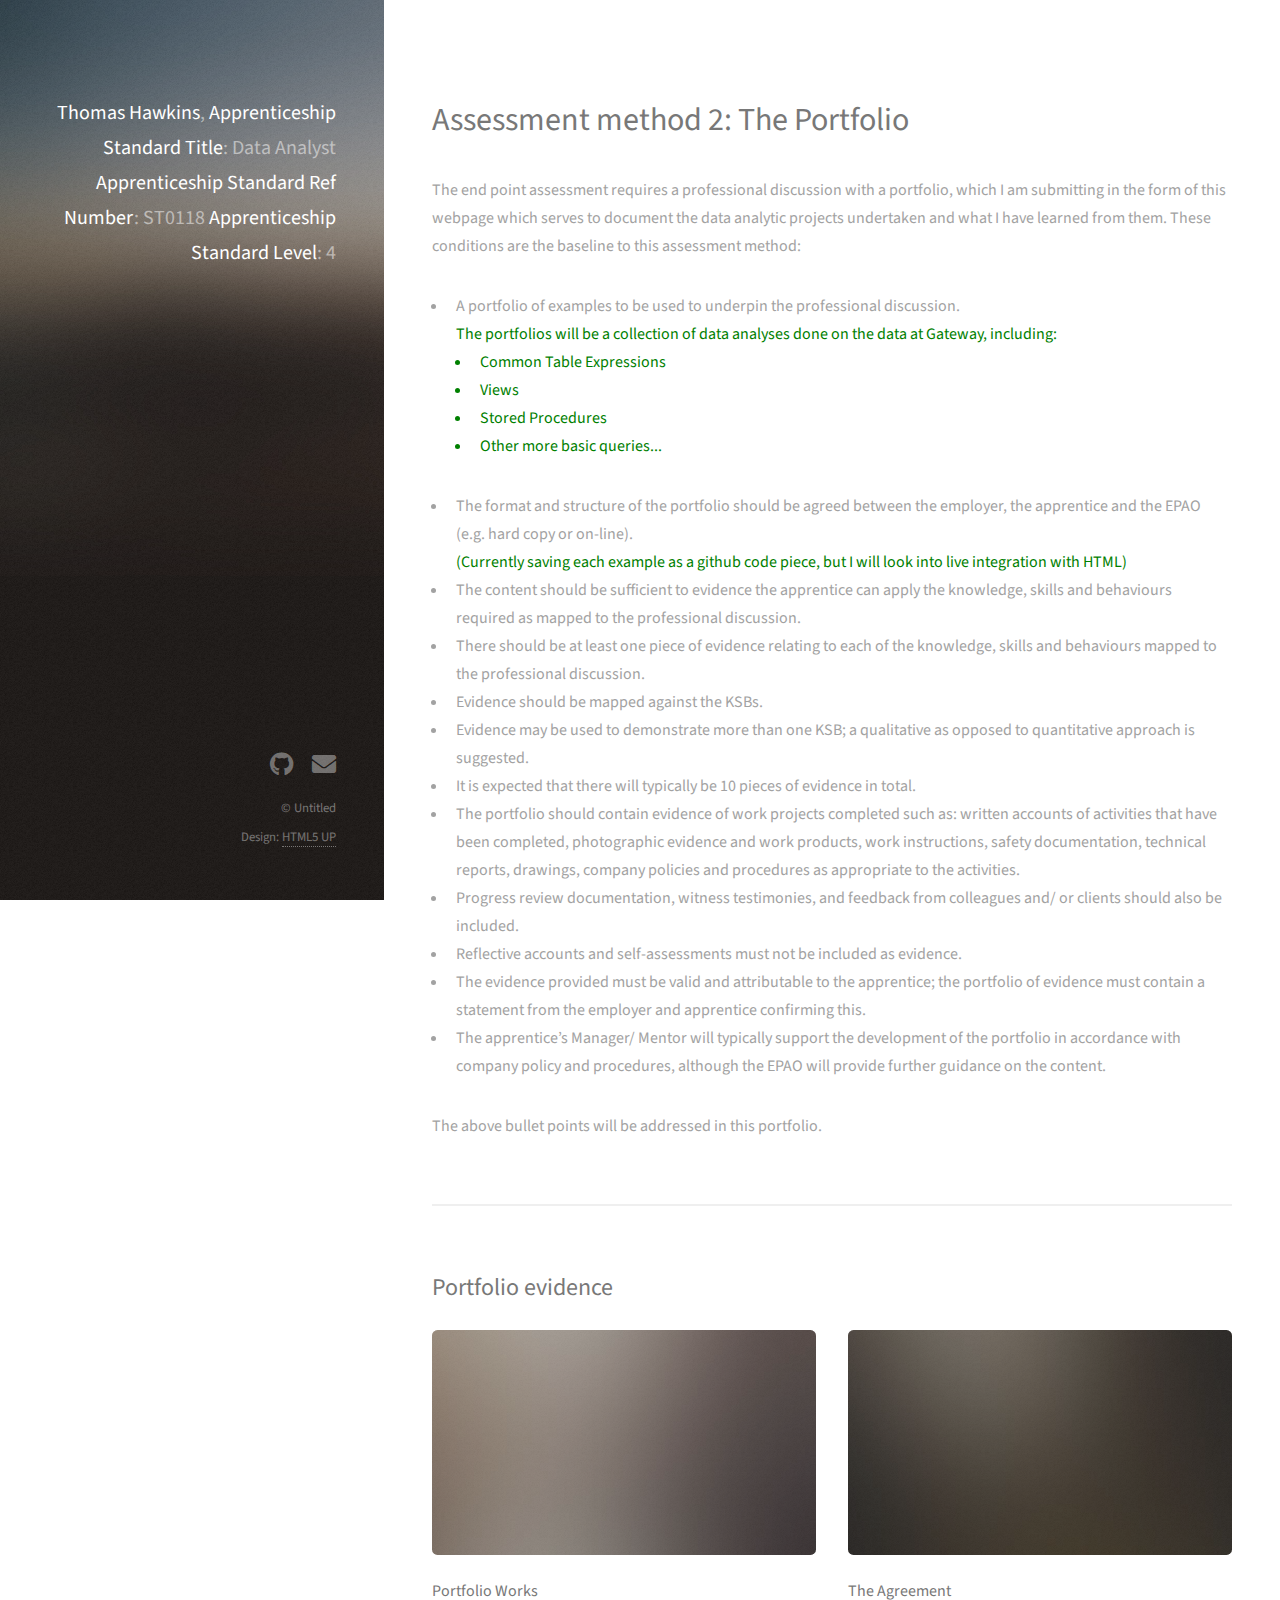
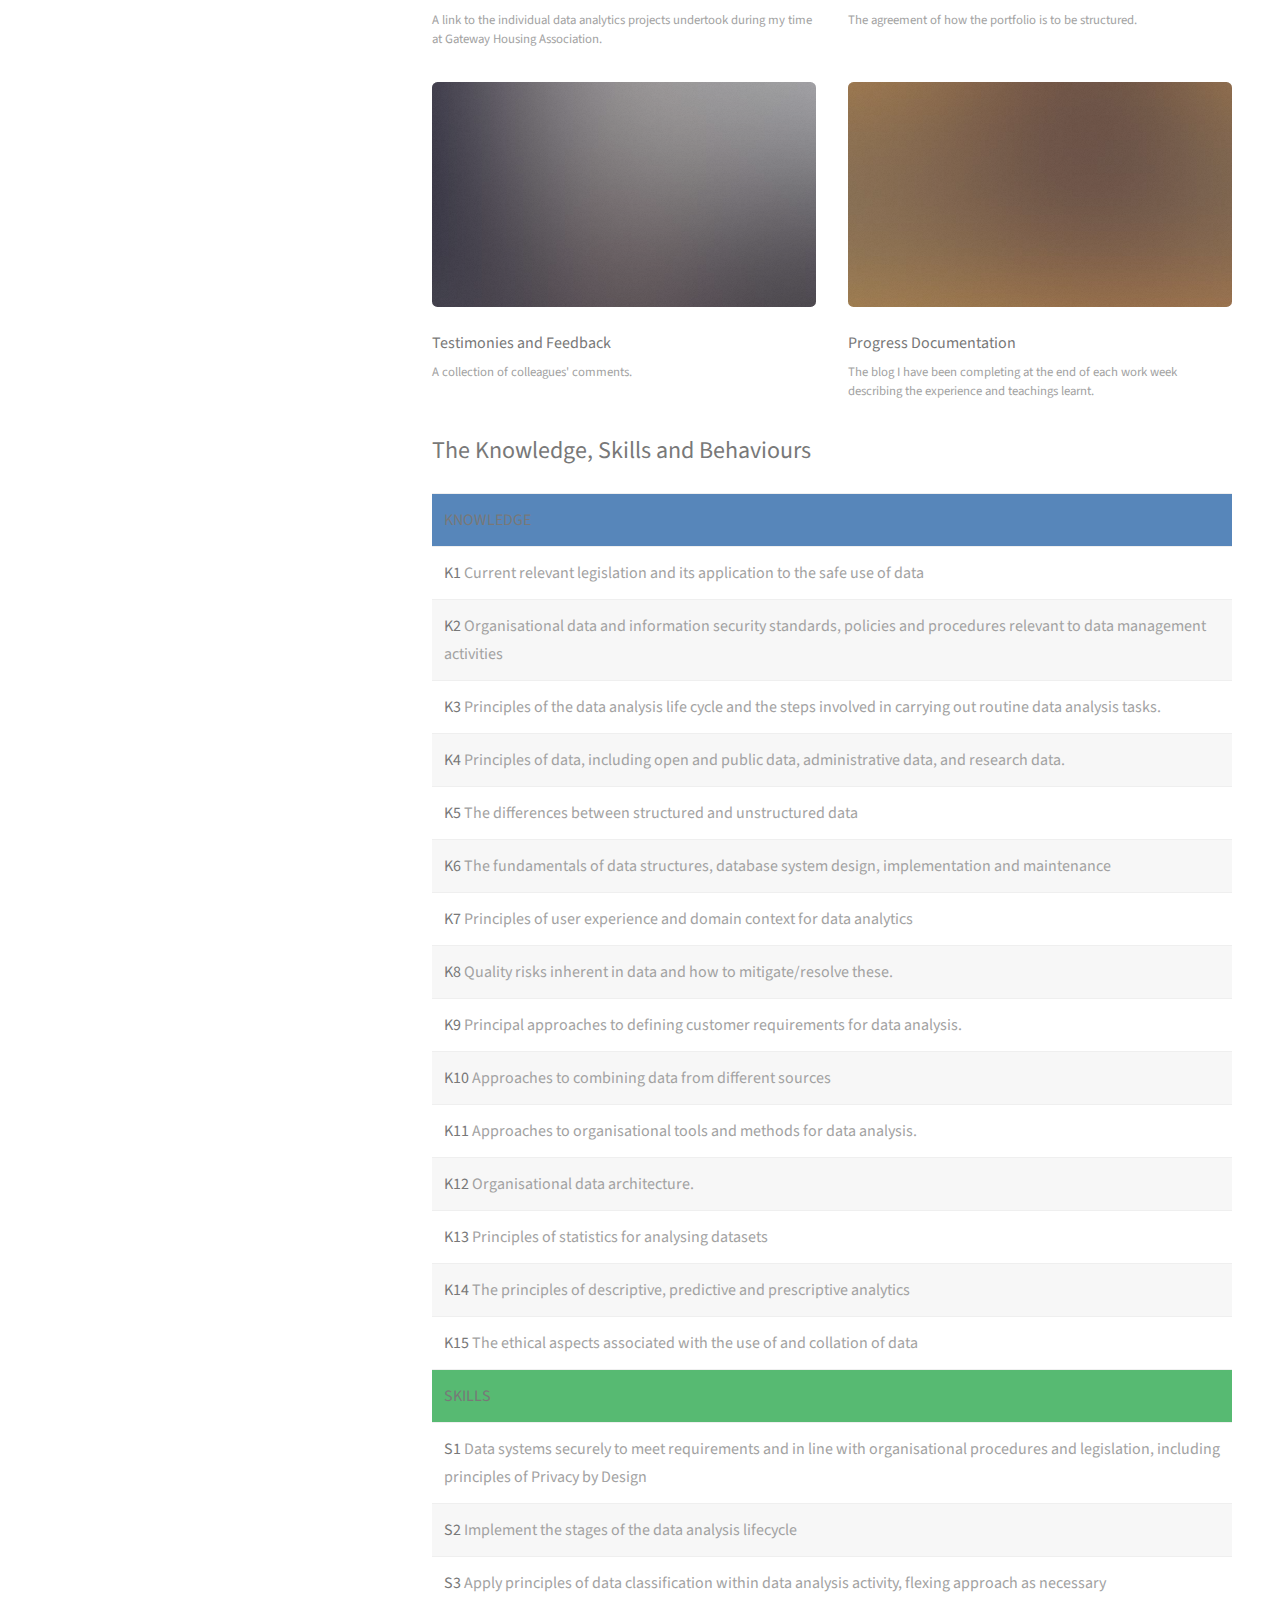
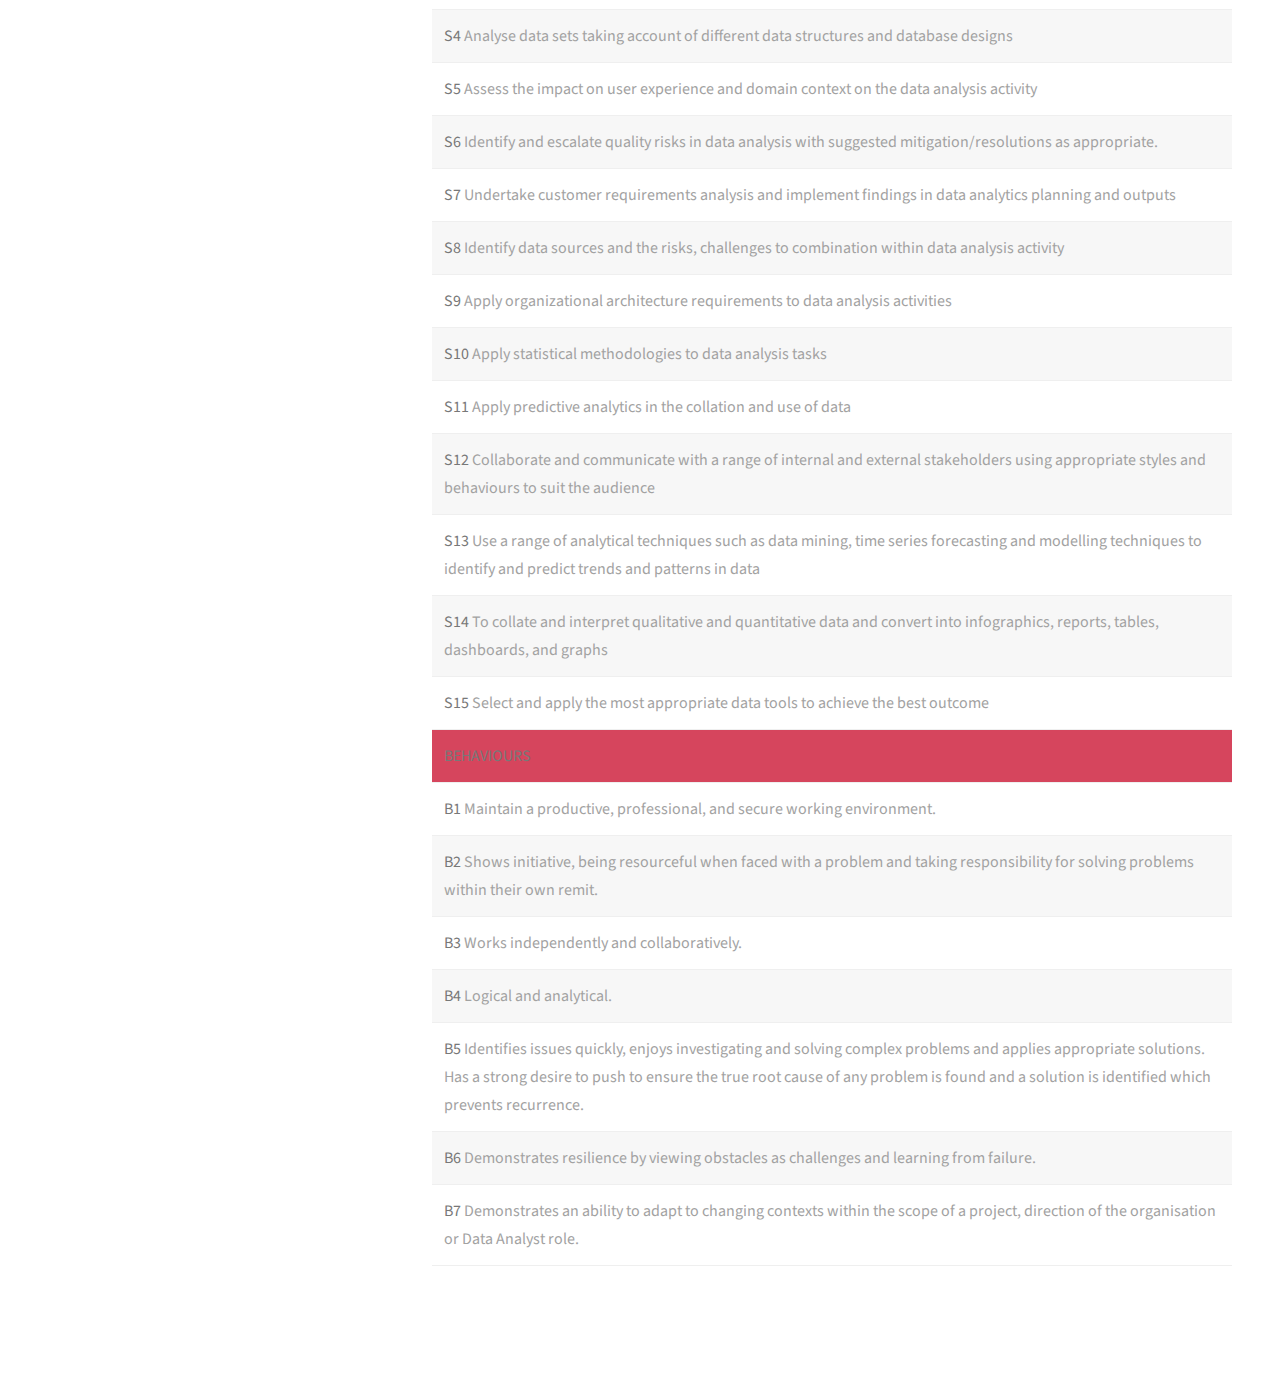
==== commit 4485b91a: "Update index.html" ====
--- a/portfolioProject/index.html
+++ b/portfolioProject/index.html
@@ -49,7 +49,7 @@
 							</li>
 							<li>	The format and structure of the portfolio should be agreed between the employer, the 
 								apprentice and the EPAO (e.g. hard copy or on-line). </li>
-							<li style="color:green; list-style: none">Currently saving each example as a github code piece, but I will look into live integration with HTML</li>
+							<li style="color:green; list-style: none">(Currently saving each example as a github code piece, but I will look into live integration with HTML)</li>
 							<li>	The content should be sufficient to evidence the apprentice can apply the knowledge, skills and 
 								behaviours required as mapped to the professional discussion. </li>
 							<li>	There should be at least one piece of evidence relating to each of the knowledge, skills and 
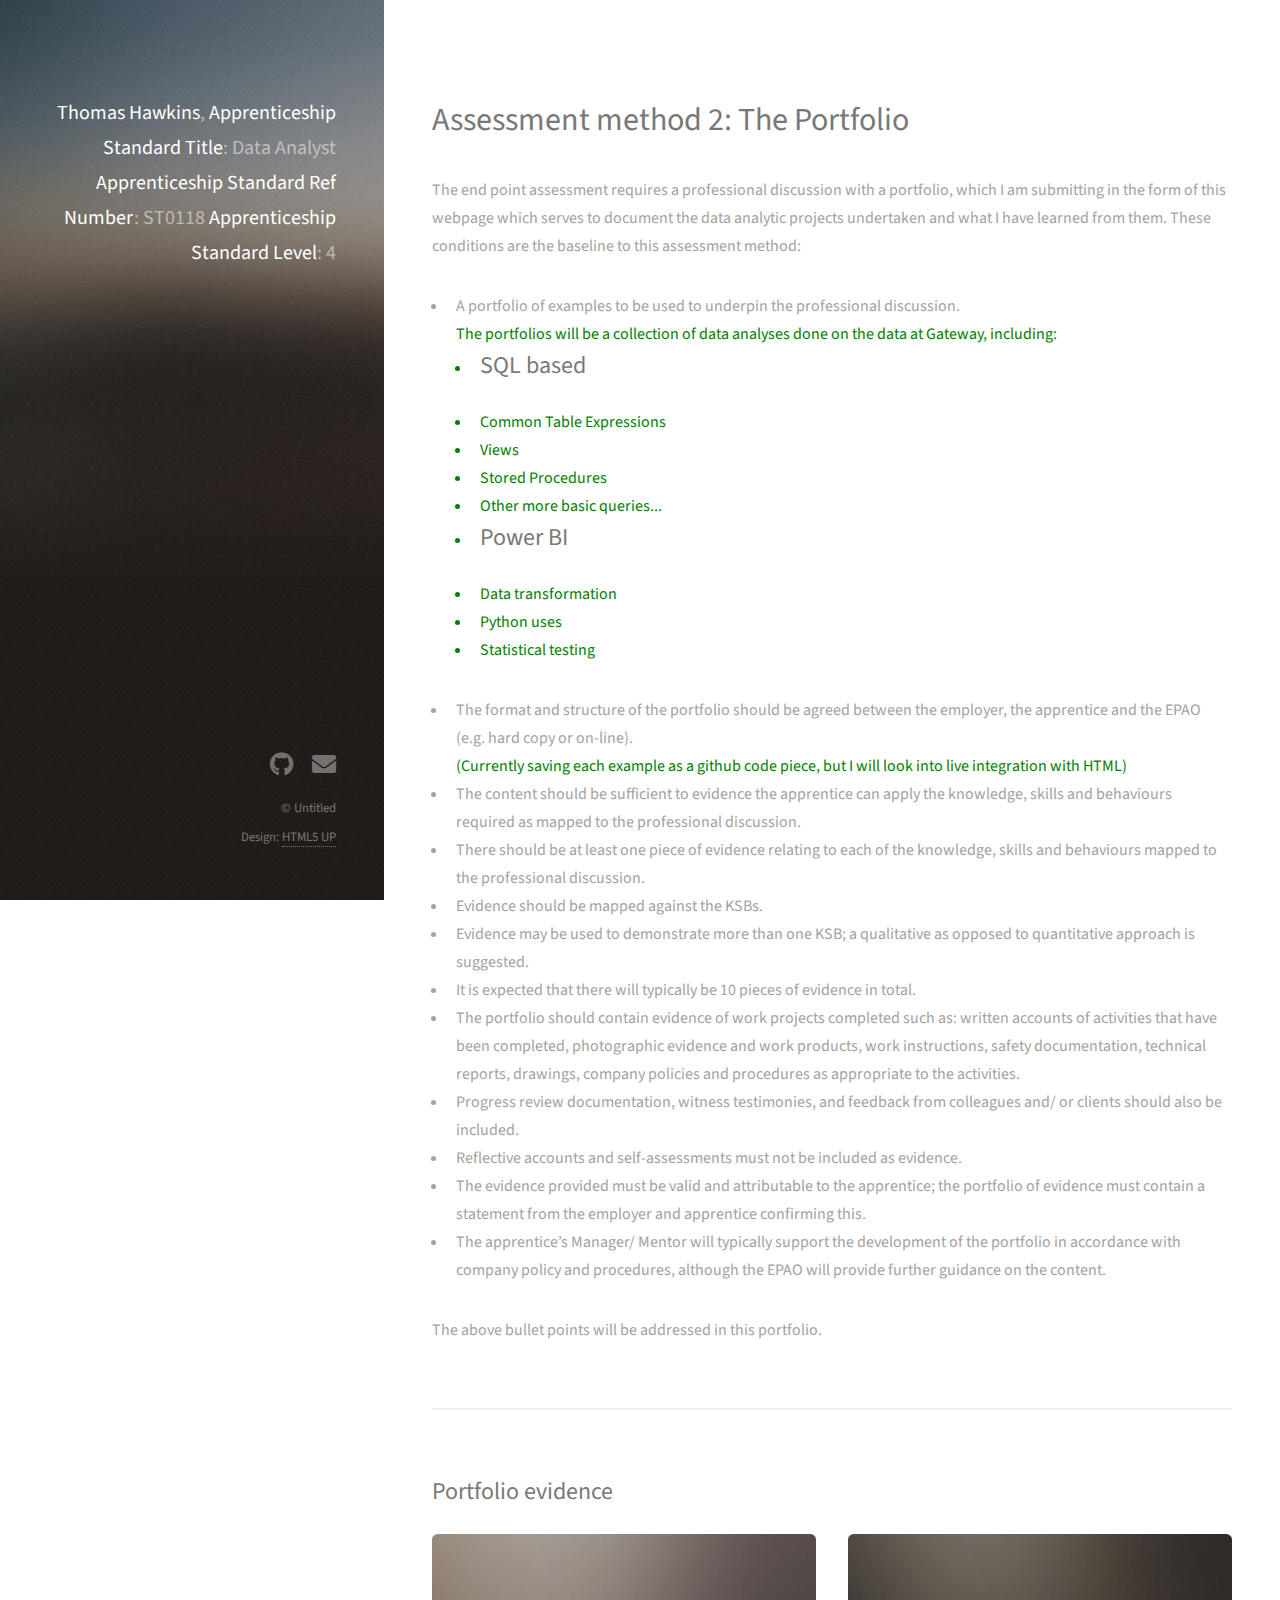
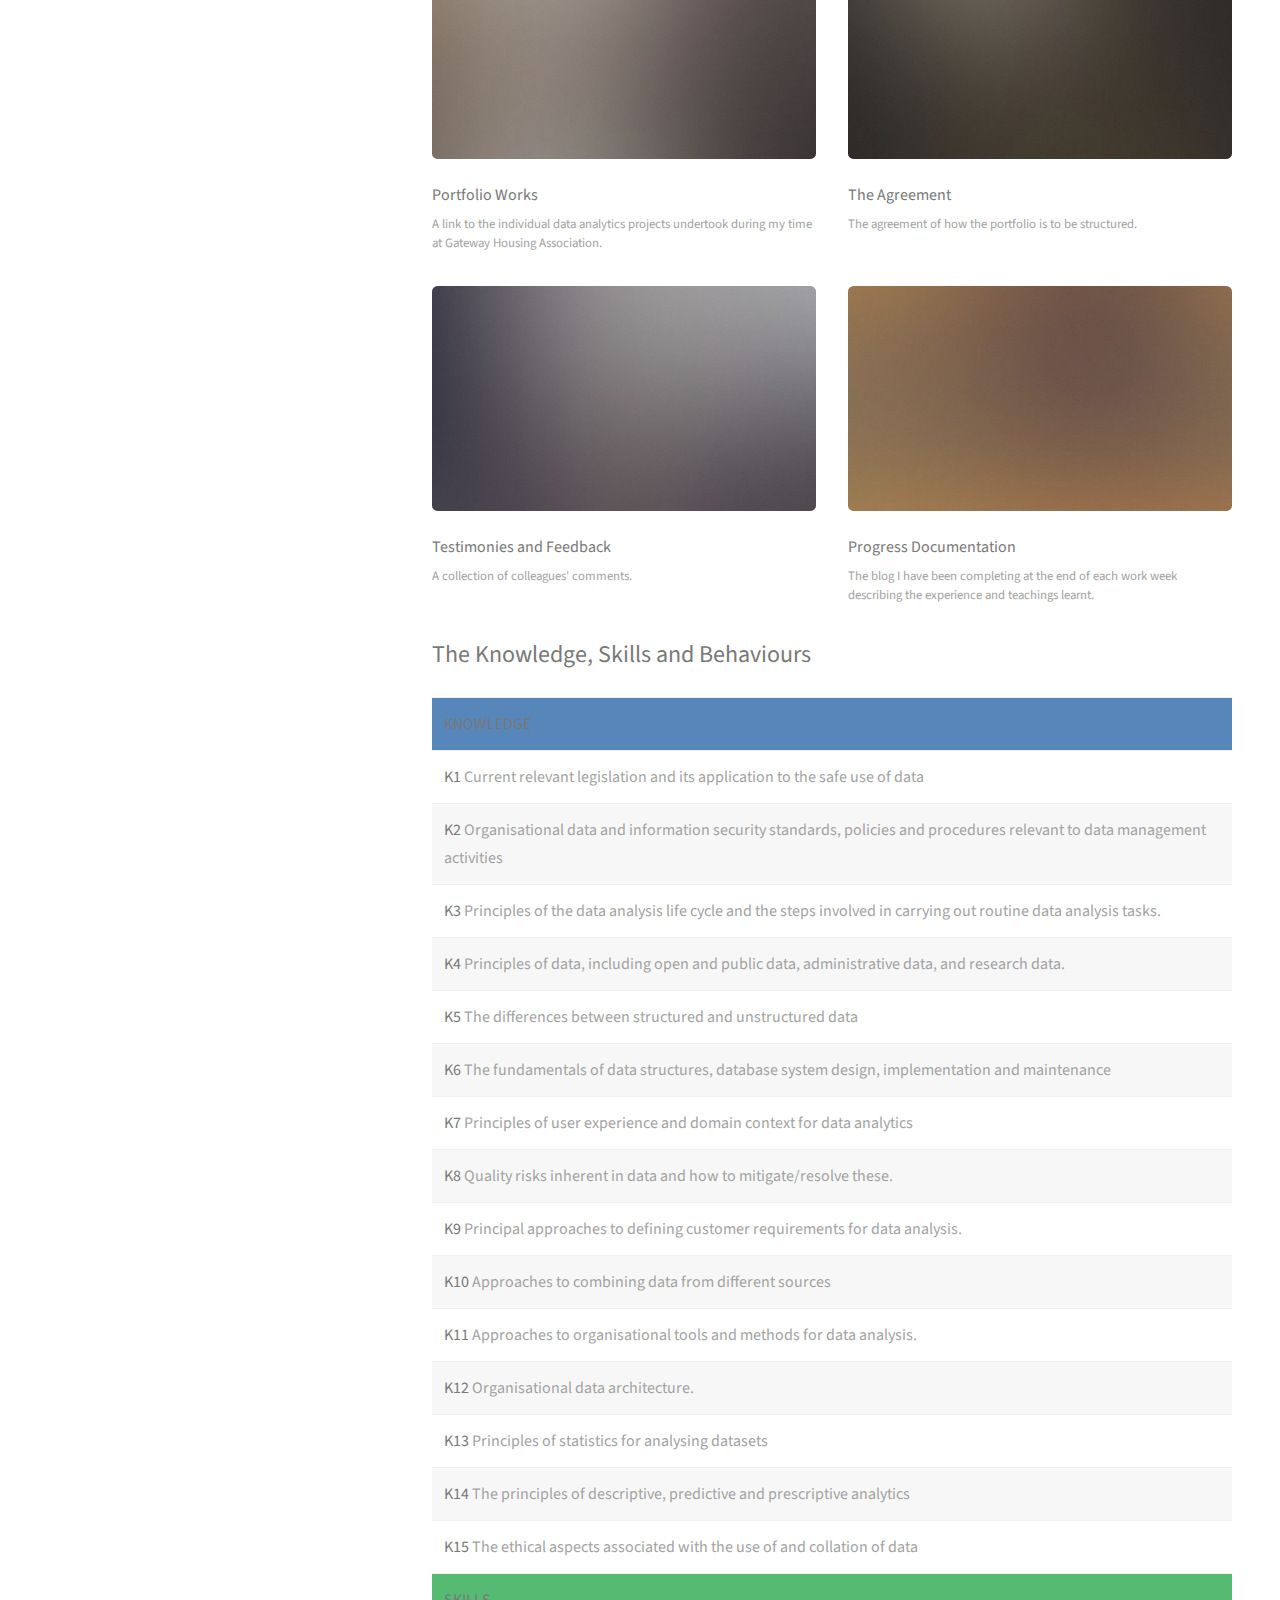
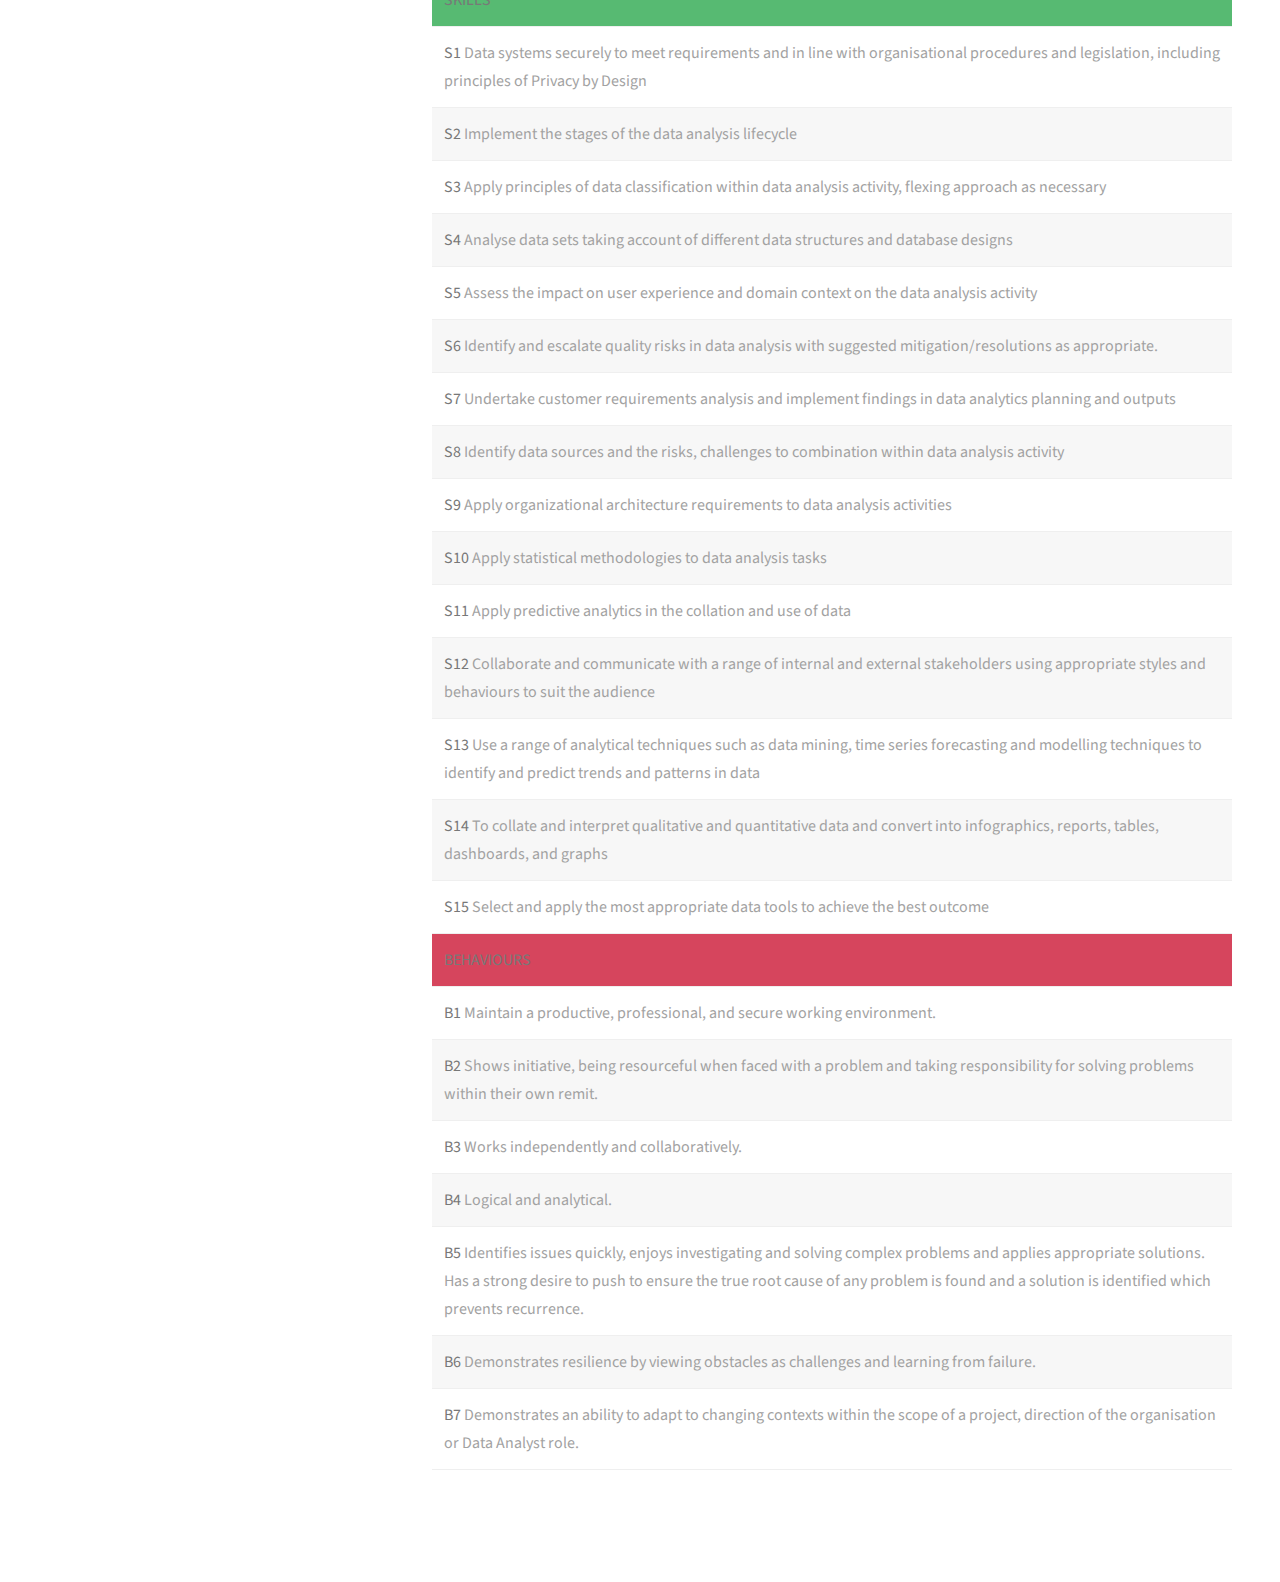
==== commit 9ae740e6: "Update index.html" ====
--- a/portfolioProject/index.html
+++ b/portfolioProject/index.html
@@ -41,10 +41,19 @@
 							<li style="color:green; list-style: none">
 								The portfolios will be a collection of data analyses done on the data at Gateway, including: 
 								<ul>
+									<li>
+										<h2>SQL based</h2>
+									</li>
 									<li>Common Table Expressions</li>
 									<li>Views</li>
 									<li>Stored Procedures</li>	
 									<li>Other more basic queries...</li>
+									<li>
+										<h2>Power BI</h2>
+									</li>
+									<li>Data transformation</li>
+									<li>Python uses</li>
+									<li>Statistical testing</li>
 								</ul>
 							</li>
 							<li>	The format and structure of the portfolio should be agreed between the employer, the 
